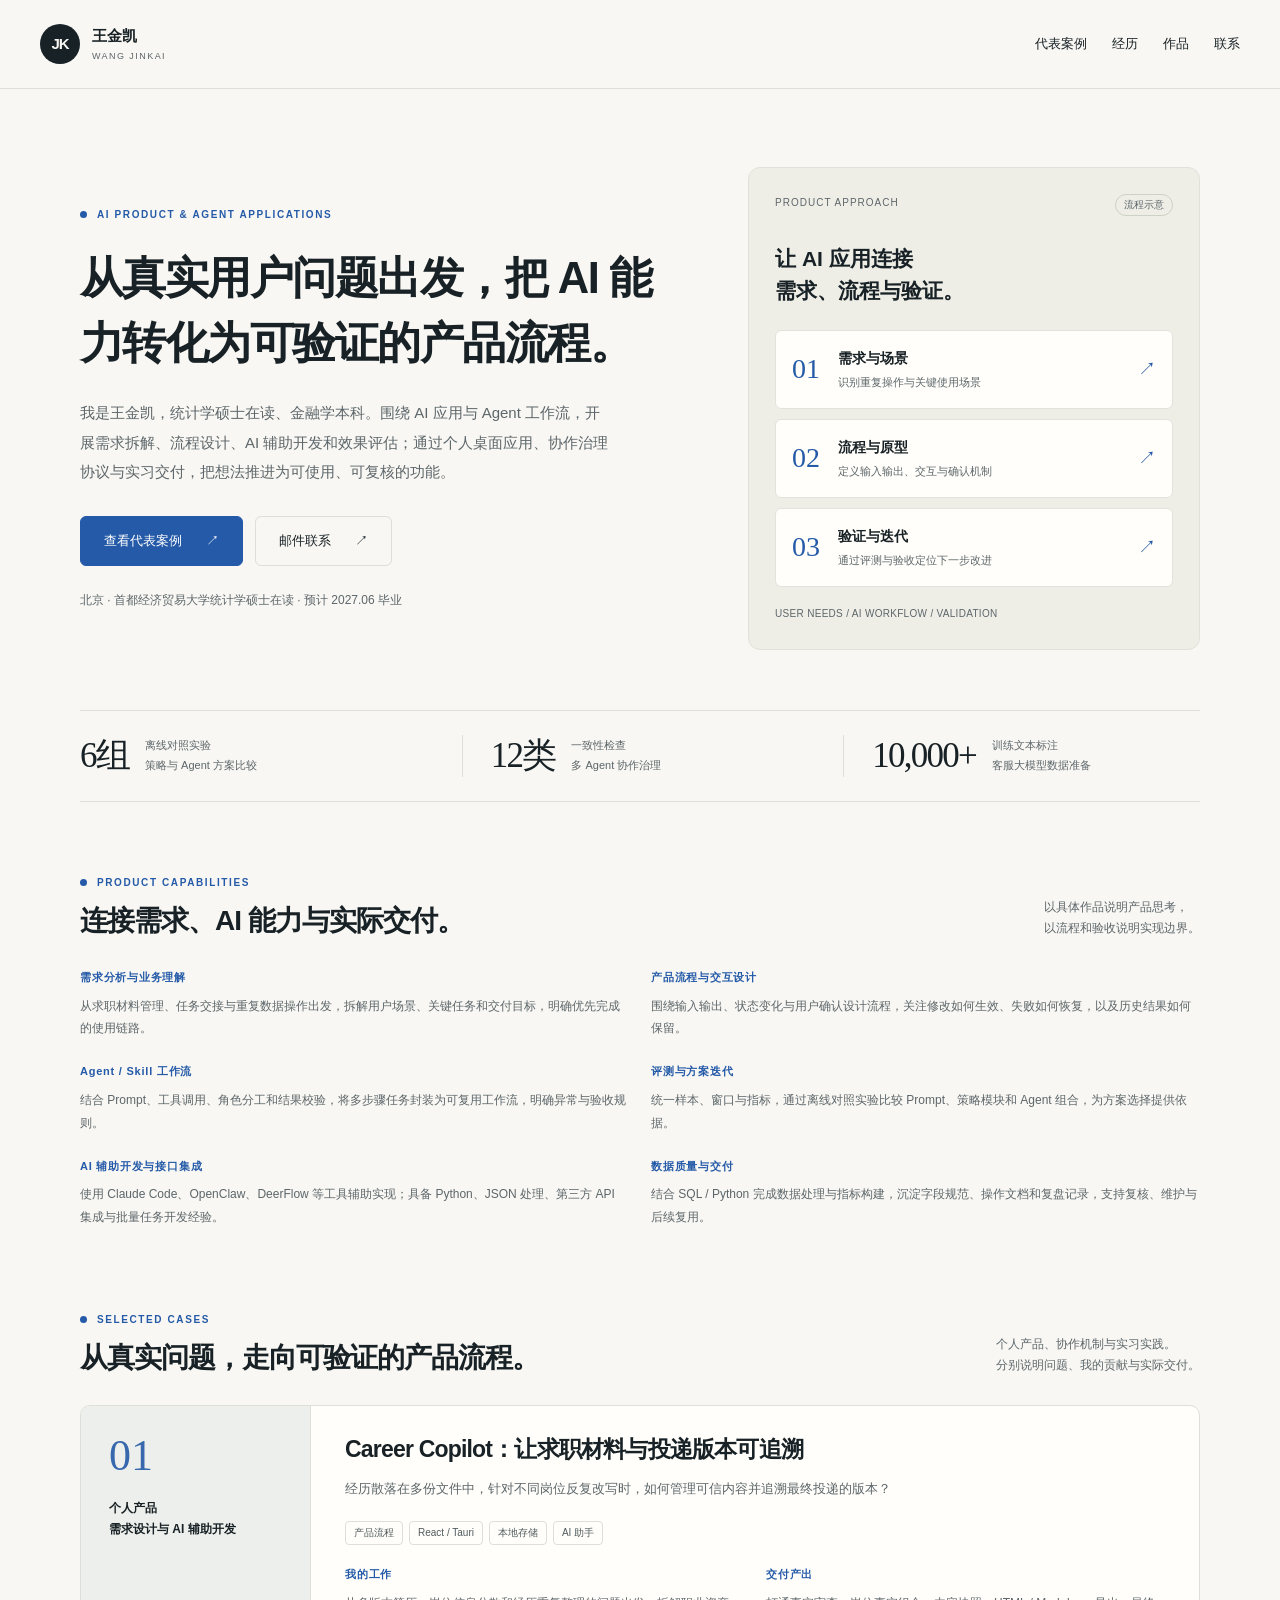
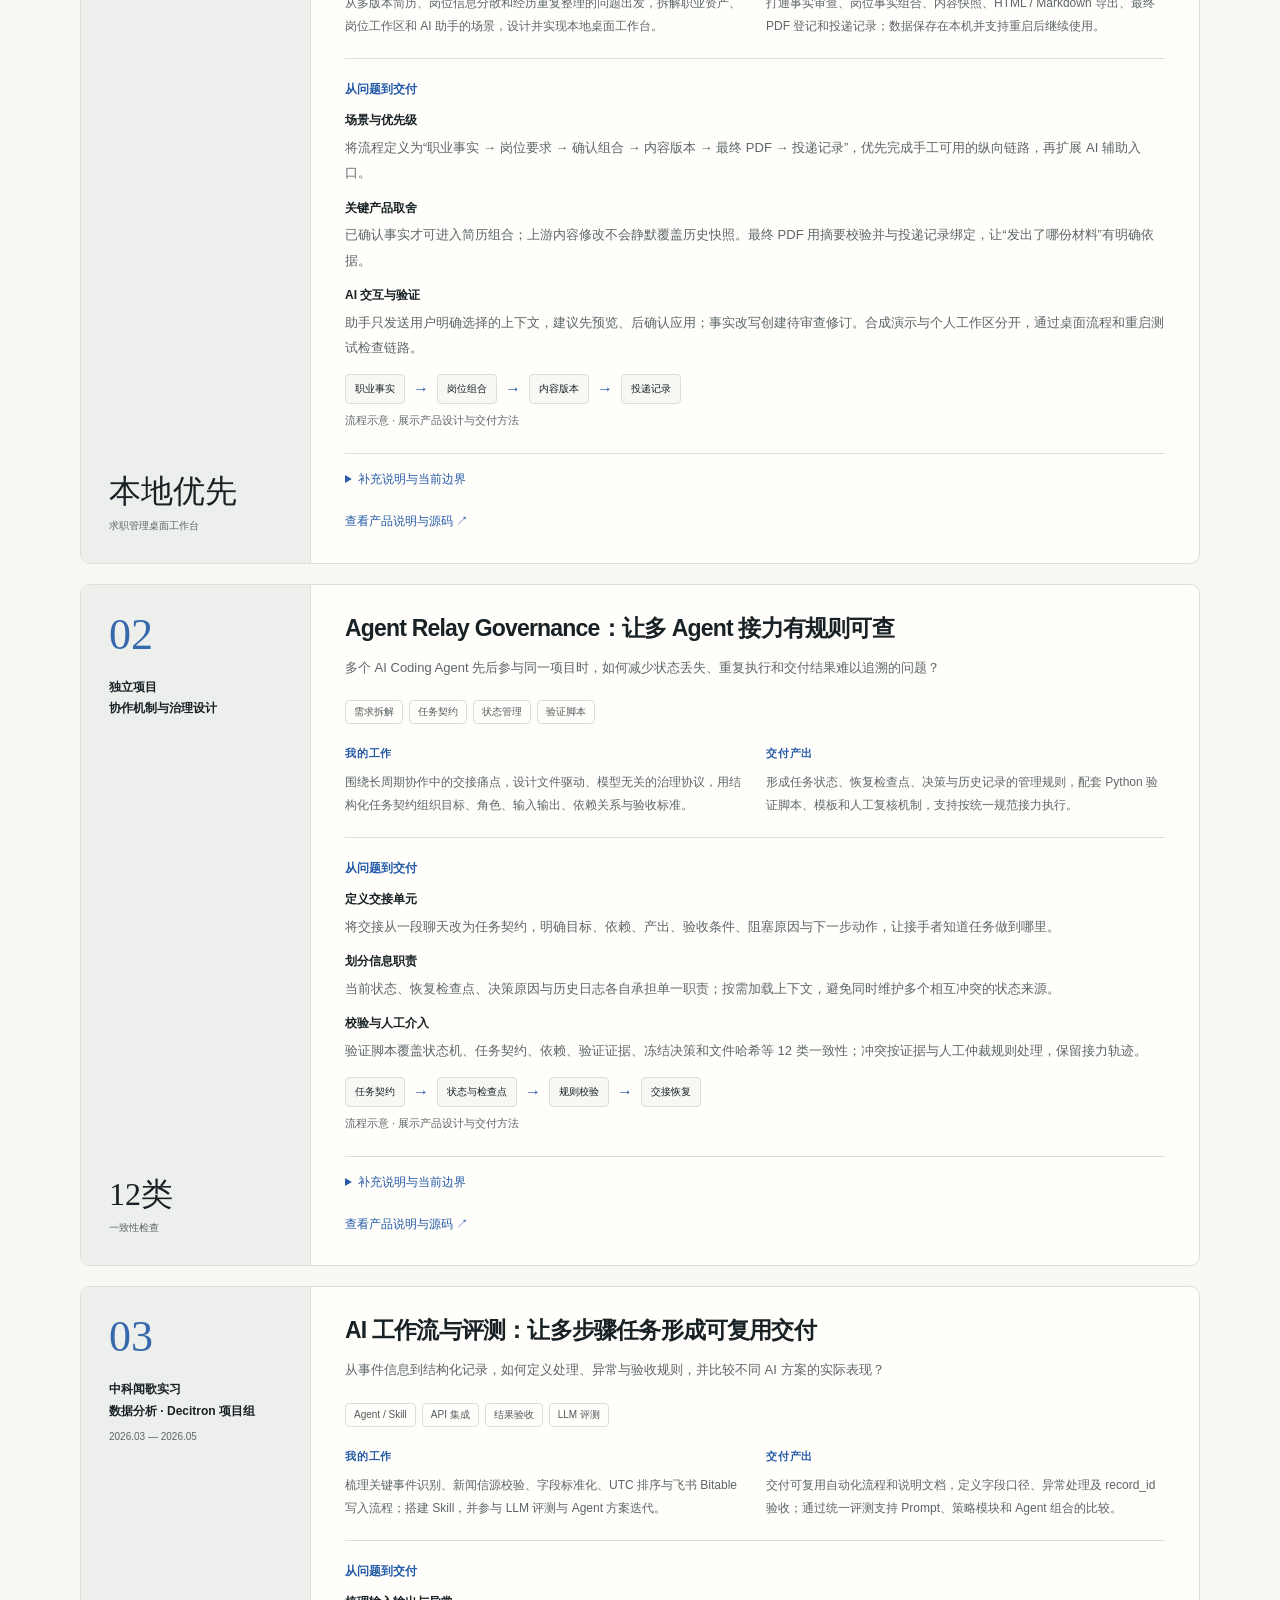
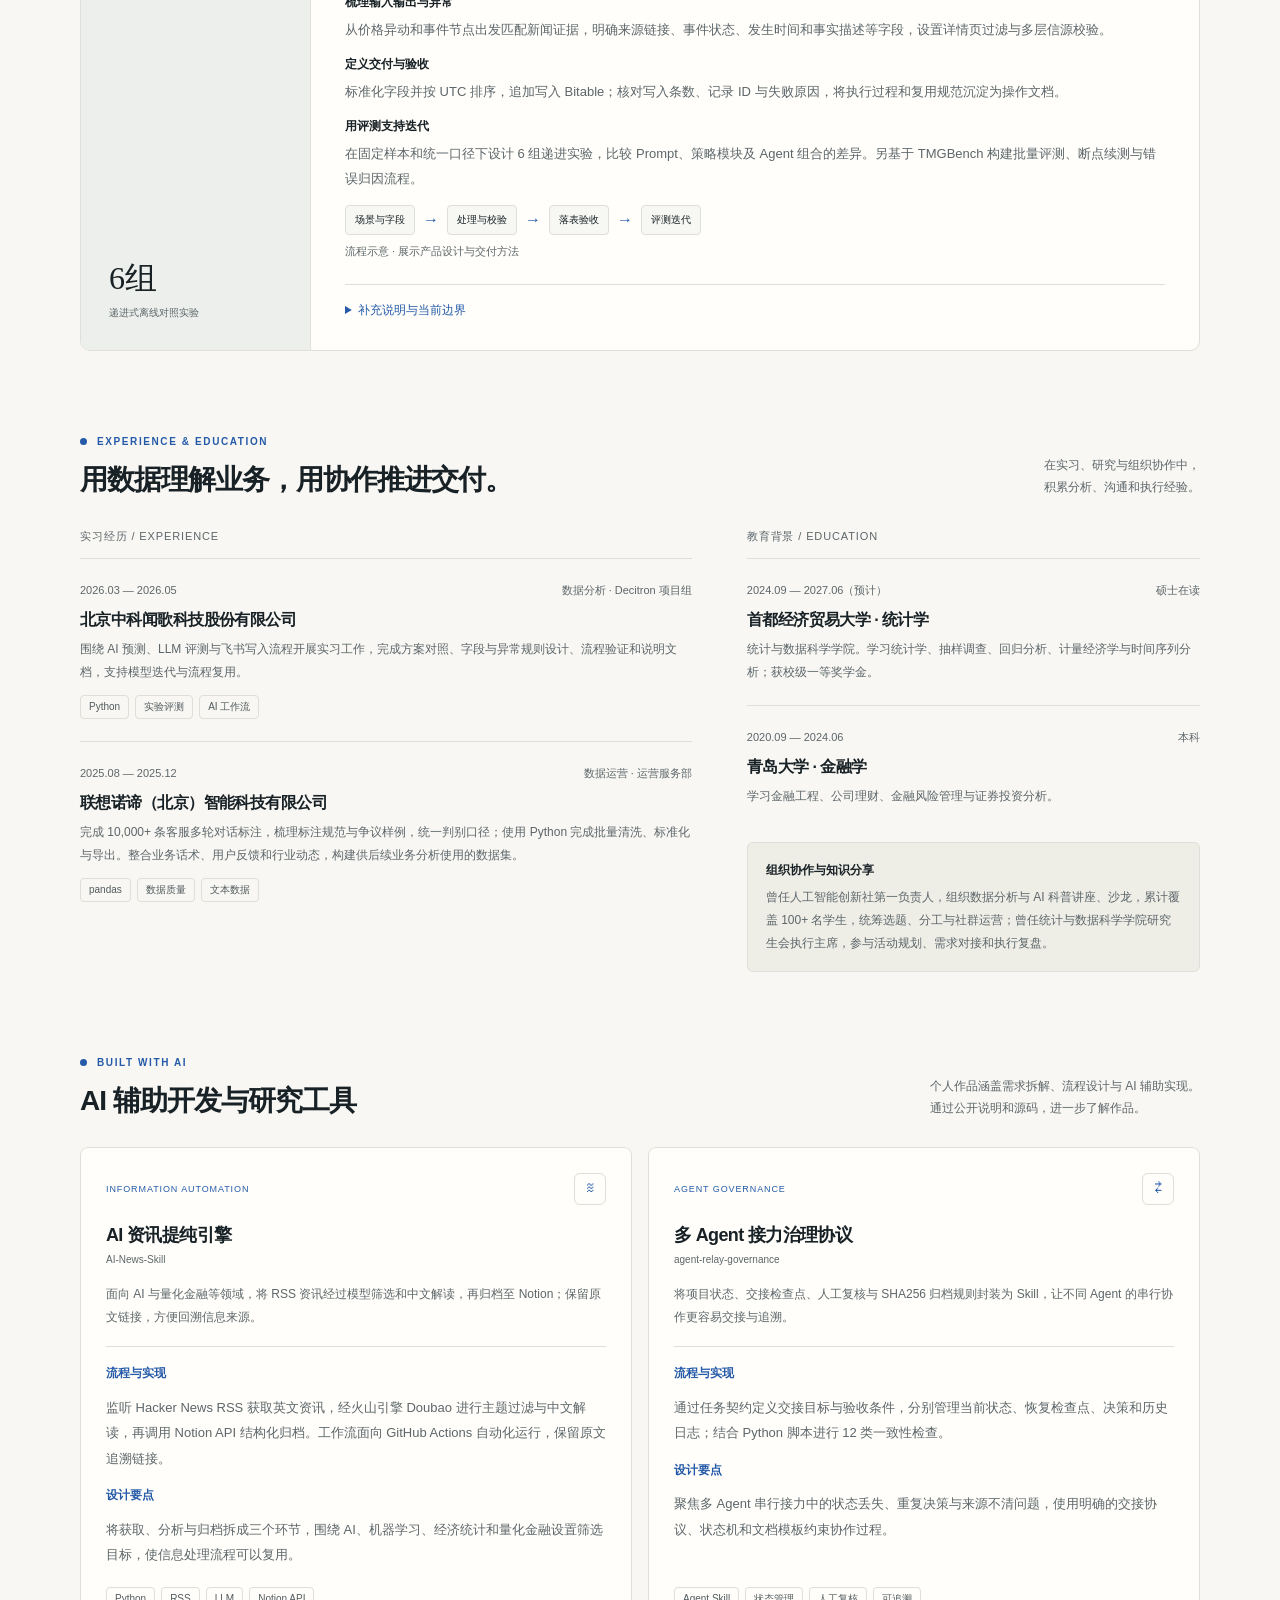
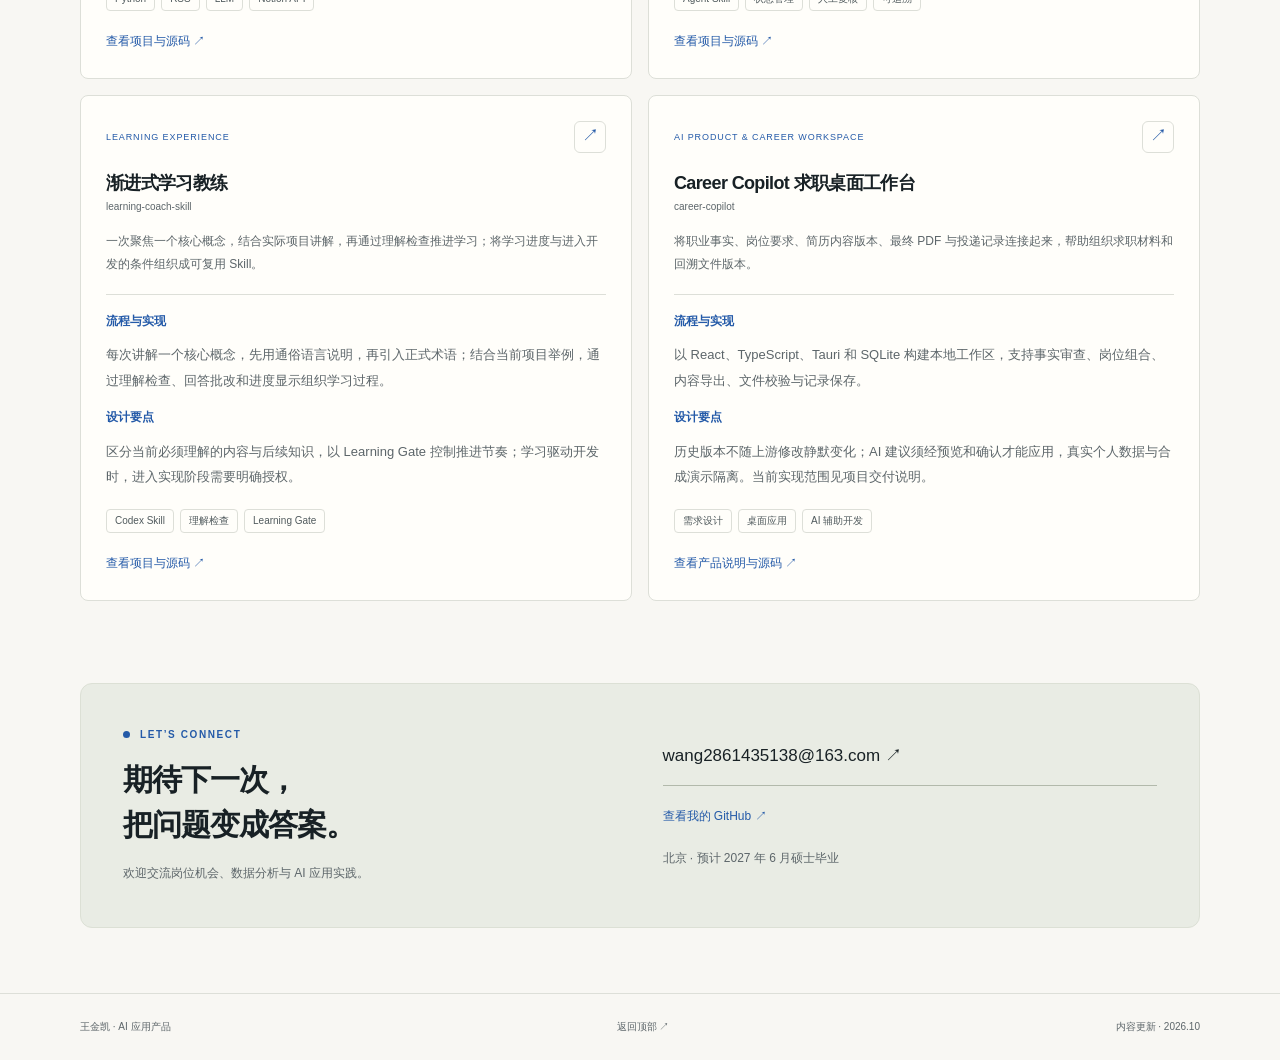
==== ai-product/index.html @ da435a56 "Add independent AI product portfolio" ====
<!doctype html>
<html lang="zh-CN">
<head>
<meta charset="utf-8">
<meta name="viewport" content="width=device-width, initial-scale=1">
<meta name="description" content="王金凯的 AI 应用产品主页：Career Copilot 求职桌面工作台、多 Agent 协作治理、LLM 评测与可复用 AI 工作流。">
<meta name="theme-color" content="#F8F7F3">
<title>王金凯 | AI 应用产品</title>
<link rel="stylesheet" href="../assets/css/styles.css">
</head>
<body class="analytics">
<a class="skip-link" href="#main">跳到正文</a>
<header class="site-header">
<div class="header-inner">
<a class="brand" href="#main" aria-label="王金凯，AI 应用产品主页">
<span class="brand-mark" aria-hidden="true">JK</span>
<span>王金凯<span class="brand-en">WANG JINKAI</span>
</span>
</a>
<nav class="section-nav" aria-label="页内导航">
<a href="#cases">代表案例</a>
<a href="#experience">经历</a>
<a href="#works">作品</a>
<a href="#contact">联系</a>
</nav>
</div>
</header>
<main class="page-shell" id="main">
<section class="hero" aria-labelledby="page-title">
<div>
<p class="eyebrow">AI PRODUCT & AGENT APPLICATIONS</p>
<h1 id="page-title">从真实<span class="phrase">用户问题</span>出发，把 AI 能力转化为可验证的<span class="phrase">产品流程</span>。</h1>
<p class="hero-intro">我是王金凯，统计学硕士在读、金融学本科。围绕 AI 应用与 Agent 工作流，开展需求拆解、流程设计、AI 辅助开发和效果评估；通过个人桌面应用、协作治理协议与实习交付，把想法推进为可使用、可复核的功能。</p>
<div class="hero-actions">
<a class="button primary" href="#cases">查看代表案例 <span aria-hidden="true">↗</span>
</a>
<a class="button" href="mailto:wang2861435138@163.com">邮件联系 <span aria-hidden="true">↗</span>
</a>
</div>
<p class="hero-meta">北京 · 首都经济贸易大学统计学硕士在读 · 预计 2027.06 毕业</p>
</div>
<aside class="hero-board" aria-label="分析方法流程示意">
<div class="board-top">
<span>PRODUCT APPROACH</span>
<span>流程示意</span>
</div>
<p class="board-title">让 AI 应用连接<br>需求、流程与验证。</p>
<div class="flow-row">
<span class="flow-number" aria-hidden="true">01</span>
<div>
<strong>需求与场景</strong>
<p>识别重复操作与关键使用场景</p>
</div>
<span class="flow-arrow" aria-hidden="true">↗</span>
</div>
<div class="flow-row">
<span class="flow-number" aria-hidden="true">02</span>
<div>
<strong>流程与原型</strong>
<p>定义输入输出、交互与确认机制</p>
</div>
<span class="flow-arrow" aria-hidden="true">↗</span>
</div>
<div class="flow-row">
<span class="flow-number" aria-hidden="true">03</span>
<div>
<strong>验证与迭代</strong>
<p>通过评测与验收定位下一步改进</p>
</div>
<span class="flow-arrow" aria-hidden="true">↗</span>
</div>
<p class="board-caption">USER NEEDS / AI WORKFLOW / VALIDATION</p>
</aside>
</section>
<div class="proof-strip" aria-label="代表实践概览">
<div class="proof-item"><b>6组</b><span>离线对照实验<br>策略与 Agent 方案比较</span></div>
<div class="proof-item"><b>12类</b><span>一致性检查<br>多 Agent 协作治理</span></div>
<div class="proof-item"><b>10,000+</b><span>训练文本标注<br>客服大模型数据准备</span></div>
</div>
<section class="experience-section" id="skills" aria-labelledby="skills-title"><div class="section-heading"><div><p class="eyebrow">PRODUCT CAPABILITIES</p><h2 id="skills-title">连接需求、AI 能力与实际交付。</h2></div><p>以具体作品说明产品思考，<br>以流程和验收说明实现边界。</p></div><div class="case-grid"><div><h4>需求分析与业务理解</h4><p>从求职材料管理、任务交接与重复数据操作出发，拆解用户场景、关键任务和交付目标，明确优先完成的使用链路。</p></div><div><h4>产品流程与交互设计</h4><p>围绕输入输出、状态变化与用户确认设计流程，关注修改如何生效、失败如何恢复，以及历史结果如何保留。</p></div><div><h4>Agent / Skill 工作流</h4><p>结合 Prompt、工具调用、角色分工和结果校验，将多步骤任务封装为可复用工作流，明确异常与验收规则。</p></div><div><h4>评测与方案迭代</h4><p>统一样本、窗口与指标，通过离线对照实验比较 Prompt、策略模块和 Agent 组合，为方案选择提供依据。</p></div><div><h4>AI 辅助开发与接口集成</h4><p>使用 Claude Code、OpenClaw、DeerFlow 等工具辅助实现；具备 Python、JSON 处理、第三方 API 集成与批量任务开发经验。</p></div><div><h4>数据质量与交付</h4><p>结合 SQL / Python 完成数据处理与指标构建，沉淀字段规范、操作文档和复盘记录，支持复核、维护与后续复用。</p></div></div></section>
<section class="cases" id="cases"><div class="section-heading"><div><p class="eyebrow">SELECTED CASES</p><h2>从真实问题，走向可验证的产品流程。</h2></div><p>个人产品、协作机制与实习实践。<br>分别说明问题、我的贡献与实际交付。</p></div><article class="case-card"><div class="case-side"><span class="case-index" aria-hidden="true">01</span><div><p class="case-type">个人产品<br>需求设计与 AI 辅助开发</p></div><p class="metric">本地优先</p><p class="metric-label">求职管理桌面工作台</p></div><div class="case-body"><h3>Career Copilot：让求职材料与投递版本可追溯</h3><p class="case-lead">经历散落在多份文件中，针对不同岗位反复改写时，如何管理可信内容并追溯最终投递的版本？</p><ul class="tag-list"><li>产品流程</li><li>React / Tauri</li><li>本地存储</li><li>AI 助手</li></ul><div class="case-grid"><div><h4>我的工作</h4><p>从多版本简历、岗位信息分散和经历重复整理的问题出发，拆解职业资产、岗位工作区和 AI 助手的场景，设计并实现本地桌面工作台。</p></div><div><h4>交付产出</h4><p>打通事实审查、岗位事实组合、内容快照、HTML / Markdown 导出、最终 PDF 登记和投递记录；数据保存在本机并支持重启后继续使用。</p></div></div><div class="case-analysis"><h4>从问题到交付</h4><ol><li><strong>场景与优先级</strong><p>将流程定义为“职业事实 → 岗位要求 → 确认组合 → 内容版本 → 最终 PDF → 投递记录”，优先完成手工可用的纵向链路，再扩展 AI 辅助入口。</p></li><li><strong>关键产品取舍</strong><p>已确认事实才可进入简历组合；上游内容修改不会静默覆盖历史快照。最终 PDF 用摘要校验并与投递记录绑定，让“发出了哪份材料”有明确依据。</p></li><li><strong>AI 交互与验证</strong><p>助手只发送用户明确选择的上下文，建议先预览、后确认应用；事实改写创建待审查修订。合成演示与个人工作区分开，通过桌面流程和重启测试检查链路。</p></li></ol></div><div class="pipeline" aria-label="产品流程示意"><span>职业事实</span><i aria-hidden="true">→</i><span>岗位组合</span><i aria-hidden="true">→</i><span>内容版本</span><i aria-hidden="true">→</i><span>投递记录</span></div><p class="small-note">流程示意 · 展示产品设计与交付方法</p><details><summary>补充说明与当前边界</summary><div class="detail-content"><p>基于 React、TypeScript、Tauri 与 SQLite 实现。模型连接通过本机兼容接口及 Windows 凭据机制测试，真实外部模型效果仍待配置后验证。批量解析、访谈补全与自动组合优化属于后续计划。</p></div></details><a class="text-link" href="https://github.com/JKW-NB/career-copilot" target="_blank" rel="noopener noreferrer">查看产品说明与源码 ↗<span class="sr-only">（新窗口打开）</span></a></div></article><article class="case-card"><div class="case-side"><span class="case-index" aria-hidden="true">02</span><div><p class="case-type">独立项目<br>协作机制与治理设计</p></div><p class="metric">12类</p><p class="metric-label">一致性检查</p></div><div class="case-body"><h3>Agent Relay Governance：让多 Agent 接力有规则可查</h3><p class="case-lead">多个 AI Coding Agent 先后参与同一项目时，如何减少状态丢失、重复执行和交付结果难以追溯的问题？</p><ul class="tag-list"><li>需求拆解</li><li>任务契约</li><li>状态管理</li><li>验证脚本</li></ul><div class="case-grid"><div><h4>我的工作</h4><p>围绕长周期协作中的交接痛点，设计文件驱动、模型无关的治理协议，用结构化任务契约组织目标、角色、输入输出、依赖关系与验收标准。</p></div><div><h4>交付产出</h4><p>形成任务状态、恢复检查点、决策与历史记录的管理规则，配套 Python 验证脚本、模板和人工复核机制，支持按统一规范接力执行。</p></div></div><div class="case-analysis"><h4>从问题到交付</h4><ol><li><strong>定义交接单元</strong><p>将交接从一段聊天改为任务契约，明确目标、依赖、产出、验收条件、阻塞原因与下一步动作，让接手者知道任务做到哪里。</p></li><li><strong>划分信息职责</strong><p>当前状态、恢复检查点、决策原因与历史日志各自承担单一职责；按需加载上下文，避免同时维护多个相互冲突的状态来源。</p></li><li><strong>校验与人工介入</strong><p>验证脚本覆盖状态机、任务契约、依赖、验证证据、冻结决策和文件哈希等 12 类一致性；冲突按证据与人工仲裁规则处理，保留接力轨迹。</p></li></ol></div><div class="pipeline" aria-label="产品流程示意"><span>任务契约</span><i aria-hidden="true">→</i><span>状态与检查点</span><i aria-hidden="true">→</i><span>规则校验</span><i aria-hidden="true">→</i><span>交接恢复</span></div><p class="small-note">流程示意 · 展示产品设计与交付方法</p><details><summary>补充说明与当前边界</summary><div class="detail-content"><p>当前公开仓库为 V2 协议，面向串行任务接力。它通过文档、模板和校验脚本约束协作过程；未将其描述为已部署的多 Agent 编排服务，也不使用未测量的效率提升数字。</p></div></details><a class="text-link" href="https://github.com/JKW-NB/agent-relay-governance" target="_blank" rel="noopener noreferrer">查看产品说明与源码 ↗<span class="sr-only">（新窗口打开）</span></a></div></article><article class="case-card"><div class="case-side"><span class="case-index" aria-hidden="true">03</span><div><p class="case-type">中科闻歌实习<br>数据分析 · Decitron 项目组</p><p class="case-date">2026.03 — 2026.05</p></div><p class="metric">6组</p><p class="metric-label">递进式离线对照实验</p></div><div class="case-body"><h3>AI 工作流与评测：让多步骤任务形成可复用交付</h3><p class="case-lead">从事件信息到结构化记录，如何定义处理、异常与验收规则，并比较不同 AI 方案的实际表现？</p><ul class="tag-list"><li>Agent / Skill</li><li>API 集成</li><li>结果验收</li><li>LLM 评测</li></ul><div class="case-grid"><div><h4>我的工作</h4><p>梳理关键事件识别、新闻信源校验、字段标准化、UTC 排序与飞书 Bitable 写入流程；搭建 Skill，并参与 LLM 评测与 Agent 方案迭代。</p></div><div><h4>交付产出</h4><p>交付可复用自动化流程和说明文档，定义字段口径、异常处理及 record_id 验收；通过统一评测支持 Prompt、策略模块和 Agent 组合的比较。</p></div></div><div class="case-analysis"><h4>从问题到交付</h4><ol><li><strong>梳理输入输出与异常</strong><p>从价格异动和事件节点出发匹配新闻证据，明确来源链接、事件状态、发生时间和事实描述等字段，设置详情页过滤与多层信源校验。</p></li><li><strong>定义交付与验收</strong><p>标准化字段并按 UTC 排序，追加写入 Bitable；核对写入条数、记录 ID 与失败原因，将执行过程和复用规范沉淀为操作文档。</p></li><li><strong>用评测支持迭代</strong><p>在固定样本和统一口径下设计 6 组递进实验，比较 Prompt、策略模块及 Agent 组合的差异。另基于 TMGBench 构建批量评测、断点续测与错误归因流程。</p></li></ol></div><div class="pipeline" aria-label="产品流程示意"><span>场景与字段</span><i aria-hidden="true">→</i><span>处理与校验</span><i aria-hidden="true">→</i><span>落表验收</span><i aria-hidden="true">→</i><span>评测迭代</span></div><p class="small-note">流程示意 · 展示产品设计与交付方法</p><details><summary>补充说明与当前边界</summary><div class="detail-content"><p>实习岗位为数据分析。预测市场实验与 TMGBench 博弈推理评测是不同实践，分别用于策略比较与求解器诊断；内部工作流仅展示方法和职责，不公开原始业务数据。</p></div></details></div></article></section>
<section class="experience-section" id="experience">
<div class="section-heading">
<div>
<p class="eyebrow">EXPERIENCE & EDUCATION</p>
<h2>用数据理解业务，用协作推进交付。</h2>
</div>
<p>在实习、研究与组织协作中，<br>积累分析、沟通和执行经验。</p>
</div>
<div class="experience-layout">
<div>
<p class="timeline-label">实习经历 / EXPERIENCE</p>
<article class="timeline-item">
<div class="item-meta">
<span>2026.03 — 2026.05</span>
<span>数据分析 · Decitron 项目组</span>
</div>
<h3>北京中科闻歌科技股份有限公司</h3>
<p>围绕 AI 预测、LLM 评测与飞书写入流程开展实习工作，完成方案对照、字段与异常规则设计、流程验证和说明文档，支持模型迭代与流程复用。</p>
<ul class="tag-list">
<li>Python</li>
<li>实验评测</li>
<li>AI 工作流</li>
</ul>
</article>
<article class="timeline-item">
<div class="item-meta">
<span>2025.08 — 2025.12</span>
<span>数据运营 · 运营服务部</span>
</div>
<h3>联想诺谛（北京）智能科技有限公司</h3>
<p>完成 10,000+ 条客服多轮对话标注，梳理标注规范与争议样例，统一判别口径；使用 Python 完成批量清洗、标准化与导出。整合业务话术、用户反馈和行业动态，构建供后续业务分析使用的数据集。</p>
<ul class="tag-list">
<li>pandas</li>
<li>数据质量</li>
<li>文本数据</li>
</ul>
</article>
</div>
<div>
<p class="timeline-label">教育背景 / EDUCATION</p>
<article class="timeline-item">
<div class="item-meta">
<span>2024.09 — 2027.06（预计）</span>
<span>硕士在读</span>
</div>
<h3>首都经济贸易大学 · 统计学</h3>
<p>统计与数据科学学院。学习统计学、抽样调查、回归分析、计量经济学与时间序列分析；获校级一等奖学金。</p>
</article>
<article class="timeline-item">
<div class="item-meta">
<span>2020.09 — 2024.06</span>
<span>本科</span>
</div>
<h3>青岛大学 · 金融学</h3>
<p>学习金融工程、公司理财、金融风险管理与证券投资分析。</p>
</article>
<div class="community-note">
<strong>组织协作与知识分享</strong>曾任人工智能创新社第一负责人，组织数据分析与 AI 科普讲座、沙龙，累计覆盖 100+ 名学生，统筹选题、分工与社群运营；曾任统计与数据科学学院研究生会执行主席，参与活动规划、需求对接和执行复盘。</div>
</div>
</div>
</section>
<section class="works-section" id="works">
<div class="section-heading">
<div>
<p class="eyebrow">BUILT WITH AI</p>
<h2>AI 辅助开发与研究工具</h2>
</div>
<p>个人作品涵盖需求拆解、流程设计与 AI 辅助实现。<br>通过公开说明和源码，进一步了解作品。</p>
</div>
<div class="works-grid">
<article class="work-card">
<div class="work-top">
<span class="work-category">INFORMATION AUTOMATION</span>
<span class="work-symbol" aria-hidden="true">≋</span>
</div>
<h3>AI 资讯提纯引擎</h3>
<p class="repo-name">AI-News-Skill</p>
<p class="work-description">面向 AI 与量化金融等领域，将 RSS 资讯经过模型筛选和中文解读，再归档至 Notion；保留原文链接，方便回溯信息来源。</p>
<div class="work-detail">
<h4>流程与实现</h4><p>监听 Hacker News RSS 获取英文资讯，经火山引擎 Doubao 进行主题过滤与中文解读，再调用 Notion API 结构化归档。工作流面向 GitHub Actions 自动化运行，保留原文追溯链接。</p>
<h4>设计要点</h4><p>将获取、分析与归档拆成三个环节，围绕 AI、机器学习、经济统计和量化金融设置筛选目标，使信息处理流程可以复用。</p>
</div>
<ul class="tag-list">
<li>Python</li>
<li>RSS</li>
<li>LLM</li>
<li>Notion API</li>
</ul>
<a class="text-link" href="https://github.com/JKW-NB/AI-News-Skill" target="_blank" rel="noopener noreferrer">查看项目与源码<span aria-hidden="true"> ↗</span>
<span class="sr-only">（新窗口打开）</span>
</a>
</article>
<article class="work-card">
<div class="work-top">
<span class="work-category">AGENT GOVERNANCE</span>
<span class="work-symbol" aria-hidden="true">⇄</span>
</div>
<h3>多 Agent 接力治理协议</h3>
<p class="repo-name">agent-relay-governance</p>
<p class="work-description">将项目状态、交接检查点、人工复核与 SHA256 归档规则封装为 Skill，让不同 Agent 的串行协作更容易交接与追溯。</p>
<div class="work-detail">
<h4>流程与实现</h4><p>通过任务契约定义交接目标与验收条件，分别管理当前状态、恢复检查点、决策和历史日志；结合 Python 脚本进行 12 类一致性检查。</p>
<h4>设计要点</h4><p>聚焦多 Agent 串行接力中的状态丢失、重复决策与来源不清问题，使用明确的交接协议、状态机和文档模板约束协作过程。</p>
</div>
<ul class="tag-list">
<li>Agent Skill</li>
<li>状态管理</li>
<li>人工复核</li>
<li>可追溯</li>
</ul>
<a class="text-link" href="https://github.com/JKW-NB/agent-relay-governance" target="_blank" rel="noopener noreferrer">查看项目与源码<span aria-hidden="true"> ↗</span>
<span class="sr-only">（新窗口打开）</span>
</a>
</article>
<article class="work-card">
<div class="work-top">
<span class="work-category">LEARNING EXPERIENCE</span>
<span class="work-symbol" aria-hidden="true">↗</span>
</div>
<h3>渐进式学习教练</h3>
<p class="repo-name">learning-coach-skill</p>
<p class="work-description">一次聚焦一个核心概念，结合实际项目讲解，再通过理解检查推进学习；将学习进度与进入开发的条件组织成可复用 Skill。</p>
<div class="work-detail">
<h4>流程与实现</h4><p>每次讲解一个核心概念，先用通俗语言说明，再引入正式术语；结合当前项目举例，通过理解检查、回答批改和进度显示组织学习过程。</p>
<h4>设计要点</h4><p>区分当前必须理解的内容与后续知识，以 Learning Gate 控制推进节奏；学习驱动开发时，进入实现阶段需要明确授权。</p>
</div>
<ul class="tag-list">
<li>Codex Skill</li>
<li>理解检查</li>
<li>Learning Gate</li>
</ul>
<a class="text-link" href="https://github.com/JKW-NB/learning-coach-skill" target="_blank" rel="noopener noreferrer">查看项目与源码<span aria-hidden="true"> ↗</span>
<span class="sr-only">（新窗口打开）</span>
</a>
</article>
<article class="work-card"><div class="work-top"><span class="work-category">AI PRODUCT & CAREER WORKSPACE</span><span class="work-symbol" aria-hidden="true">↗</span></div><h3>Career Copilot 求职桌面工作台</h3><p class="repo-name">career-copilot</p><p class="work-description">将职业事实、岗位要求、简历内容版本、最终 PDF 与投递记录连接起来，帮助组织求职材料和回溯文件版本。</p><div class="work-detail"><h4>流程与实现</h4><p>以 React、TypeScript、Tauri 和 SQLite 构建本地工作区，支持事实审查、岗位组合、内容导出、文件校验与记录保存。</p><h4>设计要点</h4><p>历史版本不随上游修改静默变化；AI 建议须经预览和确认才能应用，真实个人数据与合成演示隔离。当前实现范围见项目交付说明。</p></div><ul class="tag-list"><li>需求设计</li><li>桌面应用</li><li>AI 辅助开发</li></ul><a class="text-link" href="https://github.com/JKW-NB/career-copilot" target="_blank" rel="noopener noreferrer">查看产品说明与源码 ↗<span class="sr-only">（新窗口打开）</span></a></article>
</div>
</section>
<section class="contact-card" id="contact" aria-labelledby="contact-title">
<div>
<p class="eyebrow">LET’S CONNECT</p>
<h2 id="contact-title">期待下一次，<br>把问题变成答案。</h2>
<p>欢迎交流岗位机会、数据分析与 AI 应用实践。</p>
</div>
<div class="contact-actions">
<a class="email-link" href="mailto:wang2861435138@163.com">wang2861435138@163.com<span aria-hidden="true"> ↗</span>
</a>
<a class="text-link" href="https://github.com/JKW-NB" target="_blank" rel="noopener noreferrer">查看我的 GitHub<span aria-hidden="true"> ↗</span>
<span class="sr-only">（新窗口打开）</span>
</a>
<p class="small-note">北京 · 预计 2027 年 6 月硕士毕业</p>
</div>
</section>
</main>
<footer class="site-footer">
<div class="page-shell footer-inner">
<span>王金凯 · AI 应用产品</span>
<a href="#main">返回顶部 <span aria-hidden="true">↗</span>
</a>
<span>内容更新 · 2026.10</span>
</div>
</footer>
</body>
</html>
---- assets/css/styles.css ----
*{
  box-sizing:border-box}
html{
  scroll-behavior:smooth;
  scroll-padding-top:110px}
body{
  --background:#F8F7F3;
  --surface:#fffefa;
  --text:#182125;
  --muted:#5d666a;
  --accent:#245AA8;
  --border:#dddfd8;
  margin:0;
  background:var(--background);
  color:var(--text);
  font-family:Inter,"Segoe UI","PingFang SC","Microsoft YaHei",sans-serif;
  font-size:16px;
  line-height:1.8;
  -webkit-font-smoothing:antialiased}
body.fintech{
  --accent:#087F72}
body.home{
  --accent:#245AA8}
a{
  color:inherit;
  text-decoration:none}
button,a,summary{
  -webkit-tap-highlight-color:transparent}
a:focus-visible,summary:focus-visible{
  outline:3px solid var(--accent);
  outline-offset:5px;
  border-radius:4px}
a:hover{
  color:var(--accent)}
h1,h2,h3,h4,p{
  margin:0}
h1,h2,h3{
  line-height:1.35;
  font-weight:650;
  letter-spacing:-.035em}
ul{
  padding:0;
  margin:0;
  list-style:none}
.page-shell{
  max-width:1120px;
  width:calc(100% - 80px);
  margin:auto}
.site-header{
  background:rgba(248,247,243,.97);
  border-bottom:1px solid var(--border);
  position:sticky;
  top:0;
  z-index:10}
.header-inner{
  max-width:1280px;
  margin:auto;
  min-height:88px;
  padding:16px 40px;
  display:flex;
  align-items:center;
  gap:32px;
  justify-content:space-between}
.brand{
  display:flex;
  gap:12px;
  align-items:center;
  flex-shrink:0;
  font-size:15px;
  font-weight:650;
  line-height:1.5}
.brand-mark{
  background:var(--text);
  color:var(--background);
  width:40px;
  height:40px;
  display:grid;
  place-items:center;
  font-size:15px;
  letter-spacing:-1px;
  border-radius:50%}
.brand-en{
  display:block;
  font-size:9px;
  letter-spacing:.16em;
  color:var(--muted);
  font-weight:500;
  margin-top:3px}
.section-nav,.track-nav{
  display:flex;
  align-items:center;
  gap:25px;
  font-size:13px}
.track-nav{
  gap:3px;
  border:1px solid var(--border);
  padding:4px;
  border-radius:24px}
.track-nav a{
  padding:6px 13px;
  border-radius:20px;
  white-space:nowrap}
.track-nav a[aria-current]{
  background:var(--text);
  color:white}
.skip-link{
  position:fixed;
  left:20px;
  top:-120px;
  background:white;
  padding:12px 18px;
  z-index:100}
.skip-link:focus{
  top:10px}
.eyebrow{
  font-size:10px;
  font-weight:600;
  letter-spacing:.16em;
  text-transform:uppercase;
  color:var(--accent);
  display:flex;
  gap:10px;
  align-items:center}
.eyebrow::before{
  content:"";
  width:7px;
  height:7px;
  background:var(--accent);
  border-radius:50%;
  flex-shrink:0}
.hero{
  padding:78px 0 60px;
  display:grid;
  grid-template-columns:1.35fr 1fr;
  align-items:center;
  gap:58px}
.hero h1{
  font-size:clamp(32px,3.4vw,48px);
  margin:22px 0;
  line-height:1.5}
.hero-intro{
  color:var(--muted);
  max-width:530px;
  font-size:15px;
  line-height:1.95}
.hero-meta{
  font-size:12px;
  color:var(--muted);
  padding-top:24px}
.hero-actions{
  display:flex;
  flex-wrap:wrap;
  gap:12px;
  margin-top:30px}
.button{
  display:inline-flex;
  align-items:center;
  justify-content:space-between;
  gap:24px;
  padding:12px 23px;
  border:1px solid var(--border);
  font-size:13px;
  min-height:48px;
  border-radius:6px}
.button.primary{
  background:var(--accent);
  border-color:var(--accent);
  color:white}
.button:hover{
  transform:translateY(-2px);
  transition:transform .15s}
.hero-board{
  background:#eeeee7;
  border:1px solid #e0e2d9;
  border-radius:12px;
  padding:26px;
  position:relative;
  min-width:0}
.board-top{
  display:flex;
  justify-content:space-between;
  gap:10px;
  font-size:10px;
  letter-spacing:.1em;
  color:var(--muted);
  margin-bottom:27px}
.board-top span:last-child{
  border:1px solid #ced1c7;
  border-radius:12px;
  padding:1px 8px;
  letter-spacing:0}
.board-title{
  font-size:21px;
  font-weight:600;
  line-height:1.5;
  margin-bottom:24px}
.flow-row{
  background:var(--surface);
  border:1px solid #e1e3dc;
  display:flex;
  gap:16px;
  padding:15px 16px;
  border-radius:6px;
  align-items:center}
.flow-row+.flow-row{
  margin-top:10px}
.flow-number{
  font-family:Georgia,serif;
  font-size:28px;
  line-height:1;
  color:var(--accent);
  min-width:30px}
.flow-row strong{
  font-size:14px;
  display:block;
  font-weight:600}
.flow-row p{
  font-size:11px;
  color:var(--muted);
  margin-top:2px}
.flow-arrow{
  margin-left:auto;
  font-size:18px;
  color:var(--accent)}
.board-caption{
  font-size:10px;
  color:var(--muted);
  margin-top:18px;
  letter-spacing:.03em}
.fintech .hero-board{
  background:#163630;
  color:#eff5f1;
  border-color:#163630}
.fintech .board-top,.fintech .board-caption{
  color:#b8cdc5}
.fintech .board-top span:last-child{
  border-color:#789a8d}
.fintech .flow-row{
  background:#22463c;
  border-color:#426459}
.fintech .flow-number,.fintech .flow-arrow{
  color:#b4d8a3}
.fintech .flow-row p{
  color:#c2d6cb}
.proof-strip{
  display:grid;
  grid-template-columns:repeat(3,1fr);
  border-top:1px solid var(--border);
  border-bottom:1px solid var(--border);
  padding:24px 0;
  gap:25px;
  margin-bottom:72px}
.proof-item{
  display:flex;
  gap:16px;
  align-items:center;
  min-width:0}
.proof-item+.proof-item{
  border-left:1px solid var(--border);
  padding-left:28px}
.proof-item b{
  font-family:Georgia,serif;
  font-size:35px;
  line-height:1.2;
  white-space:nowrap;
  font-weight:400;
  letter-spacing:-.05em}
.proof-item span{
  font-size:11px;
  line-height:1.8;
  color:var(--muted)}
.section-heading{
  display:flex;
  align-items:end;
  justify-content:space-between;
  gap:25px;
  margin-bottom:28px}
.section-heading h2{
  font-size:28px;
  margin-top:10px}
.section-heading>p{
  color:var(--muted);
  font-size:12px;
  max-width:300px}
.cases{
  margin-bottom:82px}
.case-card{
  border:1px solid var(--border);
  border-radius:10px;
  background:var(--surface);
  overflow:hidden;
  margin-bottom:20px;
  display:grid;
  grid-template-columns:230px minmax(0,1fr)}
.case-side{
  padding:28px;
  background:#ecefeb;
  display:flex;
  flex-direction:column;
  gap:20px;
  border-right:1px solid var(--border)}
.fintech .case-side{
  background:#e7efea}
.case-index{
  font-family:Georgia,serif;
  font-size:44px;
  line-height:1;
  color:var(--accent);
  opacity:.9}
.case-side .case-type{
  font-size:12px;
  font-weight:600;
  line-height:1.8}
.case-side .case-date{
  font-size:10px;
  color:var(--muted);
  margin-top:5px}
.case-side .metric{
  font-family:Georgia,serif;
  font-size:32px;
  color:var(--text);
  line-height:1.3;
  margin-top:auto}
.case-side .metric-label{
  font-size:10px;
  color:var(--muted);
  margin-top:-16px}
.case-body{
  padding:28px 34px;
  min-width:0}
.case-body h3{
  font-size:23px;
  margin-bottom:12px}
.case-lead{
  font-size:13px;
  color:var(--muted);
  line-height:1.9;
  margin-bottom:20px}
.case-grid{
  display:grid;
  grid-template-columns:1fr 1fr;
  gap:22px;
  margin:20px 0}
.case-grid h4{
  font-size:11px;
  color:var(--accent);
  font-weight:600;
  letter-spacing:.07em;
  margin-bottom:7px}
.case-grid p{
  font-size:12px;
  color:var(--muted);
  line-height:1.9}
.tag-list{
  display:flex;
  gap:6px;
  flex-wrap:wrap}
.tag-list li{
  font-size:10px;
  padding:3px 8px;
  border:1px solid var(--border);
  border-radius:4px;
  color:#515b5e;
  line-height:1.6}
.case-body details{
  border-top:1px solid var(--border);
  margin-top:22px;
  padding-top:15px;
  font-size:12px}
.case-body summary{
  cursor:pointer;
  color:var(--accent);
  width:fit-content}
.detail-content{
  color:var(--muted);
  padding:14px 0 0;
  line-height:1.95}
.pipeline{
  display:flex;
  align-items:center;
  gap:8px;
  flex-wrap:wrap;
  margin:14px 0 6px}
.pipeline span{
  padding:5px 9px;
  border:1px solid var(--border);
  border-radius:4px;
  background:#f7f8f4;
  font-size:10px}
.pipeline i{
  font-style:normal;
  color:var(--accent)}
.small-note{
  font-size:11px;
  line-height:1.9;
  color:var(--muted)}
.text-link{
  font-size:12px;
  color:var(--accent);
  font-weight:500;
  display:inline-block}
.case-body>.text-link{
  margin-top:20px}
.experience-section{
  margin-bottom:82px}
.experience-layout{
  display:grid;
  grid-template-columns:1.35fr 1fr;
  gap:55px}
.timeline-label{
  font-size:11px;
  color:var(--muted);
  letter-spacing:.08em;
  margin-bottom:12px}
.timeline-item{
  border-top:1px solid var(--border);
  padding:22px 0}
.timeline-item .item-meta{
  display:flex;
  justify-content:space-between;
  gap:12px;
  color:var(--muted);
  font-size:11px;
  margin-bottom:8px}
.timeline-item h3{
  font-size:16px;
  margin-bottom:7px}
.timeline-item p{
  font-size:12px;
  color:var(--muted);
  line-height:1.9}
.timeline-item .tag-list{
  margin-top:12px}
.community-note{
  border:1px solid var(--border);
  border-radius:6px;
  background:#eeeee7;
  padding:16px 18px;
  margin-top:12px;
  font-size:12px;
  color:var(--muted);
  line-height:1.9}
.community-note strong{
  display:block;
  color:var(--text);
  font-weight:600;
  margin-bottom:5px}
.works-section{
  margin-bottom:82px}
.works-grid{
  display:grid;
  grid-template-columns:repeat(2,minmax(0,1fr));
  gap:16px}
.work-card{
  background:var(--surface);
  border:1px solid var(--border);
  border-radius:8px;
  padding:25px;
  display:flex;
  flex-direction:column;
  min-width:0}
.work-top{
  display:flex;
  justify-content:space-between;
  align-items:center;
  gap:12px;
  margin-bottom:18px}
.work-category{
  font-size:9px;
  letter-spacing:.1em;
  color:var(--accent)}
.work-symbol{
  height:32px;
  width:32px;
  display:grid;
  place-items:center;
  border:1px solid var(--border);
  border-radius:6px;
  color:var(--accent);
  font-family:monospace;
  font-size:17px}
.work-card h3{
  font-size:18px;
  margin-bottom:3px}
.repo-name{
  font-size:10px;
  color:var(--muted);
  overflow-wrap:anywhere}
.work-description{
  font-size:12px;
  color:var(--muted);
  line-height:1.9;
  margin:14px 0 18px}
.work-card .tag-list{
  margin-top:auto}
.work-card .text-link{
  margin-top:20px}
.contact-card{
  background:#e9ece4;
  border:1px solid #dce0d5;
  border-radius:12px;
  padding:42px;
  display:grid;
  grid-template-columns:1fr 1fr;
  gap:45px;
  align-items:center;
  margin-bottom:65px}
.contact-card h2{
  font-size:30px;
  margin:13px 0 16px;
  line-height:1.5}
.contact-card p:not(.eyebrow){
  font-size:12px;
  color:var(--muted)}
.contact-actions{
  min-width:0}
.email-link{
  font-size:17px;
  border-bottom:1px solid #b2b9ab;
  padding-bottom:14px;
  margin-bottom:15px;
  display:block;
  overflow-wrap:anywhere;
  line-height:1.8}
.contact-actions .small-note{
  margin-top:17px}
.site-footer{
  border-top:1px solid var(--border);
  padding:24px 0}
.footer-inner{
  display:flex;
  justify-content:space-between;
  gap:18px;
  flex-wrap:wrap;
  font-size:10px;
  color:var(--muted)}
.sr-only{
  position:absolute;
  width:1px;
  height:1px;
  padding:0;
  margin:-1px;
  overflow:hidden;
  clip:rect(0,0,0,0);
  white-space:nowrap;
  border:0}
.home-hero{
  padding:95px 0 65px;
  display:grid;
  grid-template-columns:1.6fr 1fr;
  gap:70px;
  align-items:center}
.home-hero h1{
  font-size:clamp(44px,5.8vw,78px);
  line-height:1.25;
  margin:26px 0}
.home-hero h1 span{
  display:block;
  font-size:.58em;
  margin-top:15px;
  font-weight:500;
  letter-spacing:-.04em}
.home-intro{
  color:var(--muted);
  font-size:15px;
  line-height:1.95;
  max-width:550px}
.identity-card{
  border:1px solid var(--border);
  border-radius:12px;
  padding:28px;
  background:#eeeee7}
.identity-symbol{
  font-family:Georgia,serif;
  font-size:100px;
  line-height:1.1;
  letter-spacing:-.1em;
  color:#2f493c;
  padding:5px 0 26px}
.identity-card .identity-row{
  border-top:1px solid #d3d8cd;
  padding:16px 0 0;
  margin-top:16px}
.identity-row b{
  font-size:13px;
  display:block}
.identity-row span{
  font-size:11px;
  color:var(--muted)}
.directions-section{
  padding-bottom:75px}
.direction-cards{
  display:grid;
  grid-template-columns:1fr 1fr;
  gap:20px}
.direction-card{
  padding:32px;
  border-radius:10px;
  border:1px solid var(--border);
  background:var(--surface);
  display:block;
  transition:transform .15s;
  min-width:0}
.direction-card:hover{
  transform:translateY(-3px)}
.direction-card.fintech-card{
  background:#163630;
  color:#eff5f1;
  border-color:#163630}
.direction-card .direction-number{
  font-family:Georgia,serif;
  font-size:36px;
  color:#245AA8}
.fintech-card .direction-number{
  color:#b4d8a3}
.direction-card h3{
  font-size:27px;
  margin:18px 0 10px}
.direction-card p{
  font-size:13px;
  color:var(--muted);
  line-height:1.9;
  margin-bottom:25px}
.fintech-card p{
  color:#c2d6cb}
.direction-card .direction-entry{
  font-size:12px;
  color:#245AA8;
  display:flex;
  justify-content:space-between;
  align-items:center}
.fintech-card .direction-entry{
  color:#c8e2b9}
.direction-card .tag-list{
  margin-bottom:25px}
.fintech-card .tag-list li{
  border-color:#648377;
  color:#d2e0d9}
@media(min-width:1600px){
  .hero h1{
  font-size:48px}
}
@media(max-width:1000px){
  .header-inner{
  gap:20px;
  padding:15px 24px}
.section-nav{
  gap:15px}
.page-shell{
  width:calc(100% - 48px)}
.hero{
  gap:32px;
  grid-template-columns:1.25fr 1fr}
.hero h1{
  font-size:34px}
.hero-board{
  padding:22px}
.case-card{
  grid-template-columns:190px minmax(0,1fr)}
.case-body{
  padding:25px}
.experience-layout{
  gap:32px}
.home-hero{
  gap:40px}
}
@media(max-width:760px){
  html{
  scroll-padding-top:130px}
.header-inner{
  flex-wrap:wrap;
  gap:14px;
  padding:14px 20px}
.brand{
  font-size:13px}
.brand-mark{
  height:34px;
  width:34px}
.track-nav{
  font-size:11px}
.track-nav a{
  padding:5px 9px}
.section-nav{
  order:3;
  flex-basis:100%;
  justify-content:space-between;
  border-top:1px solid var(--border);
  padding-top:10px;
  font-size:11px}
.page-shell{
  width:calc(100% - 40px)}
.hero{
  padding:42px 0 34px;
  grid-template-columns:1fr;
  gap:30px}
.hero h1{
  font-size:34px;
  margin:18px 0;
  line-height:1.5}
.hero-intro{
  font-size:13px}
.hero-meta{
  font-size:11px}
.hero-actions{
  margin-top:23px}
.hero-board{
  padding:23px}
.proof-strip{
  gap:13px;
  padding:20px 0;
  margin-bottom:48px}
.proof-item{
  flex-direction:column;
  gap:5px;
  align-items:flex-start}
.proof-item+.proof-item{
  padding-left:14px}
.proof-item b{
  font-size:29px}
.proof-item span{
  font-size:10px}
.section-heading{
  align-items:flex-start;
  flex-direction:column;
  gap:12px;
  margin-bottom:24px}
.section-heading h2{
  font-size:25px}
.section-heading>p{
  max-width:100%}
.cases,.experience-section,.works-section{
  margin-bottom:52px}
.case-card{
  grid-template-columns:1fr}
.case-side{
  border-right:0;
  border-bottom:1px solid var(--border);
  display:grid;
  grid-template-columns:auto 1fr auto;
  align-items:center;
  gap:14px;
  padding:20px}
.case-index{
  font-size:33px}
.case-side .case-type{
  font-size:11px}
.case-side .metric{
  font-size:26px;
  margin-top:0}
.case-side .metric-label{
  grid-column:3;
  margin-top:-12px;
  font-size:9px;
  text-align:right}
.case-body{
  padding:23px 20px}
.case-body h3{
  font-size:21px}
.case-grid{
  gap:18px;
  grid-template-columns:1fr}
.experience-layout{
  grid-template-columns:1fr;
  gap:30px}
.works-grid{
  grid-template-columns:1fr}
.work-card{
  padding:23px}
.contact-card{
  grid-template-columns:1fr;
  padding:27px 23px;
  gap:25px;
  margin-bottom:42px}
.contact-card h2{
  font-size:27px}
.email-link{
  font-size:15px}
.home-hero{
  padding:52px 0 38px;
  grid-template-columns:1fr;
  gap:30px}
.home-hero h1{
  font-size:52px}
.home-hero h1 span{
  font-size:30px}
.home-intro{
  font-size:13px}
.identity-card{
  padding:24px;
  display:grid;
  grid-template-columns:85px 1fr;
  column-gap:23px}
.identity-symbol{
  font-size:75px;
  grid-row:span 2;
  align-self:center;
  padding:0}
.identity-card .identity-row{
  margin-top:0;
  padding:12px 0}
.direction-cards{
  grid-template-columns:1fr}
.direction-card{
  padding:26px}
.direction-card h3{
  font-size:25px}
.directions-section{
  padding-bottom:50px}
.footer-inner{
  font-size:9px}
.eyebrow{
  font-size:9px}
}
@media(prefers-reduced-motion:reduce){
  html{
  scroll-behavior:auto}
*,*::before,*::after{
  transition:none!important;
  animation:none!important}
.button:hover,.direction-card:hover{
  transform:none}
}


.phrase { white-space: nowrap; }

/* Expanded project descriptions, independent portfolio pages. */
.case-analysis { border-top: 1px solid var(--border); padding-top: 20px; margin-top: 20px; }
.case-analysis h4, .work-detail h4 { font-size: 12px; color: var(--accent); font-weight: 600; margin-bottom: 10px; }
.case-analysis ol { padding: 0; margin: 0; list-style: none; display: grid; gap: 12px; }
.case-analysis li strong { display: block; font-size: 12px; font-weight: 600; margin-bottom: 3px; }
.case-analysis li p, .work-detail p { font-size: 13px; color: var(--muted); line-height: 1.95; }
.work-detail { border-top: 1px solid var(--border); padding-top: 16px; margin-bottom: 20px; }
.work-detail h4:not(:first-child) { margin-top: 14px; }
@media (max-width: 760px) { .header-inner .section-nav { padding-top: 10px; } }

.case-extension { margin-top: 20px; padding: 18px 20px; background: var(--background); border-left: 2px solid var(--accent); }
.case-extension h4 { color: var(--accent); font-size: 12px; margin-bottom: 8px; }
.case-extension p { color: var(--muted); font-size: 13px; line-height: 1.95; }
.case-extension p + p { margin-top: 8px; }
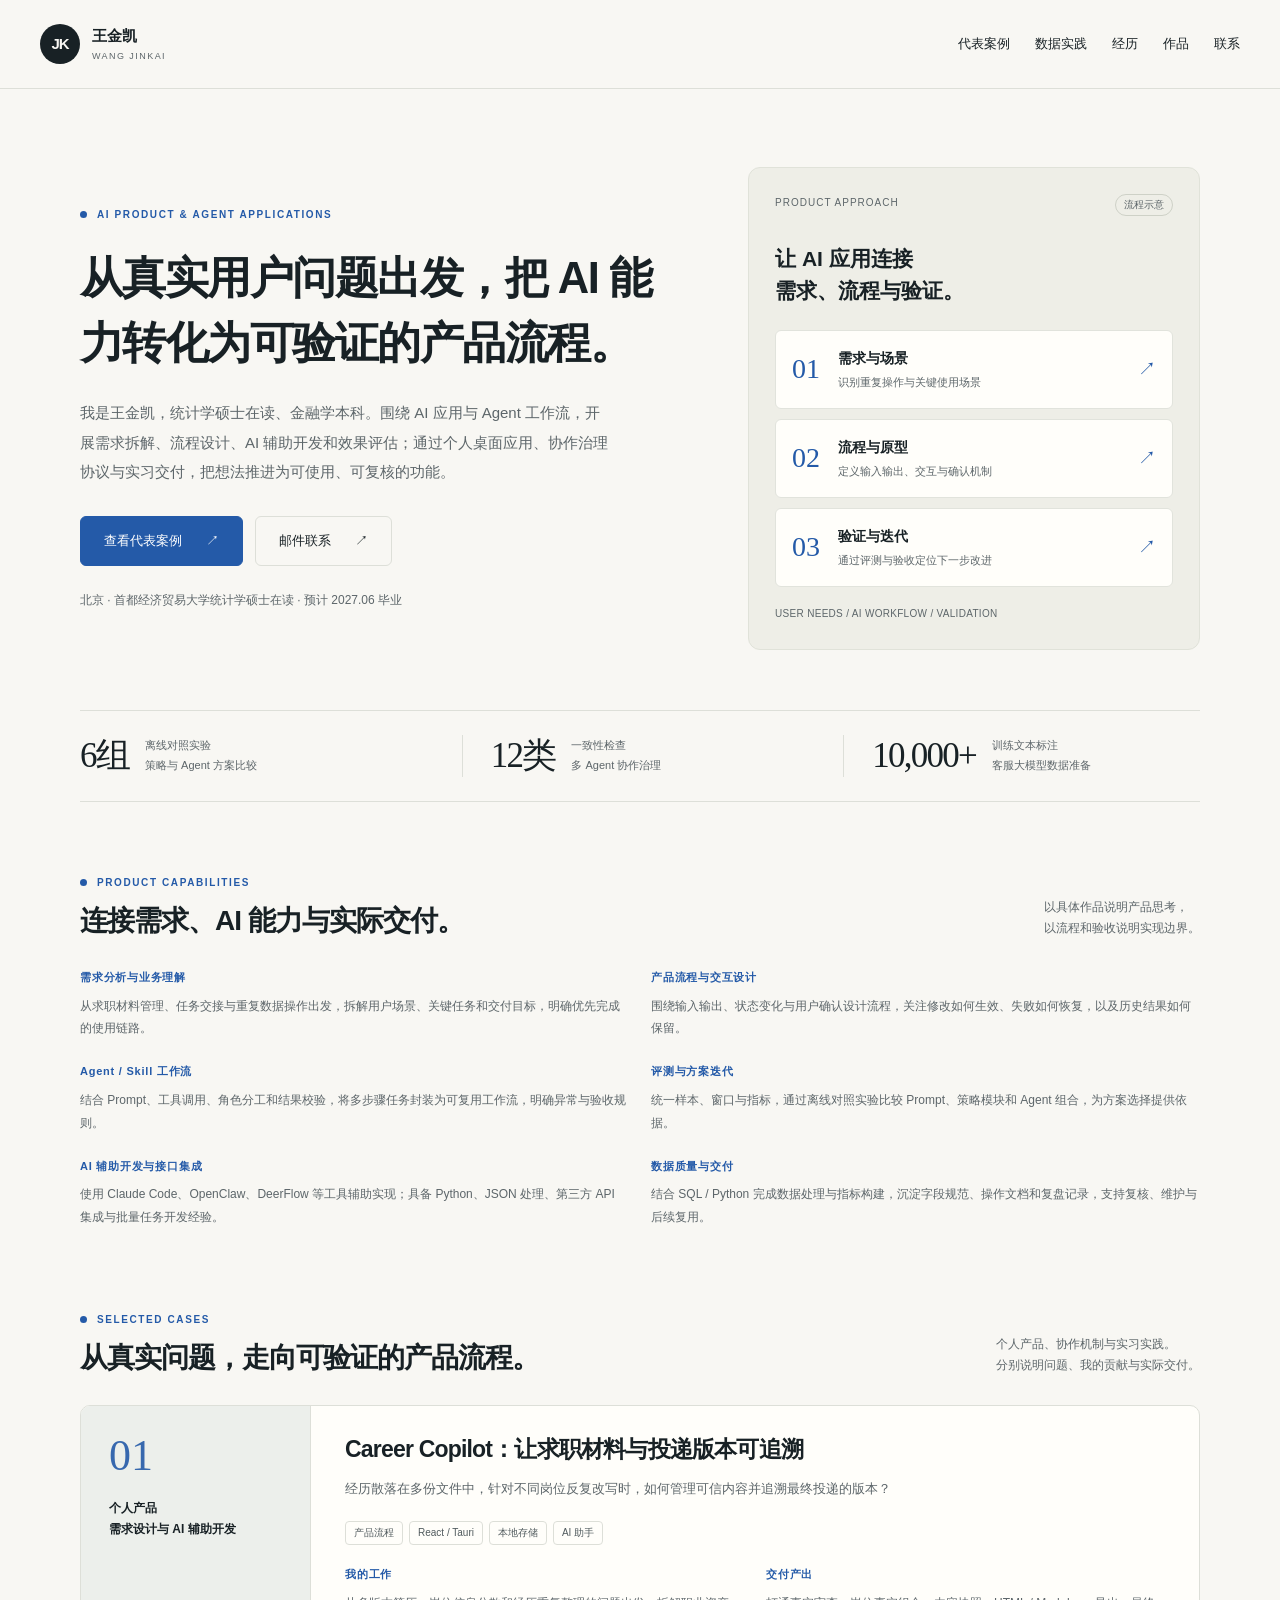
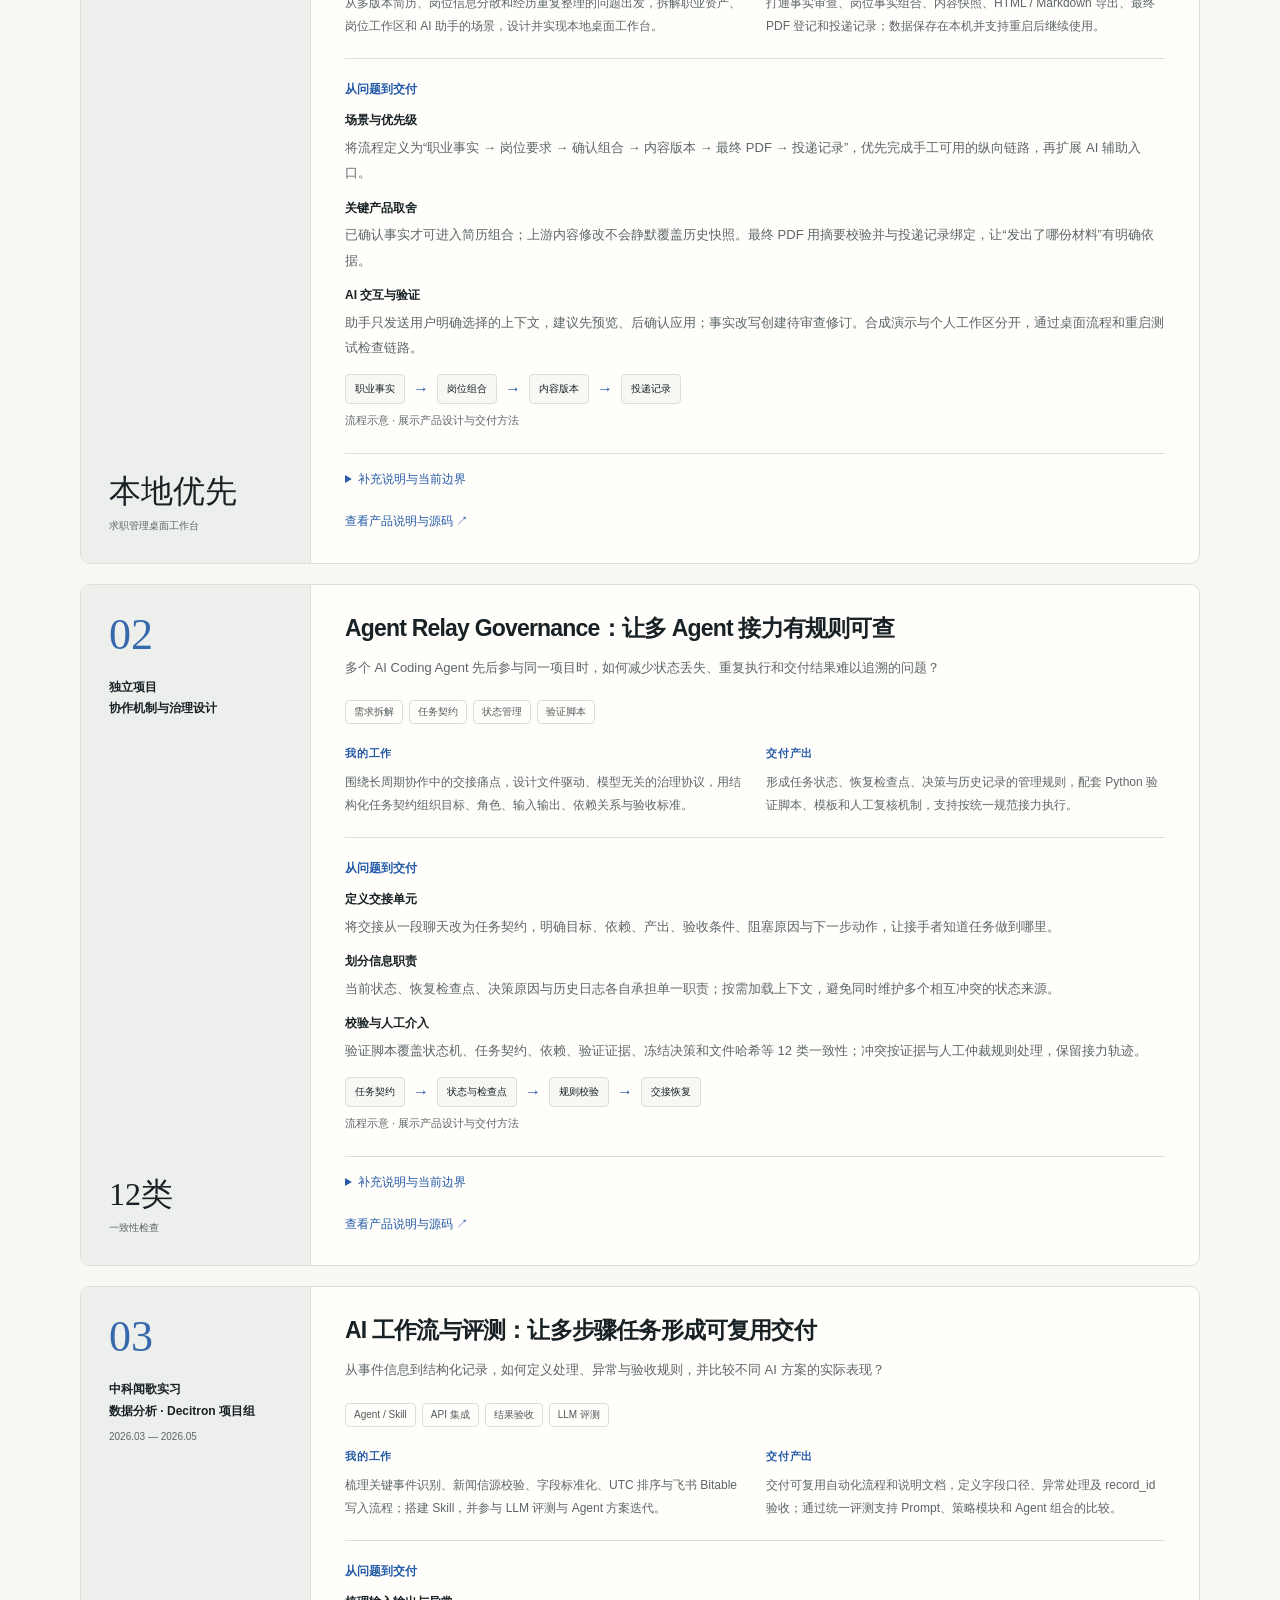
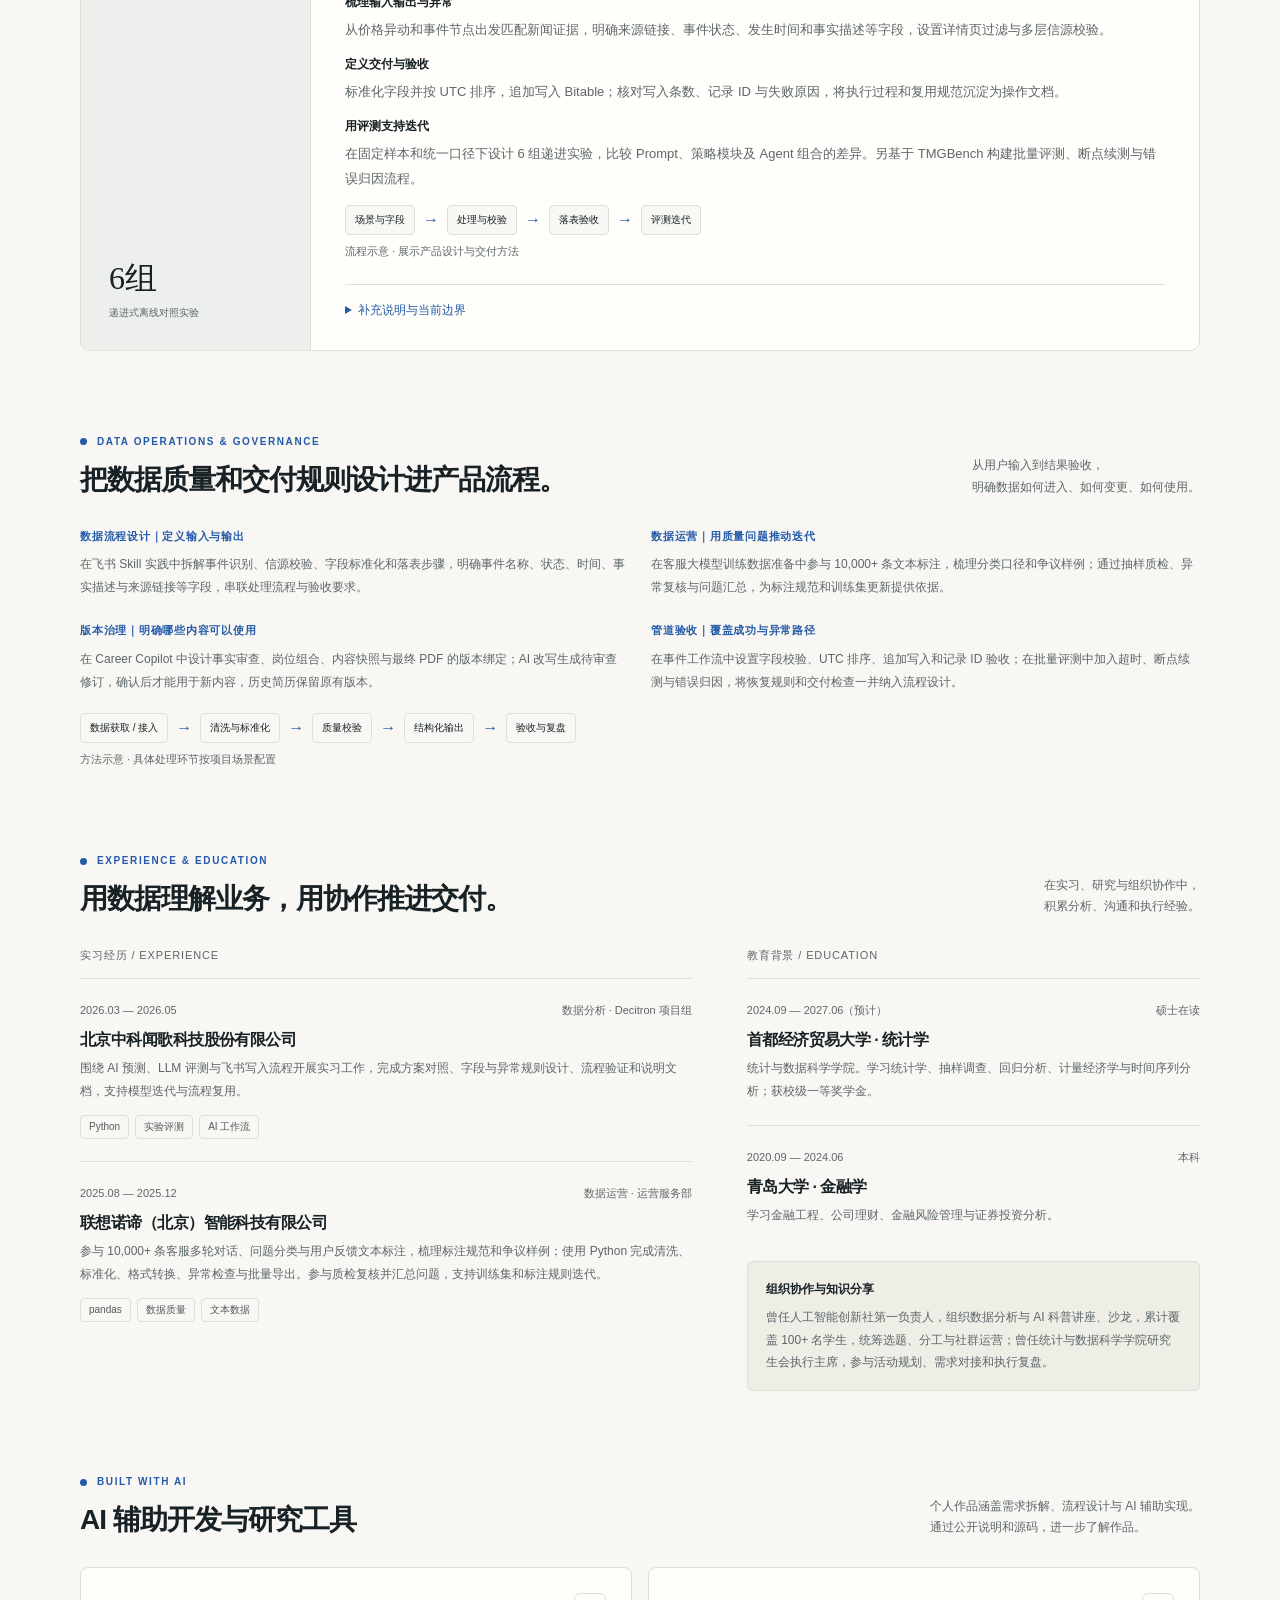
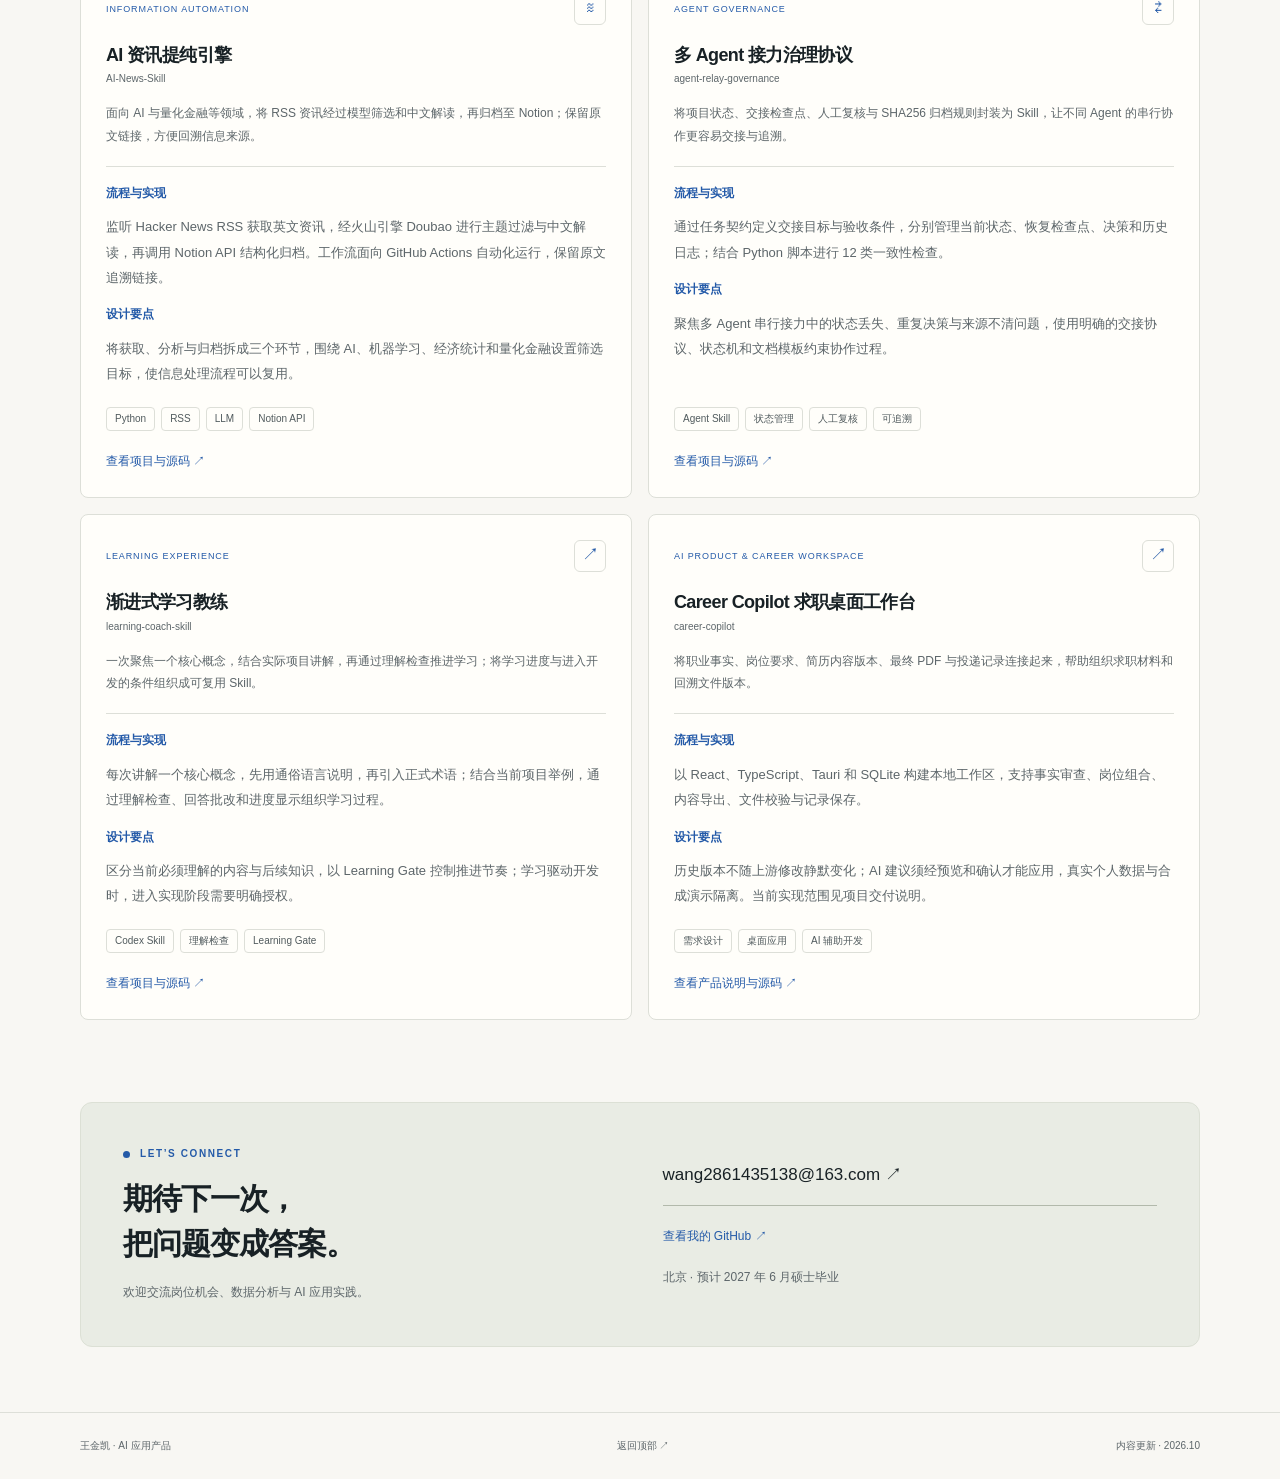
==== commit c5d124c4: "Highlight data operations governance and pipeline delivery across portfolios" ====
--- a/ai-product/index.html
+++ b/ai-product/index.html
@@ -19,6 +19,7 @@
 </a>
 <nav class="section-nav" aria-label="页内导航">
 <a href="#cases">代表案例</a>
+<a href="#data-practice">数据实践</a>
 <a href="#experience">经历</a>
 <a href="#works">作品</a>
 <a href="#contact">联系</a>
@@ -79,6 +80,7 @@
 </div>
 <section class="experience-section" id="skills" aria-labelledby="skills-title"><div class="section-heading"><div><p class="eyebrow">PRODUCT CAPABILITIES</p><h2 id="skills-title">连接需求、AI 能力与实际交付。</h2></div><p>以具体作品说明产品思考，<br>以流程和验收说明实现边界。</p></div><div class="case-grid"><div><h4>需求分析与业务理解</h4><p>从求职材料管理、任务交接与重复数据操作出发，拆解用户场景、关键任务和交付目标，明确优先完成的使用链路。</p></div><div><h4>产品流程与交互设计</h4><p>围绕输入输出、状态变化与用户确认设计流程，关注修改如何生效、失败如何恢复，以及历史结果如何保留。</p></div><div><h4>Agent / Skill 工作流</h4><p>结合 Prompt、工具调用、角色分工和结果校验，将多步骤任务封装为可复用工作流，明确异常与验收规则。</p></div><div><h4>评测与方案迭代</h4><p>统一样本、窗口与指标，通过离线对照实验比较 Prompt、策略模块和 Agent 组合，为方案选择提供依据。</p></div><div><h4>AI 辅助开发与接口集成</h4><p>使用 Claude Code、OpenClaw、DeerFlow 等工具辅助实现；具备 Python、JSON 处理、第三方 API 集成与批量任务开发经验。</p></div><div><h4>数据质量与交付</h4><p>结合 SQL / Python 完成数据处理与指标构建，沉淀字段规范、操作文档和复盘记录，支持复核、维护与后续复用。</p></div></div></section>
 <section class="cases" id="cases"><div class="section-heading"><div><p class="eyebrow">SELECTED CASES</p><h2>从真实问题，走向可验证的产品流程。</h2></div><p>个人产品、协作机制与实习实践。<br>分别说明问题、我的贡献与实际交付。</p></div><article class="case-card"><div class="case-side"><span class="case-index" aria-hidden="true">01</span><div><p class="case-type">个人产品<br>需求设计与 AI 辅助开发</p></div><p class="metric">本地优先</p><p class="metric-label">求职管理桌面工作台</p></div><div class="case-body"><h3>Career Copilot：让求职材料与投递版本可追溯</h3><p class="case-lead">经历散落在多份文件中，针对不同岗位反复改写时，如何管理可信内容并追溯最终投递的版本？</p><ul class="tag-list"><li>产品流程</li><li>React / Tauri</li><li>本地存储</li><li>AI 助手</li></ul><div class="case-grid"><div><h4>我的工作</h4><p>从多版本简历、岗位信息分散和经历重复整理的问题出发，拆解职业资产、岗位工作区和 AI 助手的场景，设计并实现本地桌面工作台。</p></div><div><h4>交付产出</h4><p>打通事实审查、岗位事实组合、内容快照、HTML / Markdown 导出、最终 PDF 登记和投递记录；数据保存在本机并支持重启后继续使用。</p></div></div><div class="case-analysis"><h4>从问题到交付</h4><ol><li><strong>场景与优先级</strong><p>将流程定义为“职业事实 → 岗位要求 → 确认组合 → 内容版本 → 最终 PDF → 投递记录”，优先完成手工可用的纵向链路，再扩展 AI 辅助入口。</p></li><li><strong>关键产品取舍</strong><p>已确认事实才可进入简历组合；上游内容修改不会静默覆盖历史快照。最终 PDF 用摘要校验并与投递记录绑定，让“发出了哪份材料”有明确依据。</p></li><li><strong>AI 交互与验证</strong><p>助手只发送用户明确选择的上下文，建议先预览、后确认应用；事实改写创建待审查修订。合成演示与个人工作区分开，通过桌面流程和重启测试检查链路。</p></li></ol></div><div class="pipeline" aria-label="产品流程示意"><span>职业事实</span><i aria-hidden="true">→</i><span>岗位组合</span><i aria-hidden="true">→</i><span>内容版本</span><i aria-hidden="true">→</i><span>投递记录</span></div><p class="small-note">流程示意 · 展示产品设计与交付方法</p><details><summary>补充说明与当前边界</summary><div class="detail-content"><p>基于 React、TypeScript、Tauri 与 SQLite 实现。模型连接通过本机兼容接口及 Windows 凭据机制测试，真实外部模型效果仍待配置后验证。批量解析、访谈补全与自动组合优化属于后续计划。</p></div></details><a class="text-link" href="https://github.com/JKW-NB/career-copilot" target="_blank" rel="noopener noreferrer">查看产品说明与源码 ↗<span class="sr-only">（新窗口打开）</span></a></div></article><article class="case-card"><div class="case-side"><span class="case-index" aria-hidden="true">02</span><div><p class="case-type">独立项目<br>协作机制与治理设计</p></div><p class="metric">12类</p><p class="metric-label">一致性检查</p></div><div class="case-body"><h3>Agent Relay Governance：让多 Agent 接力有规则可查</h3><p class="case-lead">多个 AI Coding Agent 先后参与同一项目时，如何减少状态丢失、重复执行和交付结果难以追溯的问题？</p><ul class="tag-list"><li>需求拆解</li><li>任务契约</li><li>状态管理</li><li>验证脚本</li></ul><div class="case-grid"><div><h4>我的工作</h4><p>围绕长周期协作中的交接痛点，设计文件驱动、模型无关的治理协议，用结构化任务契约组织目标、角色、输入输出、依赖关系与验收标准。</p></div><div><h4>交付产出</h4><p>形成任务状态、恢复检查点、决策与历史记录的管理规则，配套 Python 验证脚本、模板和人工复核机制，支持按统一规范接力执行。</p></div></div><div class="case-analysis"><h4>从问题到交付</h4><ol><li><strong>定义交接单元</strong><p>将交接从一段聊天改为任务契约，明确目标、依赖、产出、验收条件、阻塞原因与下一步动作，让接手者知道任务做到哪里。</p></li><li><strong>划分信息职责</strong><p>当前状态、恢复检查点、决策原因与历史日志各自承担单一职责；按需加载上下文，避免同时维护多个相互冲突的状态来源。</p></li><li><strong>校验与人工介入</strong><p>验证脚本覆盖状态机、任务契约、依赖、验证证据、冻结决策和文件哈希等 12 类一致性；冲突按证据与人工仲裁规则处理，保留接力轨迹。</p></li></ol></div><div class="pipeline" aria-label="产品流程示意"><span>任务契约</span><i aria-hidden="true">→</i><span>状态与检查点</span><i aria-hidden="true">→</i><span>规则校验</span><i aria-hidden="true">→</i><span>交接恢复</span></div><p class="small-note">流程示意 · 展示产品设计与交付方法</p><details><summary>补充说明与当前边界</summary><div class="detail-content"><p>当前公开仓库为 V2 协议，面向串行任务接力。它通过文档、模板和校验脚本约束协作过程；未将其描述为已部署的多 Agent 编排服务，也不使用未测量的效率提升数字。</p></div></details><a class="text-link" href="https://github.com/JKW-NB/agent-relay-governance" target="_blank" rel="noopener noreferrer">查看产品说明与源码 ↗<span class="sr-only">（新窗口打开）</span></a></div></article><article class="case-card"><div class="case-side"><span class="case-index" aria-hidden="true">03</span><div><p class="case-type">中科闻歌实习<br>数据分析 · Decitron 项目组</p><p class="case-date">2026.03 — 2026.05</p></div><p class="metric">6组</p><p class="metric-label">递进式离线对照实验</p></div><div class="case-body"><h3>AI 工作流与评测：让多步骤任务形成可复用交付</h3><p class="case-lead">从事件信息到结构化记录，如何定义处理、异常与验收规则，并比较不同 AI 方案的实际表现？</p><ul class="tag-list"><li>Agent / Skill</li><li>API 集成</li><li>结果验收</li><li>LLM 评测</li></ul><div class="case-grid"><div><h4>我的工作</h4><p>梳理关键事件识别、新闻信源校验、字段标准化、UTC 排序与飞书 Bitable 写入流程；搭建 Skill，并参与 LLM 评测与 Agent 方案迭代。</p></div><div><h4>交付产出</h4><p>交付可复用自动化流程和说明文档，定义字段口径、异常处理及 record_id 验收；通过统一评测支持 Prompt、策略模块和 Agent 组合的比较。</p></div></div><div class="case-analysis"><h4>从问题到交付</h4><ol><li><strong>梳理输入输出与异常</strong><p>从价格异动和事件节点出发匹配新闻证据，明确来源链接、事件状态、发生时间和事实描述等字段，设置详情页过滤与多层信源校验。</p></li><li><strong>定义交付与验收</strong><p>标准化字段并按 UTC 排序，追加写入 Bitable；核对写入条数、记录 ID 与失败原因，将执行过程和复用规范沉淀为操作文档。</p></li><li><strong>用评测支持迭代</strong><p>在固定样本和统一口径下设计 6 组递进实验，比较 Prompt、策略模块及 Agent 组合的差异。另基于 TMGBench 构建批量评测、断点续测与错误归因流程。</p></li></ol></div><div class="pipeline" aria-label="产品流程示意"><span>场景与字段</span><i aria-hidden="true">→</i><span>处理与校验</span><i aria-hidden="true">→</i><span>落表验收</span><i aria-hidden="true">→</i><span>评测迭代</span></div><p class="small-note">流程示意 · 展示产品设计与交付方法</p><details><summary>补充说明与当前边界</summary><div class="detail-content"><p>实习岗位为数据分析。预测市场实验与 TMGBench 博弈推理评测是不同实践，分别用于策略比较与求解器诊断；内部工作流仅展示方法和职责，不公开原始业务数据。</p></div></details></div></article></section>
+<section class="experience-section" id="data-practice" aria-labelledby="data-title"><div class="section-heading"><div><p class="eyebrow">DATA OPERATIONS & GOVERNANCE</p><h2 id="data-title">把数据质量和交付规则设计进产品流程。</h2></div><p>从用户输入到结果验收，<br>明确数据如何进入、如何变更、如何使用。</p></div><div class="case-grid"><div><h4>数据流程设计｜定义输入与输出</h4><p>在飞书 Skill 实践中拆解事件识别、信源校验、字段标准化和落表步骤，明确事件名称、状态、时间、事实描述与来源链接等字段，串联处理流程与验收要求。</p></div><div><h4>数据运营｜用质量问题推动迭代</h4><p>在客服大模型训练数据准备中参与 10,000+ 条文本标注，梳理分类口径和争议样例；通过抽样质检、异常复核与问题汇总，为标注规范和训练集更新提供依据。</p></div><div><h4>版本治理｜明确哪些内容可以使用</h4><p>在 Career Copilot 中设计事实审查、岗位组合、内容快照与最终 PDF 的版本绑定；AI 改写生成待审查修订，确认后才能用于新内容，历史简历保留原有版本。</p></div><div><h4>管道验收｜覆盖成功与异常路径</h4><p>在事件工作流中设置字段校验、UTC 排序、追加写入和记录 ID 验收；在批量评测中加入超时、断点续测与错误归因，将恢复规则和交付检查一并纳入流程设计。</p></div></div><div class="pipeline" aria-label="数据处理方法示意"><span>数据获取 / 接入</span><i aria-hidden="true">→</i><span>清洗与标准化</span><i aria-hidden="true">→</i><span>质量校验</span><i aria-hidden="true">→</i><span>结构化输出</span><i aria-hidden="true">→</i><span>验收与复盘</span></div><p class="small-note">方法示意 · 具体处理环节按项目场景配置</p></section>
 <section class="experience-section" id="experience">
 <div class="section-heading">
 <div>
@@ -109,7 +111,7 @@
 <span>数据运营 · 运营服务部</span>
 </div>
 <h3>联想诺谛（北京）智能科技有限公司</h3>
-<p>完成 10,000+ 条客服多轮对话标注，梳理标注规范与争议样例，统一判别口径；使用 Python 完成批量清洗、标准化与导出。整合业务话术、用户反馈和行业动态，构建供后续业务分析使用的数据集。</p>
+<p>参与 10,000+ 条客服多轮对话、问题分类与用户反馈文本标注，梳理标注规范和争议样例；使用 Python 完成清洗、标准化、格式转换、异常检查与批量导出。参与质检复核并汇总问题，支持训练集和标注规则迭代。</p>
 <ul class="tag-list">
 <li>pandas</li>
 <li>数据质量</li>
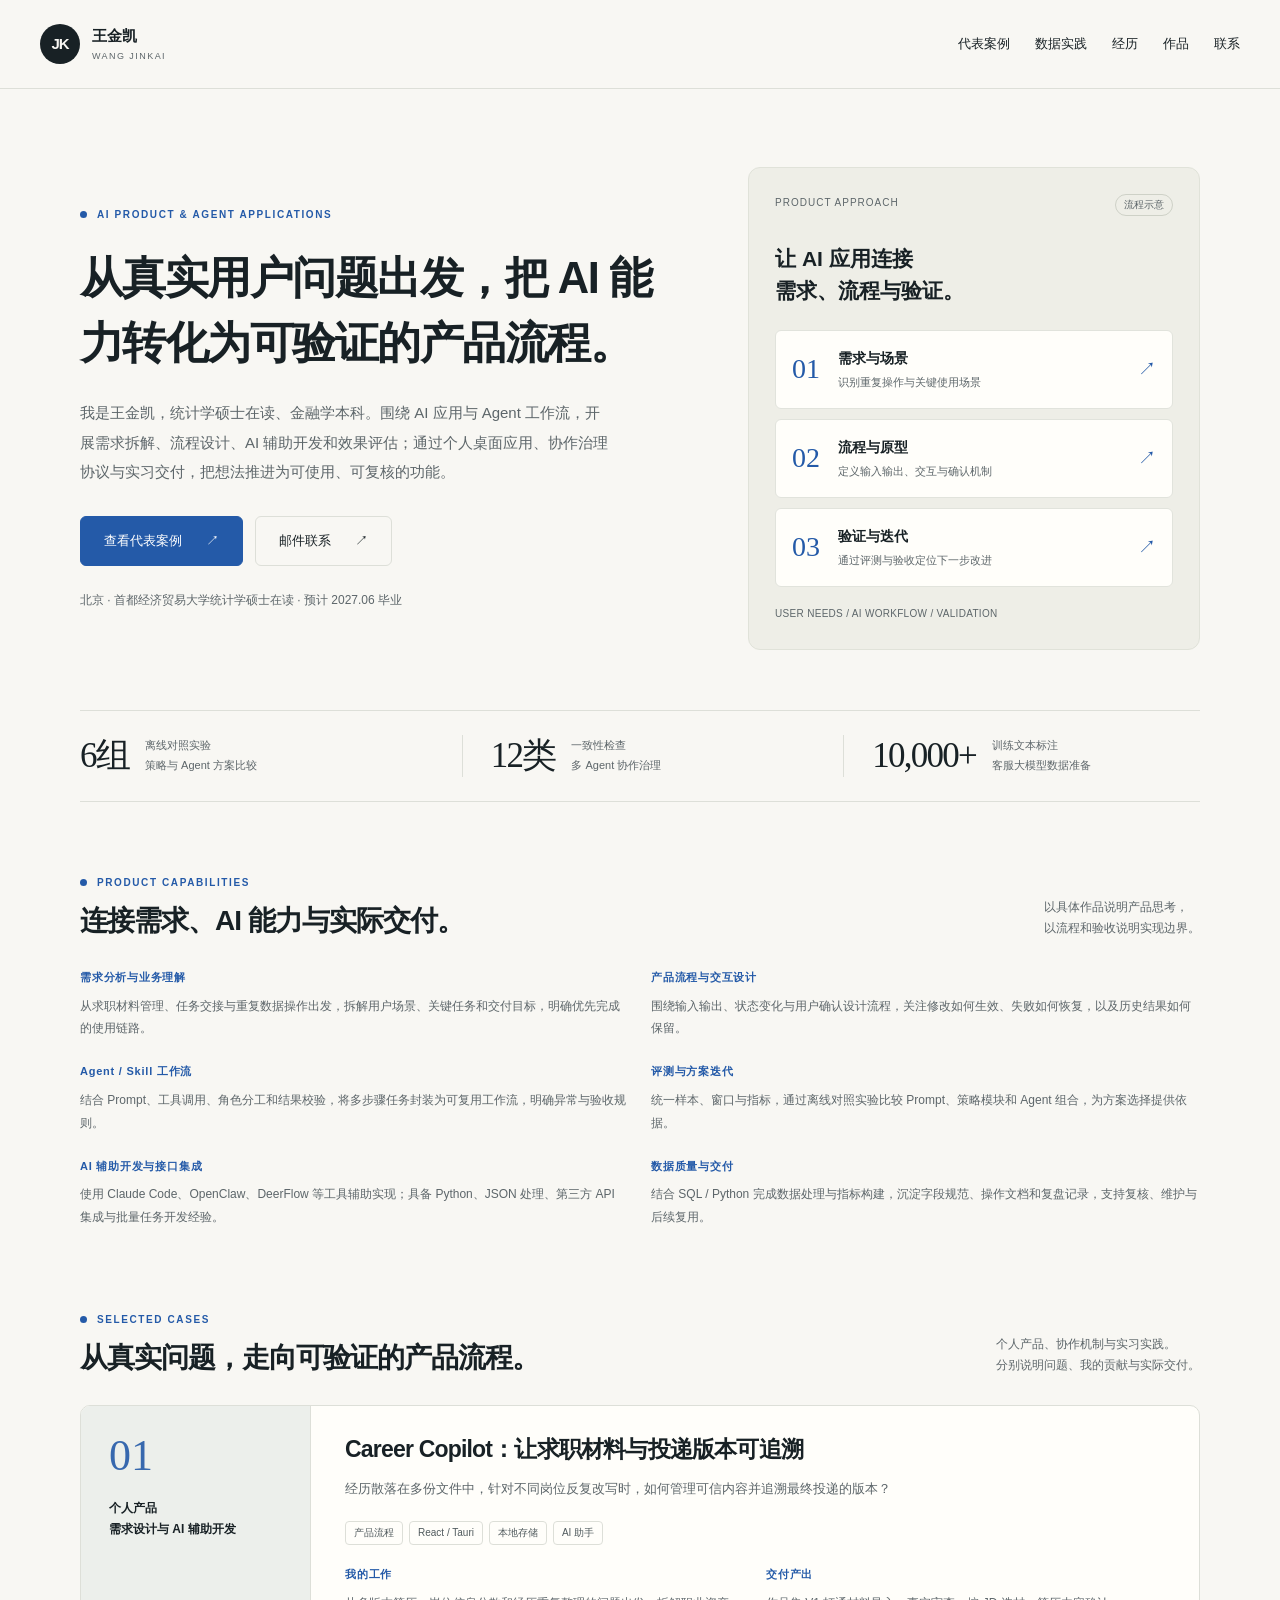
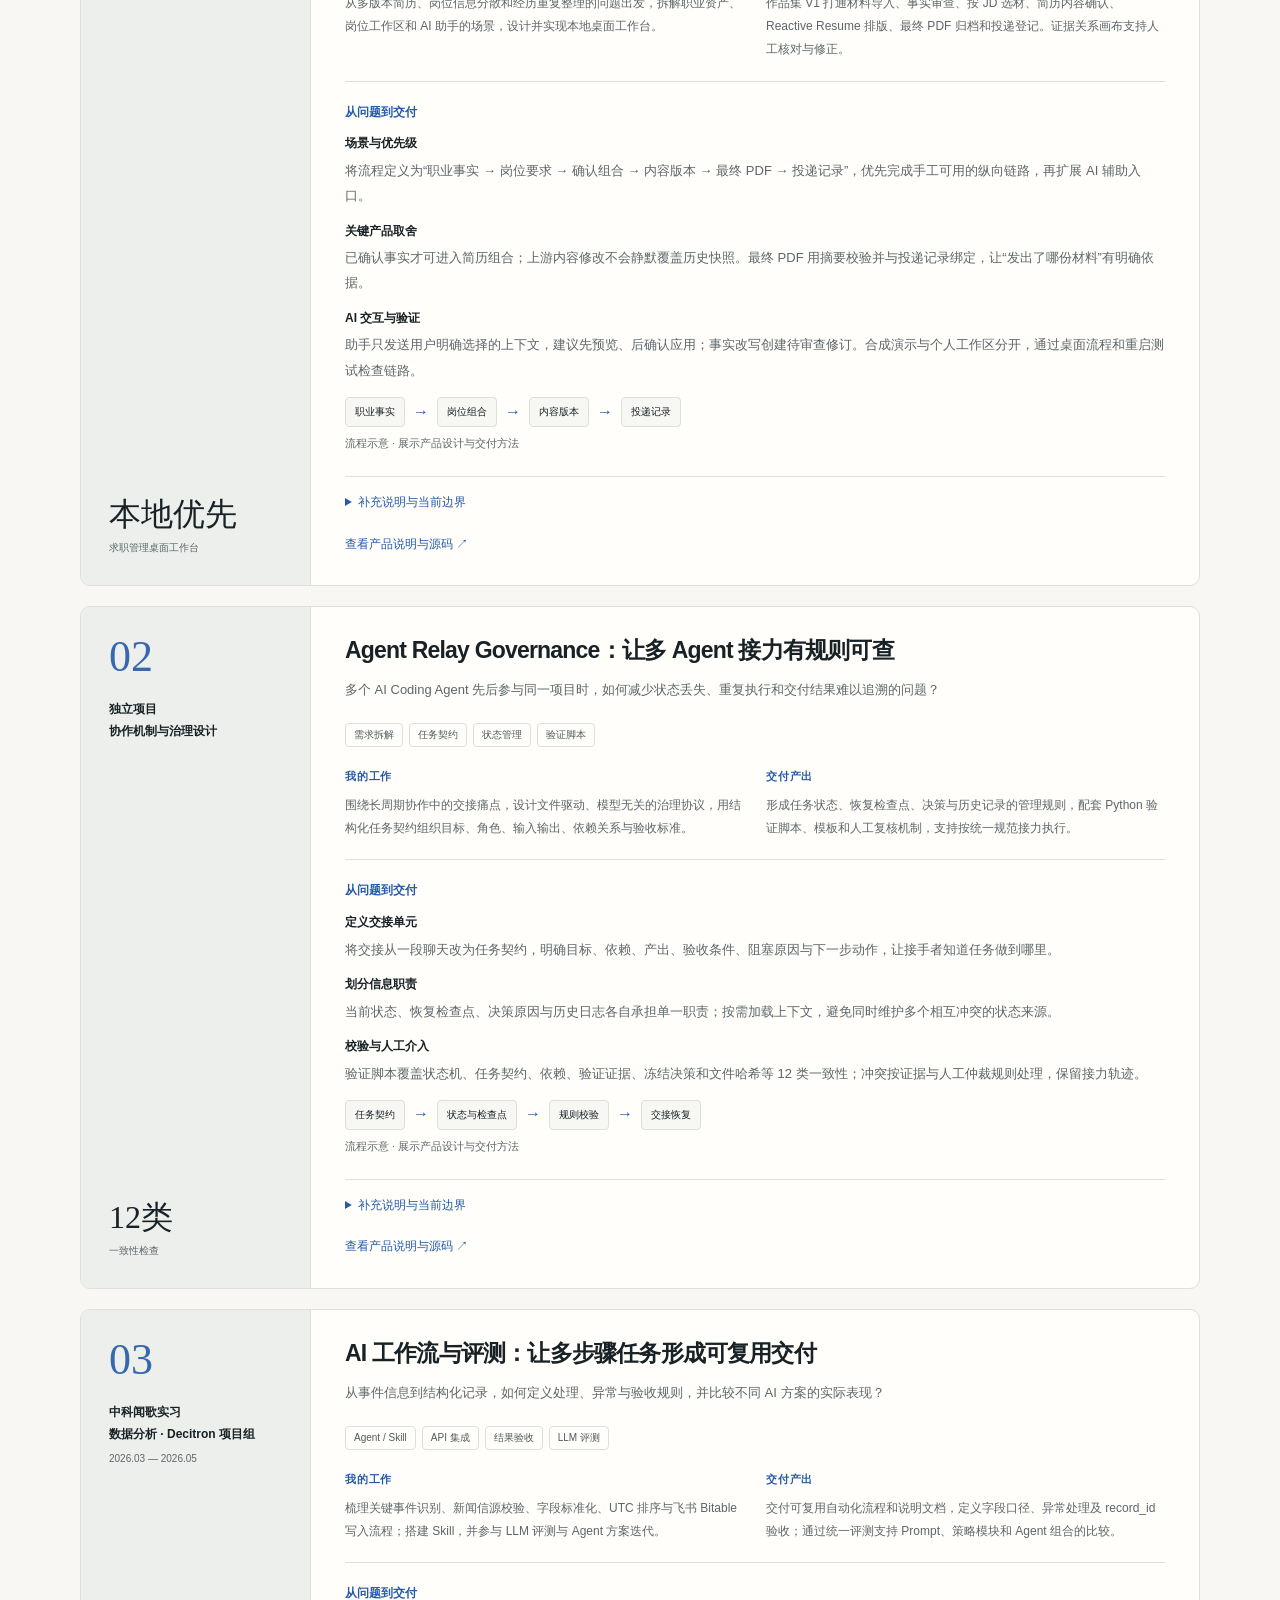
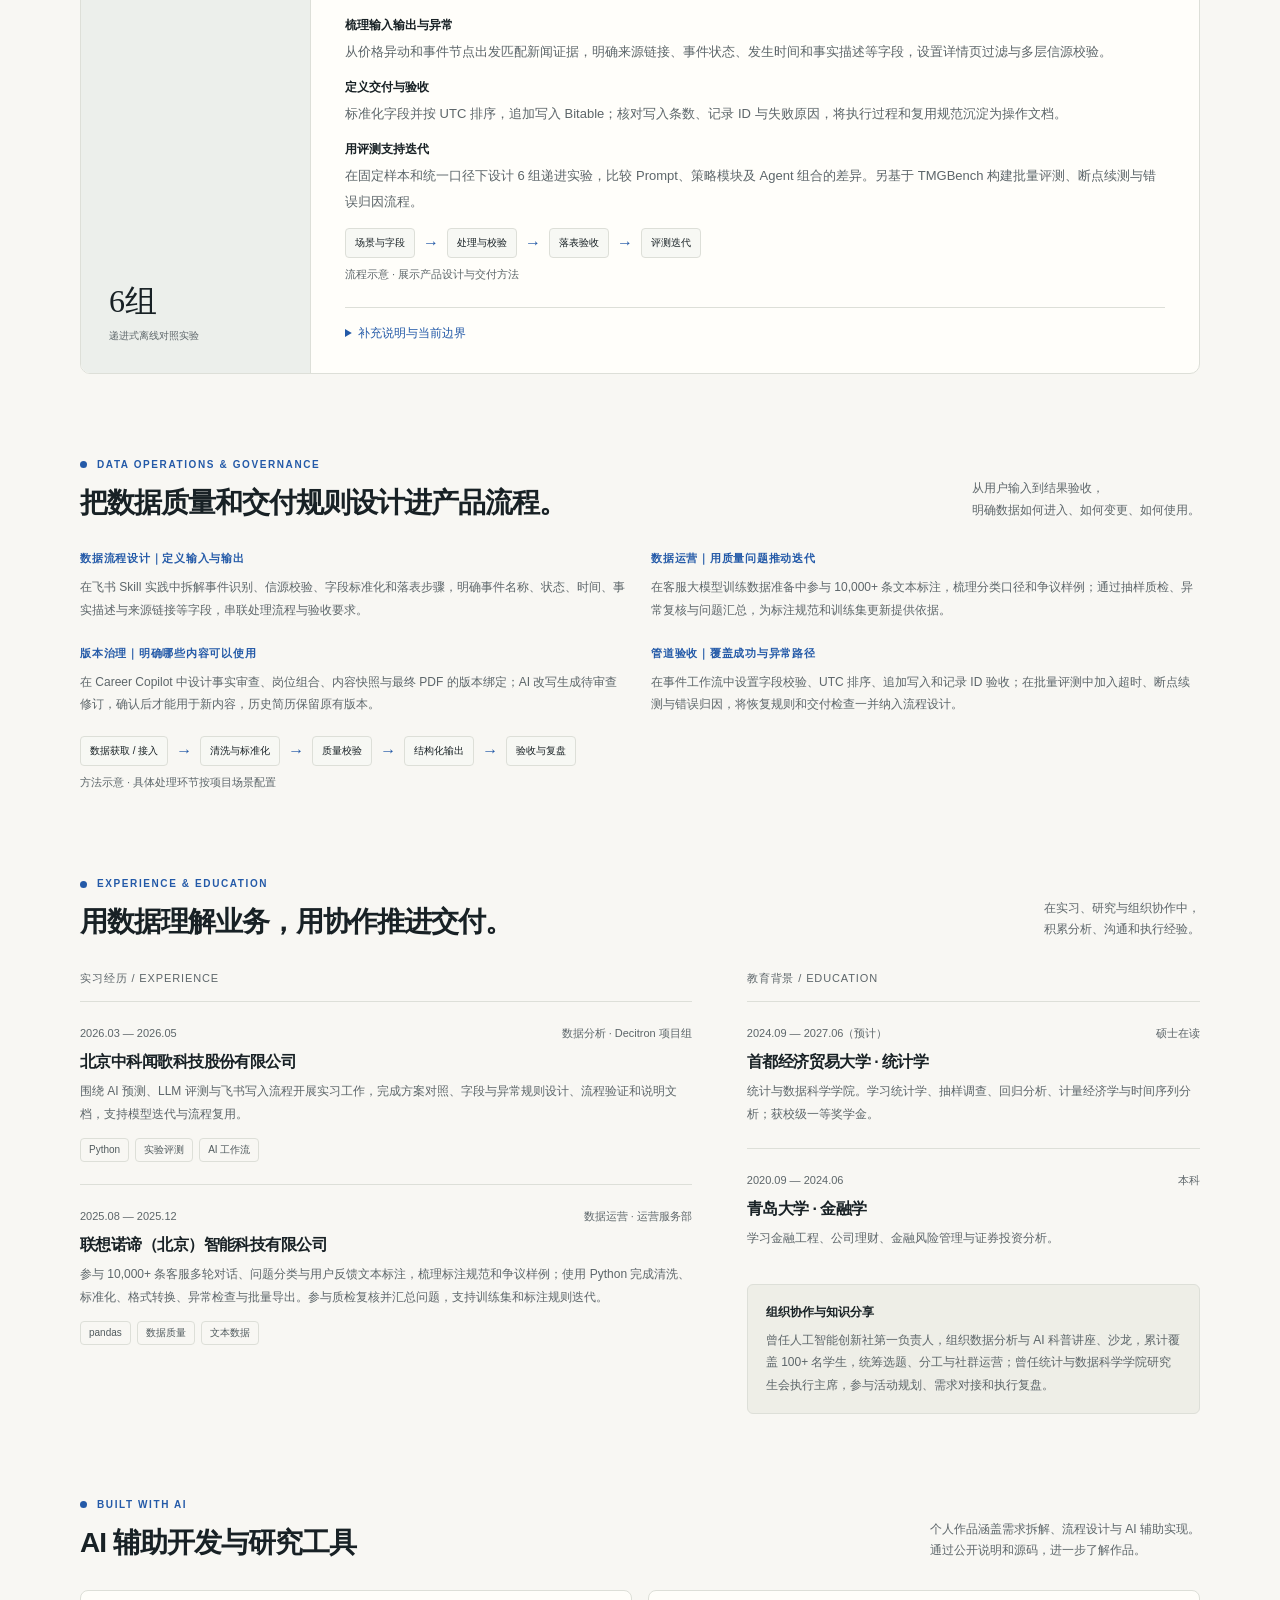
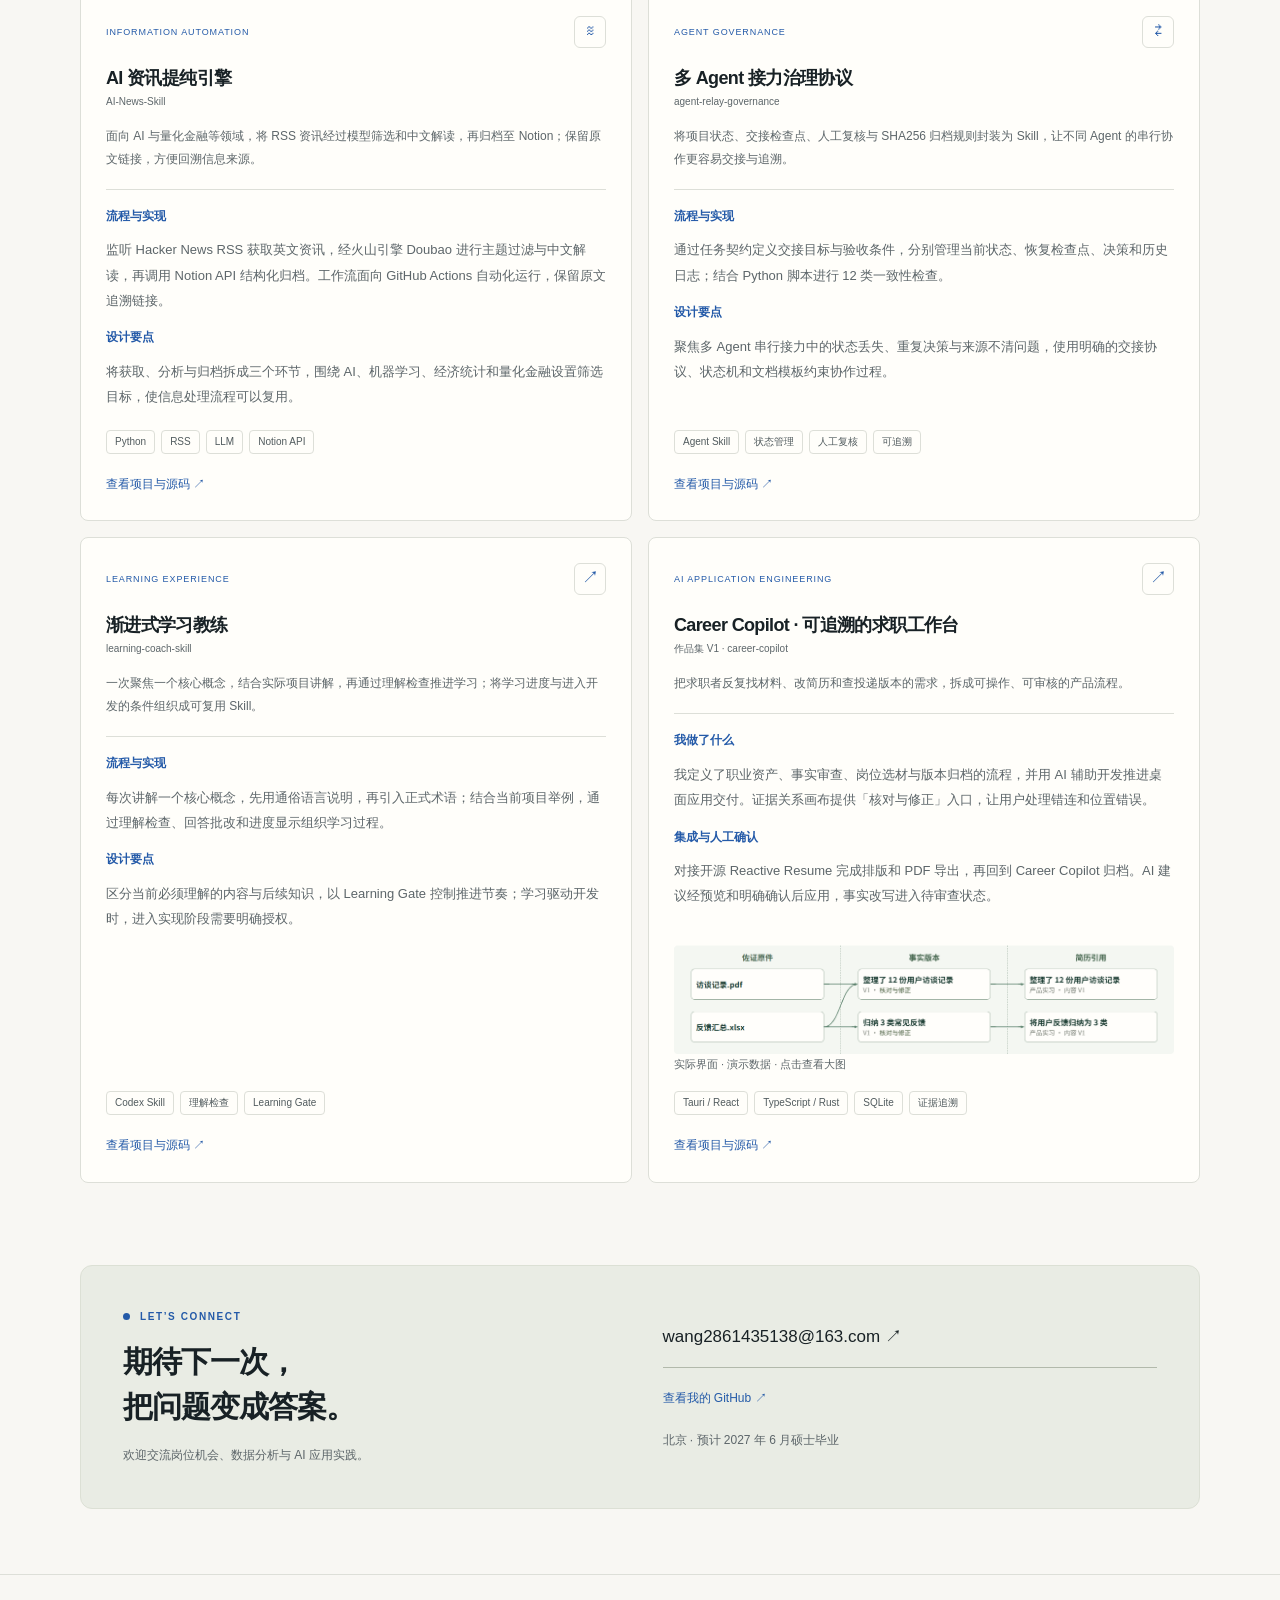
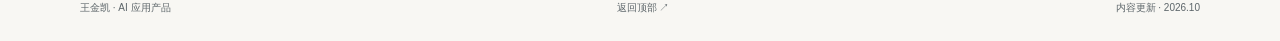
==== commit d88a2b8a: "feat: present Career Copilot V1 across three portfolios" ====
--- a/ai-product/index.html
+++ b/ai-product/index.html
@@ -79,7 +79,7 @@
 <div class="proof-item"><b>10,000+</b><span>训练文本标注<br>客服大模型数据准备</span></div>
 </div>
 <section class="experience-section" id="skills" aria-labelledby="skills-title"><div class="section-heading"><div><p class="eyebrow">PRODUCT CAPABILITIES</p><h2 id="skills-title">连接需求、AI 能力与实际交付。</h2></div><p>以具体作品说明产品思考，<br>以流程和验收说明实现边界。</p></div><div class="case-grid"><div><h4>需求分析与业务理解</h4><p>从求职材料管理、任务交接与重复数据操作出发，拆解用户场景、关键任务和交付目标，明确优先完成的使用链路。</p></div><div><h4>产品流程与交互设计</h4><p>围绕输入输出、状态变化与用户确认设计流程，关注修改如何生效、失败如何恢复，以及历史结果如何保留。</p></div><div><h4>Agent / Skill 工作流</h4><p>结合 Prompt、工具调用、角色分工和结果校验，将多步骤任务封装为可复用工作流，明确异常与验收规则。</p></div><div><h4>评测与方案迭代</h4><p>统一样本、窗口与指标，通过离线对照实验比较 Prompt、策略模块和 Agent 组合，为方案选择提供依据。</p></div><div><h4>AI 辅助开发与接口集成</h4><p>使用 Claude Code、OpenClaw、DeerFlow 等工具辅助实现；具备 Python、JSON 处理、第三方 API 集成与批量任务开发经验。</p></div><div><h4>数据质量与交付</h4><p>结合 SQL / Python 完成数据处理与指标构建，沉淀字段规范、操作文档和复盘记录，支持复核、维护与后续复用。</p></div></div></section>
-<section class="cases" id="cases"><div class="section-heading"><div><p class="eyebrow">SELECTED CASES</p><h2>从真实问题，走向可验证的产品流程。</h2></div><p>个人产品、协作机制与实习实践。<br>分别说明问题、我的贡献与实际交付。</p></div><article class="case-card"><div class="case-side"><span class="case-index" aria-hidden="true">01</span><div><p class="case-type">个人产品<br>需求设计与 AI 辅助开发</p></div><p class="metric">本地优先</p><p class="metric-label">求职管理桌面工作台</p></div><div class="case-body"><h3>Career Copilot：让求职材料与投递版本可追溯</h3><p class="case-lead">经历散落在多份文件中，针对不同岗位反复改写时，如何管理可信内容并追溯最终投递的版本？</p><ul class="tag-list"><li>产品流程</li><li>React / Tauri</li><li>本地存储</li><li>AI 助手</li></ul><div class="case-grid"><div><h4>我的工作</h4><p>从多版本简历、岗位信息分散和经历重复整理的问题出发，拆解职业资产、岗位工作区和 AI 助手的场景，设计并实现本地桌面工作台。</p></div><div><h4>交付产出</h4><p>打通事实审查、岗位事实组合、内容快照、HTML / Markdown 导出、最终 PDF 登记和投递记录；数据保存在本机并支持重启后继续使用。</p></div></div><div class="case-analysis"><h4>从问题到交付</h4><ol><li><strong>场景与优先级</strong><p>将流程定义为“职业事实 → 岗位要求 → 确认组合 → 内容版本 → 最终 PDF → 投递记录”，优先完成手工可用的纵向链路，再扩展 AI 辅助入口。</p></li><li><strong>关键产品取舍</strong><p>已确认事实才可进入简历组合；上游内容修改不会静默覆盖历史快照。最终 PDF 用摘要校验并与投递记录绑定，让“发出了哪份材料”有明确依据。</p></li><li><strong>AI 交互与验证</strong><p>助手只发送用户明确选择的上下文，建议先预览、后确认应用；事实改写创建待审查修订。合成演示与个人工作区分开，通过桌面流程和重启测试检查链路。</p></li></ol></div><div class="pipeline" aria-label="产品流程示意"><span>职业事实</span><i aria-hidden="true">→</i><span>岗位组合</span><i aria-hidden="true">→</i><span>内容版本</span><i aria-hidden="true">→</i><span>投递记录</span></div><p class="small-note">流程示意 · 展示产品设计与交付方法</p><details><summary>补充说明与当前边界</summary><div class="detail-content"><p>基于 React、TypeScript、Tauri 与 SQLite 实现。模型连接通过本机兼容接口及 Windows 凭据机制测试，真实外部模型效果仍待配置后验证。批量解析、访谈补全与自动组合优化属于后续计划。</p></div></details><a class="text-link" href="https://github.com/JKW-NB/career-copilot" target="_blank" rel="noopener noreferrer">查看产品说明与源码 ↗<span class="sr-only">（新窗口打开）</span></a></div></article><article class="case-card"><div class="case-side"><span class="case-index" aria-hidden="true">02</span><div><p class="case-type">独立项目<br>协作机制与治理设计</p></div><p class="metric">12类</p><p class="metric-label">一致性检查</p></div><div class="case-body"><h3>Agent Relay Governance：让多 Agent 接力有规则可查</h3><p class="case-lead">多个 AI Coding Agent 先后参与同一项目时，如何减少状态丢失、重复执行和交付结果难以追溯的问题？</p><ul class="tag-list"><li>需求拆解</li><li>任务契约</li><li>状态管理</li><li>验证脚本</li></ul><div class="case-grid"><div><h4>我的工作</h4><p>围绕长周期协作中的交接痛点，设计文件驱动、模型无关的治理协议，用结构化任务契约组织目标、角色、输入输出、依赖关系与验收标准。</p></div><div><h4>交付产出</h4><p>形成任务状态、恢复检查点、决策与历史记录的管理规则，配套 Python 验证脚本、模板和人工复核机制，支持按统一规范接力执行。</p></div></div><div class="case-analysis"><h4>从问题到交付</h4><ol><li><strong>定义交接单元</strong><p>将交接从一段聊天改为任务契约，明确目标、依赖、产出、验收条件、阻塞原因与下一步动作，让接手者知道任务做到哪里。</p></li><li><strong>划分信息职责</strong><p>当前状态、恢复检查点、决策原因与历史日志各自承担单一职责；按需加载上下文，避免同时维护多个相互冲突的状态来源。</p></li><li><strong>校验与人工介入</strong><p>验证脚本覆盖状态机、任务契约、依赖、验证证据、冻结决策和文件哈希等 12 类一致性；冲突按证据与人工仲裁规则处理，保留接力轨迹。</p></li></ol></div><div class="pipeline" aria-label="产品流程示意"><span>任务契约</span><i aria-hidden="true">→</i><span>状态与检查点</span><i aria-hidden="true">→</i><span>规则校验</span><i aria-hidden="true">→</i><span>交接恢复</span></div><p class="small-note">流程示意 · 展示产品设计与交付方法</p><details><summary>补充说明与当前边界</summary><div class="detail-content"><p>当前公开仓库为 V2 协议，面向串行任务接力。它通过文档、模板和校验脚本约束协作过程；未将其描述为已部署的多 Agent 编排服务，也不使用未测量的效率提升数字。</p></div></details><a class="text-link" href="https://github.com/JKW-NB/agent-relay-governance" target="_blank" rel="noopener noreferrer">查看产品说明与源码 ↗<span class="sr-only">（新窗口打开）</span></a></div></article><article class="case-card"><div class="case-side"><span class="case-index" aria-hidden="true">03</span><div><p class="case-type">中科闻歌实习<br>数据分析 · Decitron 项目组</p><p class="case-date">2026.03 — 2026.05</p></div><p class="metric">6组</p><p class="metric-label">递进式离线对照实验</p></div><div class="case-body"><h3>AI 工作流与评测：让多步骤任务形成可复用交付</h3><p class="case-lead">从事件信息到结构化记录，如何定义处理、异常与验收规则，并比较不同 AI 方案的实际表现？</p><ul class="tag-list"><li>Agent / Skill</li><li>API 集成</li><li>结果验收</li><li>LLM 评测</li></ul><div class="case-grid"><div><h4>我的工作</h4><p>梳理关键事件识别、新闻信源校验、字段标准化、UTC 排序与飞书 Bitable 写入流程；搭建 Skill，并参与 LLM 评测与 Agent 方案迭代。</p></div><div><h4>交付产出</h4><p>交付可复用自动化流程和说明文档，定义字段口径、异常处理及 record_id 验收；通过统一评测支持 Prompt、策略模块和 Agent 组合的比较。</p></div></div><div class="case-analysis"><h4>从问题到交付</h4><ol><li><strong>梳理输入输出与异常</strong><p>从价格异动和事件节点出发匹配新闻证据，明确来源链接、事件状态、发生时间和事实描述等字段，设置详情页过滤与多层信源校验。</p></li><li><strong>定义交付与验收</strong><p>标准化字段并按 UTC 排序，追加写入 Bitable；核对写入条数、记录 ID 与失败原因，将执行过程和复用规范沉淀为操作文档。</p></li><li><strong>用评测支持迭代</strong><p>在固定样本和统一口径下设计 6 组递进实验，比较 Prompt、策略模块及 Agent 组合的差异。另基于 TMGBench 构建批量评测、断点续测与错误归因流程。</p></li></ol></div><div class="pipeline" aria-label="产品流程示意"><span>场景与字段</span><i aria-hidden="true">→</i><span>处理与校验</span><i aria-hidden="true">→</i><span>落表验收</span><i aria-hidden="true">→</i><span>评测迭代</span></div><p class="small-note">流程示意 · 展示产品设计与交付方法</p><details><summary>补充说明与当前边界</summary><div class="detail-content"><p>实习岗位为数据分析。预测市场实验与 TMGBench 博弈推理评测是不同实践，分别用于策略比较与求解器诊断；内部工作流仅展示方法和职责，不公开原始业务数据。</p></div></details></div></article></section>
+<section class="cases" id="cases"><div class="section-heading"><div><p class="eyebrow">SELECTED CASES</p><h2>从真实问题，走向可验证的产品流程。</h2></div><p>个人产品、协作机制与实习实践。<br>分别说明问题、我的贡献与实际交付。</p></div><article class="case-card"><div class="case-side"><span class="case-index" aria-hidden="true">01</span><div><p class="case-type">个人产品<br>需求设计与 AI 辅助开发</p></div><p class="metric">本地优先</p><p class="metric-label">求职管理桌面工作台</p></div><div class="case-body"><h3>Career Copilot：让求职材料与投递版本可追溯</h3><p class="case-lead">经历散落在多份文件中，针对不同岗位反复改写时，如何管理可信内容并追溯最终投递的版本？</p><ul class="tag-list"><li>产品流程</li><li>React / Tauri</li><li>本地存储</li><li>AI 助手</li></ul><div class="case-grid"><div><h4>我的工作</h4><p>从多版本简历、岗位信息分散和经历重复整理的问题出发，拆解职业资产、岗位工作区和 AI 助手的场景，设计并实现本地桌面工作台。</p></div><div><h4>交付产出</h4><p>作品集 V1 打通材料导入、事实审查、按 JD 选材、简历内容确认、Reactive Resume 排版、最终 PDF 归档和投递登记。证据关系画布支持人工核对与修正。</p></div></div><div class="case-analysis"><h4>从问题到交付</h4><ol><li><strong>场景与优先级</strong><p>将流程定义为“职业事实 → 岗位要求 → 确认组合 → 内容版本 → 最终 PDF → 投递记录”，优先完成手工可用的纵向链路，再扩展 AI 辅助入口。</p></li><li><strong>关键产品取舍</strong><p>已确认事实才可进入简历组合；上游内容修改不会静默覆盖历史快照。最终 PDF 用摘要校验并与投递记录绑定，让“发出了哪份材料”有明确依据。</p></li><li><strong>AI 交互与验证</strong><p>助手只发送用户明确选择的上下文，建议先预览、后确认应用；事实改写创建待审查修订。合成演示与个人工作区分开，通过桌面流程和重启测试检查链路。</p></li></ol></div><div class="pipeline" aria-label="产品流程示意"><span>职业事实</span><i aria-hidden="true">→</i><span>岗位组合</span><i aria-hidden="true">→</i><span>内容版本</span><i aria-hidden="true">→</i><span>投递记录</span></div><p class="small-note">流程示意 · 展示产品设计与交付方法</p><details><summary>补充说明与当前边界</summary><div class="detail-content"><p>基于 React、TypeScript、Tauri 与 SQLite 实现。模型连接通过本机兼容接口及 Windows 凭据机制测试，真实外部模型效果仍待配置后验证。批量解析、访谈补全与自动组合优化属于后续计划。</p></div></details><a class="text-link" href="https://github.com/JKW-NB/career-copilot" target="_blank" rel="noopener noreferrer">查看产品说明与源码 ↗<span class="sr-only">（新窗口打开）</span></a></div></article><article class="case-card"><div class="case-side"><span class="case-index" aria-hidden="true">02</span><div><p class="case-type">独立项目<br>协作机制与治理设计</p></div><p class="metric">12类</p><p class="metric-label">一致性检查</p></div><div class="case-body"><h3>Agent Relay Governance：让多 Agent 接力有规则可查</h3><p class="case-lead">多个 AI Coding Agent 先后参与同一项目时，如何减少状态丢失、重复执行和交付结果难以追溯的问题？</p><ul class="tag-list"><li>需求拆解</li><li>任务契约</li><li>状态管理</li><li>验证脚本</li></ul><div class="case-grid"><div><h4>我的工作</h4><p>围绕长周期协作中的交接痛点，设计文件驱动、模型无关的治理协议，用结构化任务契约组织目标、角色、输入输出、依赖关系与验收标准。</p></div><div><h4>交付产出</h4><p>形成任务状态、恢复检查点、决策与历史记录的管理规则，配套 Python 验证脚本、模板和人工复核机制，支持按统一规范接力执行。</p></div></div><div class="case-analysis"><h4>从问题到交付</h4><ol><li><strong>定义交接单元</strong><p>将交接从一段聊天改为任务契约，明确目标、依赖、产出、验收条件、阻塞原因与下一步动作，让接手者知道任务做到哪里。</p></li><li><strong>划分信息职责</strong><p>当前状态、恢复检查点、决策原因与历史日志各自承担单一职责；按需加载上下文，避免同时维护多个相互冲突的状态来源。</p></li><li><strong>校验与人工介入</strong><p>验证脚本覆盖状态机、任务契约、依赖、验证证据、冻结决策和文件哈希等 12 类一致性；冲突按证据与人工仲裁规则处理，保留接力轨迹。</p></li></ol></div><div class="pipeline" aria-label="产品流程示意"><span>任务契约</span><i aria-hidden="true">→</i><span>状态与检查点</span><i aria-hidden="true">→</i><span>规则校验</span><i aria-hidden="true">→</i><span>交接恢复</span></div><p class="small-note">流程示意 · 展示产品设计与交付方法</p><details><summary>补充说明与当前边界</summary><div class="detail-content"><p>当前公开仓库为 V2 协议，面向串行任务接力。它通过文档、模板和校验脚本约束协作过程；未将其描述为已部署的多 Agent 编排服务，也不使用未测量的效率提升数字。</p></div></details><a class="text-link" href="https://github.com/JKW-NB/agent-relay-governance" target="_blank" rel="noopener noreferrer">查看产品说明与源码 ↗<span class="sr-only">（新窗口打开）</span></a></div></article><article class="case-card"><div class="case-side"><span class="case-index" aria-hidden="true">03</span><div><p class="case-type">中科闻歌实习<br>数据分析 · Decitron 项目组</p><p class="case-date">2026.03 — 2026.05</p></div><p class="metric">6组</p><p class="metric-label">递进式离线对照实验</p></div><div class="case-body"><h3>AI 工作流与评测：让多步骤任务形成可复用交付</h3><p class="case-lead">从事件信息到结构化记录，如何定义处理、异常与验收规则，并比较不同 AI 方案的实际表现？</p><ul class="tag-list"><li>Agent / Skill</li><li>API 集成</li><li>结果验收</li><li>LLM 评测</li></ul><div class="case-grid"><div><h4>我的工作</h4><p>梳理关键事件识别、新闻信源校验、字段标准化、UTC 排序与飞书 Bitable 写入流程；搭建 Skill，并参与 LLM 评测与 Agent 方案迭代。</p></div><div><h4>交付产出</h4><p>交付可复用自动化流程和说明文档，定义字段口径、异常处理及 record_id 验收；通过统一评测支持 Prompt、策略模块和 Agent 组合的比较。</p></div></div><div class="case-analysis"><h4>从问题到交付</h4><ol><li><strong>梳理输入输出与异常</strong><p>从价格异动和事件节点出发匹配新闻证据，明确来源链接、事件状态、发生时间和事实描述等字段，设置详情页过滤与多层信源校验。</p></li><li><strong>定义交付与验收</strong><p>标准化字段并按 UTC 排序，追加写入 Bitable；核对写入条数、记录 ID 与失败原因，将执行过程和复用规范沉淀为操作文档。</p></li><li><strong>用评测支持迭代</strong><p>在固定样本和统一口径下设计 6 组递进实验，比较 Prompt、策略模块及 Agent 组合的差异。另基于 TMGBench 构建批量评测、断点续测与错误归因流程。</p></li></ol></div><div class="pipeline" aria-label="产品流程示意"><span>场景与字段</span><i aria-hidden="true">→</i><span>处理与校验</span><i aria-hidden="true">→</i><span>落表验收</span><i aria-hidden="true">→</i><span>评测迭代</span></div><p class="small-note">流程示意 · 展示产品设计与交付方法</p><details><summary>补充说明与当前边界</summary><div class="detail-content"><p>实习岗位为数据分析。预测市场实验与 TMGBench 博弈推理评测是不同实践，分别用于策略比较与求解器诊断；内部工作流仅展示方法和职责，不公开原始业务数据。</p></div></details></div></article></section>
 <section class="experience-section" id="data-practice" aria-labelledby="data-title"><div class="section-heading"><div><p class="eyebrow">DATA OPERATIONS & GOVERNANCE</p><h2 id="data-title">把数据质量和交付规则设计进产品流程。</h2></div><p>从用户输入到结果验收，<br>明确数据如何进入、如何变更、如何使用。</p></div><div class="case-grid"><div><h4>数据流程设计｜定义输入与输出</h4><p>在飞书 Skill 实践中拆解事件识别、信源校验、字段标准化和落表步骤，明确事件名称、状态、时间、事实描述与来源链接等字段，串联处理流程与验收要求。</p></div><div><h4>数据运营｜用质量问题推动迭代</h4><p>在客服大模型训练数据准备中参与 10,000+ 条文本标注，梳理分类口径和争议样例；通过抽样质检、异常复核与问题汇总，为标注规范和训练集更新提供依据。</p></div><div><h4>版本治理｜明确哪些内容可以使用</h4><p>在 Career Copilot 中设计事实审查、岗位组合、内容快照与最终 PDF 的版本绑定；AI 改写生成待审查修订，确认后才能用于新内容，历史简历保留原有版本。</p></div><div><h4>管道验收｜覆盖成功与异常路径</h4><p>在事件工作流中设置字段校验、UTC 排序、追加写入和记录 ID 验收；在批量评测中加入超时、断点续测与错误归因，将恢复规则和交付检查一并纳入流程设计。</p></div></div><div class="pipeline" aria-label="数据处理方法示意"><span>数据获取 / 接入</span><i aria-hidden="true">→</i><span>清洗与标准化</span><i aria-hidden="true">→</i><span>质量校验</span><i aria-hidden="true">→</i><span>结构化输出</span><i aria-hidden="true">→</i><span>验收与复盘</span></div><p class="small-note">方法示意 · 具体处理环节按项目场景配置</p></section>
 <section class="experience-section" id="experience">
 <div class="section-heading">
@@ -216,7 +216,22 @@
 <span class="sr-only">（新窗口打开）</span>
 </a>
 </article>
-<article class="work-card"><div class="work-top"><span class="work-category">AI PRODUCT & CAREER WORKSPACE</span><span class="work-symbol" aria-hidden="true">↗</span></div><h3>Career Copilot 求职桌面工作台</h3><p class="repo-name">career-copilot</p><p class="work-description">将职业事实、岗位要求、简历内容版本、最终 PDF 与投递记录连接起来，帮助组织求职材料和回溯文件版本。</p><div class="work-detail"><h4>流程与实现</h4><p>以 React、TypeScript、Tauri 和 SQLite 构建本地工作区，支持事实审查、岗位组合、内容导出、文件校验与记录保存。</p><h4>设计要点</h4><p>历史版本不随上游修改静默变化；AI 建议须经预览和确认才能应用，真实个人数据与合成演示隔离。当前实现范围见项目交付说明。</p></div><ul class="tag-list"><li>需求设计</li><li>桌面应用</li><li>AI 辅助开发</li></ul><a class="text-link" href="https://github.com/JKW-NB/career-copilot" target="_blank" rel="noopener noreferrer">查看产品说明与源码 ↗<span class="sr-only">（新窗口打开）</span></a></article>
+<article class="work-card" data-project="career-copilot">
+<div class="work-top"><span class="work-category">AI APPLICATION ENGINEERING</span><span class="work-symbol" aria-hidden="true">↗</span></div>
+<h3>Career Copilot · 可追溯的求职工作台</h3>
+<p class="repo-name">作品集 V1 · career-copilot</p>
+<p class="work-description">把求职者反复找材料、改简历和查投递版本的需求，拆成可操作、可审核的产品流程。</p>
+<div class="work-detail">
+<h4>我做了什么</h4><p>我定义了职业资产、事实审查、岗位选材与版本归档的流程，并用 AI 辅助开发推进桌面应用交付。证据关系画布提供「核对与修正」入口，让用户处理错连和位置错误。</p>
+<h4>集成与人工确认</h4><p>对接开源 <a href="https://github.com/reactive-resume/reactive-resume">Reactive Resume</a> 完成排版和 PDF 导出，再回到 Career Copilot 归档。AI 建议经预览和明确确认后应用，事实改写进入待审查状态。</p>
+</div>
+<figure class="work-preview">
+<a href="../assets/career-copilot-evidence.png"><img src="../assets/career-copilot-evidence.png" alt="证据关系画布：佐证文件连接事实版本，再连接引用它的简历条目" width="1030" height="225" loading="lazy"></a>
+<figcaption class="small-note">实际界面 · 演示数据 · 点击查看大图</figcaption>
+</figure>
+<ul class="tag-list"><li>Tauri / React</li><li>TypeScript / Rust</li><li>SQLite</li><li>证据追溯</li></ul>
+<a class="text-link" href="https://github.com/JKW-NB/career-copilot" target="_blank" rel="noopener noreferrer">查看项目与源码<span aria-hidden="true"> ↗</span><span class="sr-only">（新窗口打开）</span></a>
+</article>
 </div>
 </section>
 <section class="contact-card" id="contact" aria-labelledby="contact-title">
--- a/assets/css/styles.css
+++ b/assets/css/styles.css
@@ -838,3 +838,6 @@
 .case-extension h4 { color: var(--accent); font-size: 12px; margin-bottom: 8px; }
 .case-extension p { color: var(--muted); font-size: 13px; line-height: 1.95; }
 .case-extension p + p { margin-top: 8px; }
+
+.work-preview{margin:1rem 0}
+.work-preview img{display:block;max-width:100%;height:auto}
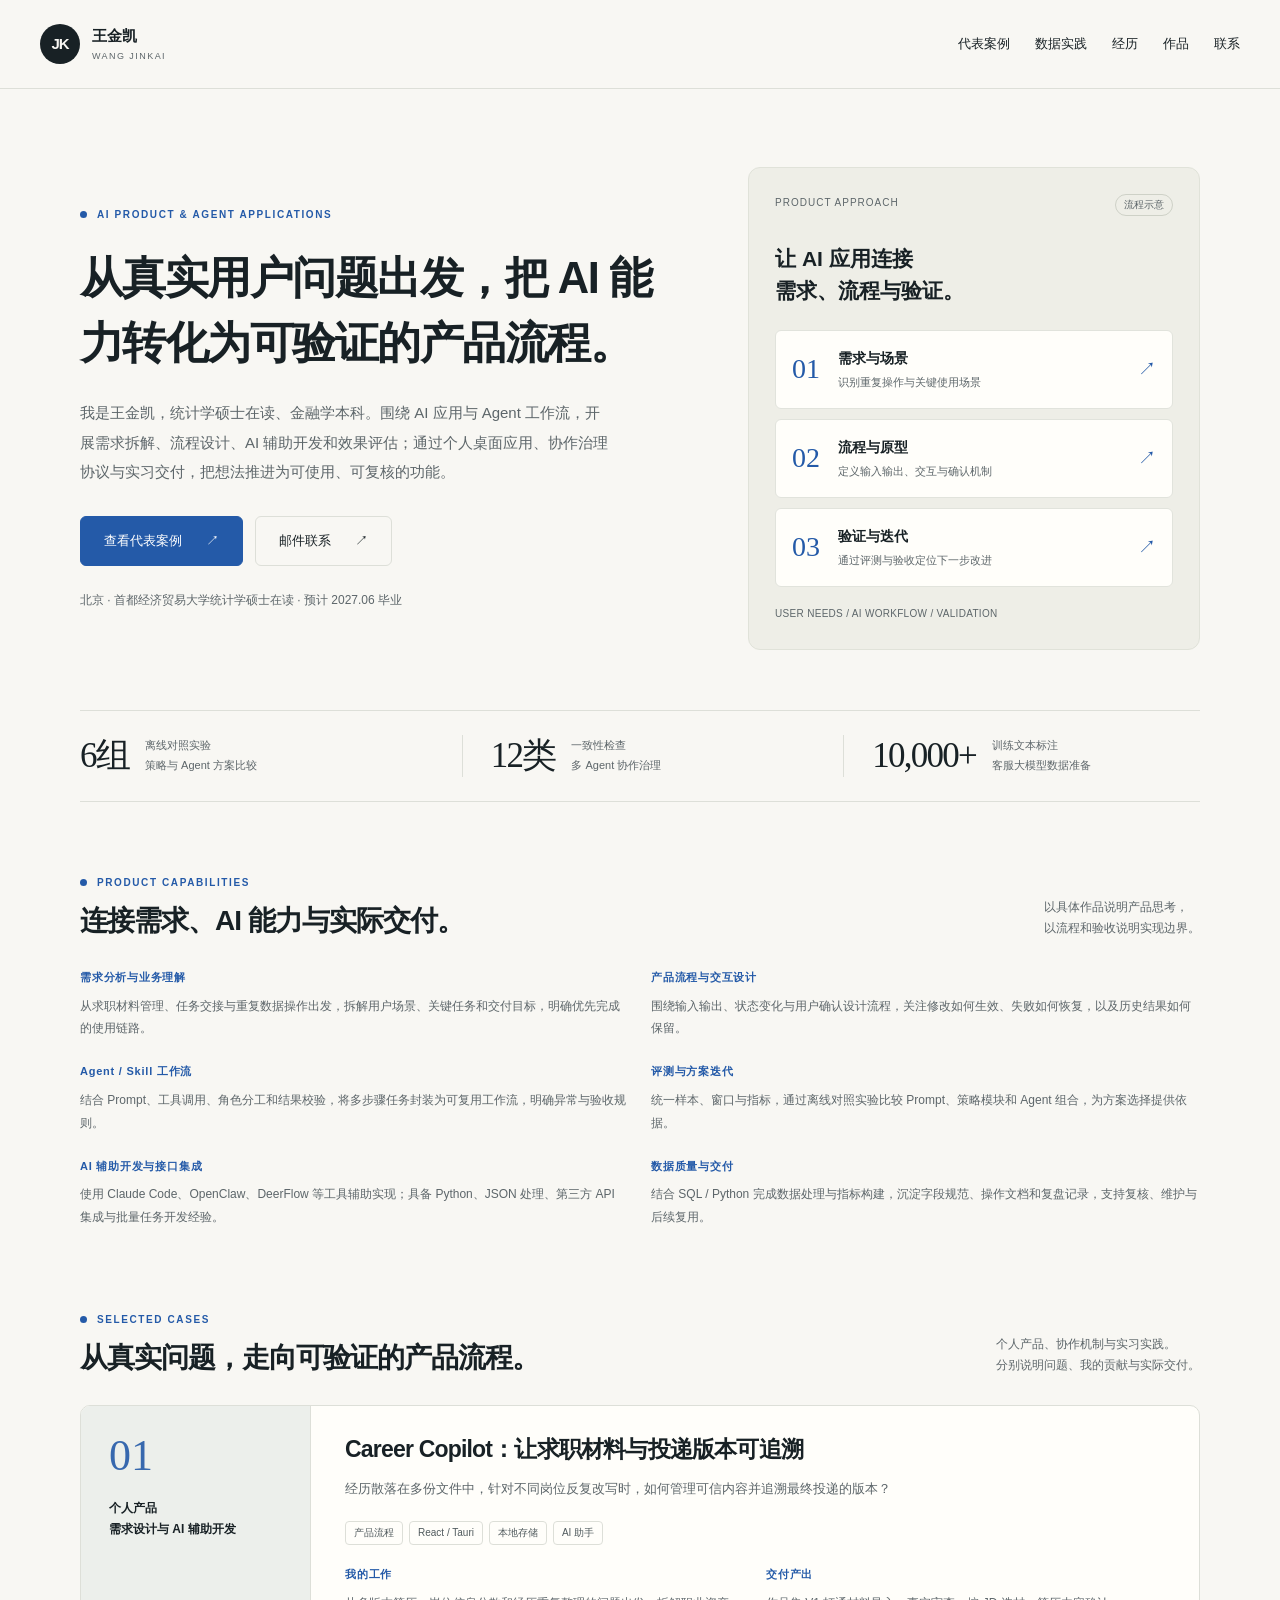
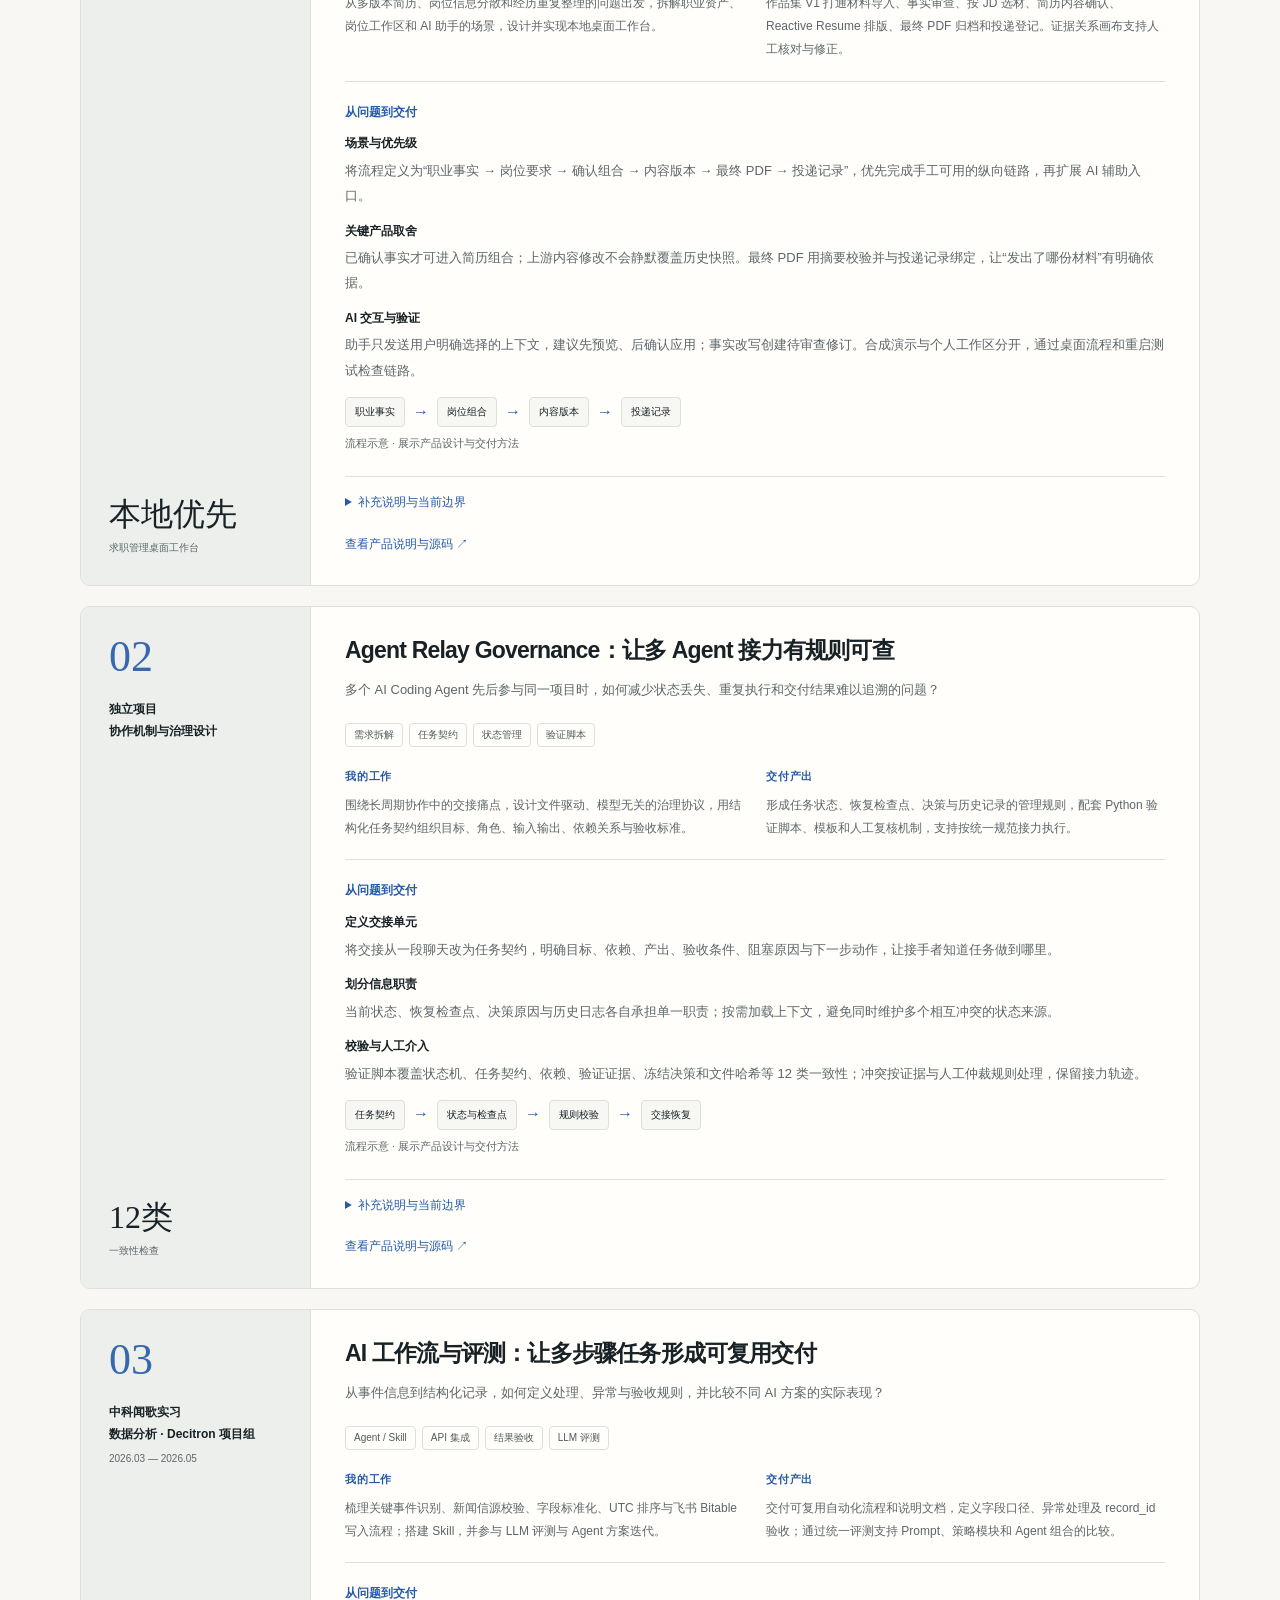
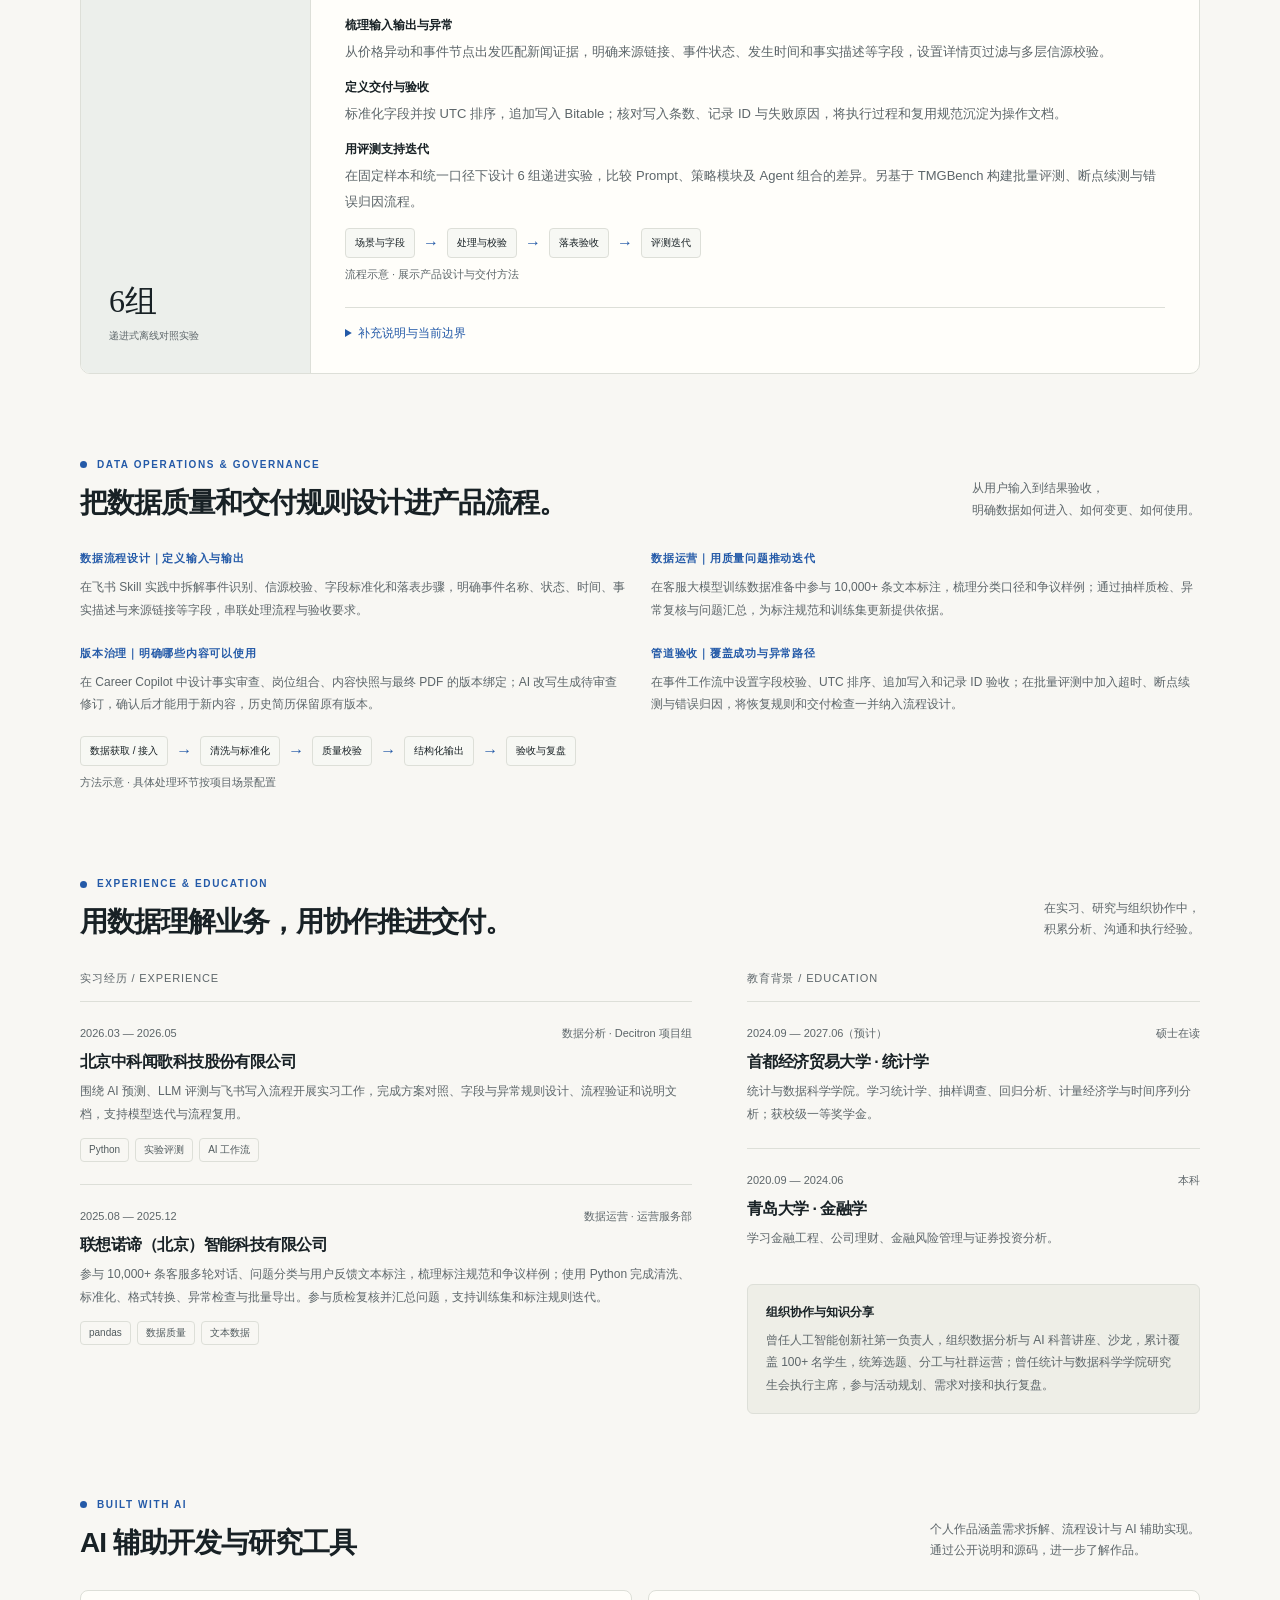
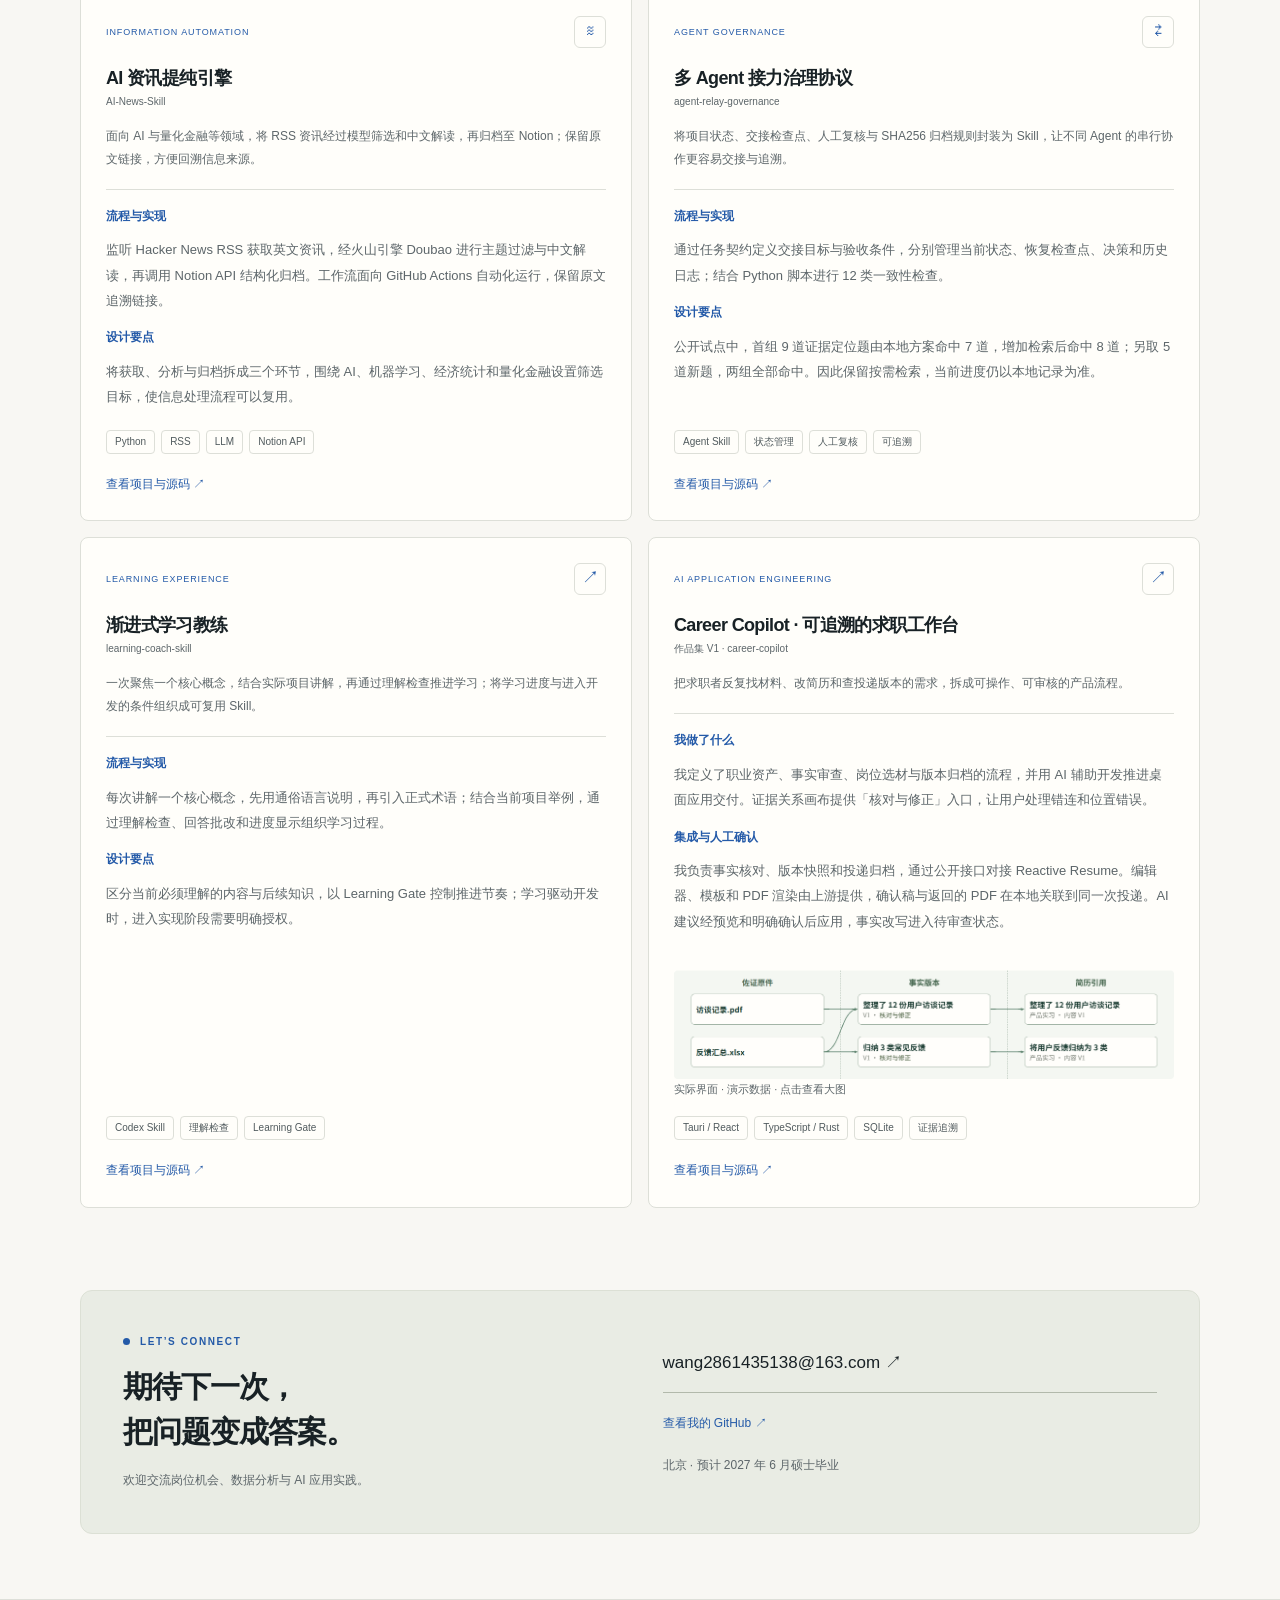
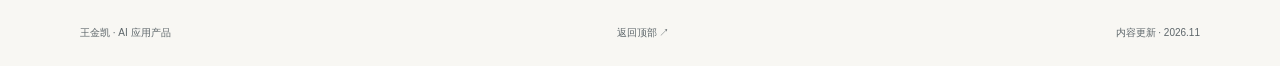
==== commit 17fc42ec: "Refresh project evidence and frame analytics work around business decisions" ====
--- a/ai-product/index.html
+++ b/ai-product/index.html
@@ -79,7 +79,7 @@
 <div class="proof-item"><b>10,000+</b><span>训练文本标注<br>客服大模型数据准备</span></div>
 </div>
 <section class="experience-section" id="skills" aria-labelledby="skills-title"><div class="section-heading"><div><p class="eyebrow">PRODUCT CAPABILITIES</p><h2 id="skills-title">连接需求、AI 能力与实际交付。</h2></div><p>以具体作品说明产品思考，<br>以流程和验收说明实现边界。</p></div><div class="case-grid"><div><h4>需求分析与业务理解</h4><p>从求职材料管理、任务交接与重复数据操作出发，拆解用户场景、关键任务和交付目标，明确优先完成的使用链路。</p></div><div><h4>产品流程与交互设计</h4><p>围绕输入输出、状态变化与用户确认设计流程，关注修改如何生效、失败如何恢复，以及历史结果如何保留。</p></div><div><h4>Agent / Skill 工作流</h4><p>结合 Prompt、工具调用、角色分工和结果校验，将多步骤任务封装为可复用工作流，明确异常与验收规则。</p></div><div><h4>评测与方案迭代</h4><p>统一样本、窗口与指标，通过离线对照实验比较 Prompt、策略模块和 Agent 组合，为方案选择提供依据。</p></div><div><h4>AI 辅助开发与接口集成</h4><p>使用 Claude Code、OpenClaw、DeerFlow 等工具辅助实现；具备 Python、JSON 处理、第三方 API 集成与批量任务开发经验。</p></div><div><h4>数据质量与交付</h4><p>结合 SQL / Python 完成数据处理与指标构建，沉淀字段规范、操作文档和复盘记录，支持复核、维护与后续复用。</p></div></div></section>
-<section class="cases" id="cases"><div class="section-heading"><div><p class="eyebrow">SELECTED CASES</p><h2>从真实问题，走向可验证的产品流程。</h2></div><p>个人产品、协作机制与实习实践。<br>分别说明问题、我的贡献与实际交付。</p></div><article class="case-card"><div class="case-side"><span class="case-index" aria-hidden="true">01</span><div><p class="case-type">个人产品<br>需求设计与 AI 辅助开发</p></div><p class="metric">本地优先</p><p class="metric-label">求职管理桌面工作台</p></div><div class="case-body"><h3>Career Copilot：让求职材料与投递版本可追溯</h3><p class="case-lead">经历散落在多份文件中，针对不同岗位反复改写时，如何管理可信内容并追溯最终投递的版本？</p><ul class="tag-list"><li>产品流程</li><li>React / Tauri</li><li>本地存储</li><li>AI 助手</li></ul><div class="case-grid"><div><h4>我的工作</h4><p>从多版本简历、岗位信息分散和经历重复整理的问题出发，拆解职业资产、岗位工作区和 AI 助手的场景，设计并实现本地桌面工作台。</p></div><div><h4>交付产出</h4><p>作品集 V1 打通材料导入、事实审查、按 JD 选材、简历内容确认、Reactive Resume 排版、最终 PDF 归档和投递登记。证据关系画布支持人工核对与修正。</p></div></div><div class="case-analysis"><h4>从问题到交付</h4><ol><li><strong>场景与优先级</strong><p>将流程定义为“职业事实 → 岗位要求 → 确认组合 → 内容版本 → 最终 PDF → 投递记录”，优先完成手工可用的纵向链路，再扩展 AI 辅助入口。</p></li><li><strong>关键产品取舍</strong><p>已确认事实才可进入简历组合；上游内容修改不会静默覆盖历史快照。最终 PDF 用摘要校验并与投递记录绑定，让“发出了哪份材料”有明确依据。</p></li><li><strong>AI 交互与验证</strong><p>助手只发送用户明确选择的上下文，建议先预览、后确认应用；事实改写创建待审查修订。合成演示与个人工作区分开，通过桌面流程和重启测试检查链路。</p></li></ol></div><div class="pipeline" aria-label="产品流程示意"><span>职业事实</span><i aria-hidden="true">→</i><span>岗位组合</span><i aria-hidden="true">→</i><span>内容版本</span><i aria-hidden="true">→</i><span>投递记录</span></div><p class="small-note">流程示意 · 展示产品设计与交付方法</p><details><summary>补充说明与当前边界</summary><div class="detail-content"><p>基于 React、TypeScript、Tauri 与 SQLite 实现。模型连接通过本机兼容接口及 Windows 凭据机制测试，真实外部模型效果仍待配置后验证。批量解析、访谈补全与自动组合优化属于后续计划。</p></div></details><a class="text-link" href="https://github.com/JKW-NB/career-copilot" target="_blank" rel="noopener noreferrer">查看产品说明与源码 ↗<span class="sr-only">（新窗口打开）</span></a></div></article><article class="case-card"><div class="case-side"><span class="case-index" aria-hidden="true">02</span><div><p class="case-type">独立项目<br>协作机制与治理设计</p></div><p class="metric">12类</p><p class="metric-label">一致性检查</p></div><div class="case-body"><h3>Agent Relay Governance：让多 Agent 接力有规则可查</h3><p class="case-lead">多个 AI Coding Agent 先后参与同一项目时，如何减少状态丢失、重复执行和交付结果难以追溯的问题？</p><ul class="tag-list"><li>需求拆解</li><li>任务契约</li><li>状态管理</li><li>验证脚本</li></ul><div class="case-grid"><div><h4>我的工作</h4><p>围绕长周期协作中的交接痛点，设计文件驱动、模型无关的治理协议，用结构化任务契约组织目标、角色、输入输出、依赖关系与验收标准。</p></div><div><h4>交付产出</h4><p>形成任务状态、恢复检查点、决策与历史记录的管理规则，配套 Python 验证脚本、模板和人工复核机制，支持按统一规范接力执行。</p></div></div><div class="case-analysis"><h4>从问题到交付</h4><ol><li><strong>定义交接单元</strong><p>将交接从一段聊天改为任务契约，明确目标、依赖、产出、验收条件、阻塞原因与下一步动作，让接手者知道任务做到哪里。</p></li><li><strong>划分信息职责</strong><p>当前状态、恢复检查点、决策原因与历史日志各自承担单一职责；按需加载上下文，避免同时维护多个相互冲突的状态来源。</p></li><li><strong>校验与人工介入</strong><p>验证脚本覆盖状态机、任务契约、依赖、验证证据、冻结决策和文件哈希等 12 类一致性；冲突按证据与人工仲裁规则处理，保留接力轨迹。</p></li></ol></div><div class="pipeline" aria-label="产品流程示意"><span>任务契约</span><i aria-hidden="true">→</i><span>状态与检查点</span><i aria-hidden="true">→</i><span>规则校验</span><i aria-hidden="true">→</i><span>交接恢复</span></div><p class="small-note">流程示意 · 展示产品设计与交付方法</p><details><summary>补充说明与当前边界</summary><div class="detail-content"><p>当前公开仓库为 V2 协议，面向串行任务接力。它通过文档、模板和校验脚本约束协作过程；未将其描述为已部署的多 Agent 编排服务，也不使用未测量的效率提升数字。</p></div></details><a class="text-link" href="https://github.com/JKW-NB/agent-relay-governance" target="_blank" rel="noopener noreferrer">查看产品说明与源码 ↗<span class="sr-only">（新窗口打开）</span></a></div></article><article class="case-card"><div class="case-side"><span class="case-index" aria-hidden="true">03</span><div><p class="case-type">中科闻歌实习<br>数据分析 · Decitron 项目组</p><p class="case-date">2026.03 — 2026.05</p></div><p class="metric">6组</p><p class="metric-label">递进式离线对照实验</p></div><div class="case-body"><h3>AI 工作流与评测：让多步骤任务形成可复用交付</h3><p class="case-lead">从事件信息到结构化记录，如何定义处理、异常与验收规则，并比较不同 AI 方案的实际表现？</p><ul class="tag-list"><li>Agent / Skill</li><li>API 集成</li><li>结果验收</li><li>LLM 评测</li></ul><div class="case-grid"><div><h4>我的工作</h4><p>梳理关键事件识别、新闻信源校验、字段标准化、UTC 排序与飞书 Bitable 写入流程；搭建 Skill，并参与 LLM 评测与 Agent 方案迭代。</p></div><div><h4>交付产出</h4><p>交付可复用自动化流程和说明文档，定义字段口径、异常处理及 record_id 验收；通过统一评测支持 Prompt、策略模块和 Agent 组合的比较。</p></div></div><div class="case-analysis"><h4>从问题到交付</h4><ol><li><strong>梳理输入输出与异常</strong><p>从价格异动和事件节点出发匹配新闻证据，明确来源链接、事件状态、发生时间和事实描述等字段，设置详情页过滤与多层信源校验。</p></li><li><strong>定义交付与验收</strong><p>标准化字段并按 UTC 排序，追加写入 Bitable；核对写入条数、记录 ID 与失败原因，将执行过程和复用规范沉淀为操作文档。</p></li><li><strong>用评测支持迭代</strong><p>在固定样本和统一口径下设计 6 组递进实验，比较 Prompt、策略模块及 Agent 组合的差异。另基于 TMGBench 构建批量评测、断点续测与错误归因流程。</p></li></ol></div><div class="pipeline" aria-label="产品流程示意"><span>场景与字段</span><i aria-hidden="true">→</i><span>处理与校验</span><i aria-hidden="true">→</i><span>落表验收</span><i aria-hidden="true">→</i><span>评测迭代</span></div><p class="small-note">流程示意 · 展示产品设计与交付方法</p><details><summary>补充说明与当前边界</summary><div class="detail-content"><p>实习岗位为数据分析。预测市场实验与 TMGBench 博弈推理评测是不同实践，分别用于策略比较与求解器诊断；内部工作流仅展示方法和职责，不公开原始业务数据。</p></div></details></div></article></section>
+<section class="cases" id="cases"><div class="section-heading"><div><p class="eyebrow">SELECTED CASES</p><h2>从真实问题，走向可验证的产品流程。</h2></div><p>个人产品、协作机制与实习实践。<br>分别说明问题、我的贡献与实际交付。</p></div><article class="case-card"><div class="case-side"><span class="case-index" aria-hidden="true">01</span><div><p class="case-type">个人产品<br>需求设计与 AI 辅助开发</p></div><p class="metric">本地优先</p><p class="metric-label">求职管理桌面工作台</p></div><div class="case-body"><h3>Career Copilot：让求职材料与投递版本可追溯</h3><p class="case-lead">经历散落在多份文件中，针对不同岗位反复改写时，如何管理可信内容并追溯最终投递的版本？</p><ul class="tag-list"><li>产品流程</li><li>React / Tauri</li><li>本地存储</li><li>AI 助手</li></ul><div class="case-grid"><div><h4>我的工作</h4><p>从多版本简历、岗位信息分散和经历重复整理的问题出发，拆解职业资产、岗位工作区和 AI 助手的场景，设计并实现本地桌面工作台。</p></div><div><h4>交付产出</h4><p>作品集 V1 打通材料导入、事实审查、按 JD 选材、简历内容确认、Reactive Resume 排版、最终 PDF 归档和投递登记。证据关系画布支持人工核对与修正。</p></div></div><div class="case-analysis"><h4>从问题到交付</h4><ol><li><strong>场景与优先级</strong><p>将流程定义为“职业事实 → 岗位要求 → 确认组合 → 内容版本 → 最终 PDF → 投递记录”，优先完成手工可用的纵向链路，再扩展 AI 辅助入口。</p></li><li><strong>关键产品取舍</strong><p>已确认事实才可进入简历组合；上游内容修改不会静默覆盖历史快照。最终 PDF 用摘要校验并与投递记录绑定，让“发出了哪份材料”有明确依据。</p></li><li><strong>AI 交互与验证</strong><p>助手只发送用户明确选择的上下文，建议先预览、后确认应用；事实改写创建待审查修订。合成演示与个人工作区分开，通过桌面流程和重启测试检查链路。</p></li></ol></div><div class="pipeline" aria-label="产品流程示意"><span>职业事实</span><i aria-hidden="true">→</i><span>岗位组合</span><i aria-hidden="true">→</i><span>内容版本</span><i aria-hidden="true">→</i><span>投递记录</span></div><p class="small-note">流程示意 · 展示产品设计与交付方法</p><details><summary>补充说明与当前边界</summary><div class="detail-content"><p>基于 React、TypeScript、Tauri 与 SQLite 实现。模型连接通过本机兼容接口及 Windows 凭据机制测试，真实外部模型效果仍待配置后验证。批量解析、访谈补全与自动组合优化属于后续计划。</p></div></details><a class="text-link" href="https://github.com/JKW-NB/career-copilot" target="_blank" rel="noopener noreferrer">查看产品说明与源码 ↗<span class="sr-only">（新窗口打开）</span></a></div></article><article class="case-card"><div class="case-side"><span class="case-index" aria-hidden="true">02</span><div><p class="case-type">独立项目<br>协作机制与治理设计</p></div><p class="metric">12类</p><p class="metric-label">一致性检查</p></div><div class="case-body"><h3>Agent Relay Governance：让多 Agent 接力有规则可查</h3><p class="case-lead">多个 AI Coding Agent 先后参与同一项目时，如何减少状态丢失、重复执行和交付结果难以追溯的问题？</p><ul class="tag-list"><li>需求拆解</li><li>任务契约</li><li>状态管理</li><li>验证脚本</li></ul><div class="case-grid"><div><h4>我的工作</h4><p>围绕长周期协作中的交接痛点，设计文件驱动、模型无关的治理协议，用结构化任务契约组织目标、角色、输入输出、依赖关系与验收标准。</p></div><div><h4>交付产出</h4><p>形成任务状态、恢复检查点、决策与历史记录的管理规则，配套 Python 验证脚本、模板和人工复核机制，支持按统一规范接力执行。</p></div></div><div class="case-analysis"><h4>从问题到交付</h4><ol><li><strong>定义交接单元</strong><p>将交接从一段聊天改为任务契约，明确目标、依赖、产出、验收条件、阻塞原因与下一步动作，让接手者知道任务做到哪里。</p></li><li><strong>划分信息职责</strong><p>当前状态、恢复检查点、决策原因与历史日志各自承担单一职责；按需加载上下文，避免同时维护多个相互冲突的状态来源。</p></li><li><strong>校验与人工介入</strong><p>验证脚本覆盖状态机、任务契约、依赖、验证证据、冻结决策和文件哈希等 12 类一致性；冲突按证据与人工仲裁规则处理，保留接力轨迹。</p></li></ol></div><div class="pipeline" aria-label="产品流程示意"><span>任务契约</span><i aria-hidden="true">→</i><span>状态与检查点</span><i aria-hidden="true">→</i><span>规则校验</span><i aria-hidden="true">→</i><span>交接恢复</span></div><p class="small-note">流程示意 · 展示产品设计与交付方法</p><details><summary>补充说明与当前边界</summary><div class="detail-content"><p>V2 将恢复进度与寻找历史证据分开。先读本地状态，需要查证时才启用 OpenViking，返回的片段须在已登记的本地原文中定位。</p></div></details><a class="text-link" href="https://github.com/JKW-NB/agent-relay-governance" target="_blank" rel="noopener noreferrer">查看产品说明与源码 ↗<span class="sr-only">（新窗口打开）</span></a></div></article><article class="case-card"><div class="case-side"><span class="case-index" aria-hidden="true">03</span><div><p class="case-type">中科闻歌实习<br>数据分析 · Decitron 项目组</p><p class="case-date">2026.03 — 2026.05</p></div><p class="metric">6组</p><p class="metric-label">递进式离线对照实验</p></div><div class="case-body"><h3>AI 工作流与评测：让多步骤任务形成可复用交付</h3><p class="case-lead">从事件信息到结构化记录，如何定义处理、异常与验收规则，并比较不同 AI 方案的实际表现？</p><ul class="tag-list"><li>Agent / Skill</li><li>API 集成</li><li>结果验收</li><li>LLM 评测</li></ul><div class="case-grid"><div><h4>我的工作</h4><p>梳理关键事件识别、新闻信源校验、字段标准化、UTC 排序与飞书 Bitable 写入流程；搭建 Skill，并参与 LLM 评测与 Agent 方案迭代。</p></div><div><h4>交付产出</h4><p>交付可复用自动化流程和说明文档，定义字段口径、异常处理及 record_id 验收；通过统一评测支持 Prompt、策略模块和 Agent 组合的比较。</p></div></div><div class="case-analysis"><h4>从问题到交付</h4><ol><li><strong>梳理输入输出与异常</strong><p>从价格异动和事件节点出发匹配新闻证据，明确来源链接、事件状态、发生时间和事实描述等字段，设置详情页过滤与多层信源校验。</p></li><li><strong>定义交付与验收</strong><p>标准化字段并按 UTC 排序，追加写入 Bitable；核对写入条数、记录 ID 与失败原因，将执行过程和复用规范沉淀为操作文档。</p></li><li><strong>用评测支持迭代</strong><p>在固定样本和统一口径下设计 6 组递进实验，比较 Prompt、策略模块及 Agent 组合的差异。另基于 TMGBench 构建批量评测、断点续测与错误归因流程。</p></li></ol></div><div class="pipeline" aria-label="产品流程示意"><span>场景与字段</span><i aria-hidden="true">→</i><span>处理与校验</span><i aria-hidden="true">→</i><span>落表验收</span><i aria-hidden="true">→</i><span>评测迭代</span></div><p class="small-note">流程示意 · 展示产品设计与交付方法</p><details><summary>补充说明与当前边界</summary><div class="detail-content"><p>实习岗位为数据分析。预测市场实验与 TMGBench 博弈推理评测是不同实践，分别用于策略比较与求解器诊断；内部工作流仅展示方法和职责，不公开原始业务数据。</p></div></details></div></article></section>
 <section class="experience-section" id="data-practice" aria-labelledby="data-title"><div class="section-heading"><div><p class="eyebrow">DATA OPERATIONS & GOVERNANCE</p><h2 id="data-title">把数据质量和交付规则设计进产品流程。</h2></div><p>从用户输入到结果验收，<br>明确数据如何进入、如何变更、如何使用。</p></div><div class="case-grid"><div><h4>数据流程设计｜定义输入与输出</h4><p>在飞书 Skill 实践中拆解事件识别、信源校验、字段标准化和落表步骤，明确事件名称、状态、时间、事实描述与来源链接等字段，串联处理流程与验收要求。</p></div><div><h4>数据运营｜用质量问题推动迭代</h4><p>在客服大模型训练数据准备中参与 10,000+ 条文本标注，梳理分类口径和争议样例；通过抽样质检、异常复核与问题汇总，为标注规范和训练集更新提供依据。</p></div><div><h4>版本治理｜明确哪些内容可以使用</h4><p>在 Career Copilot 中设计事实审查、岗位组合、内容快照与最终 PDF 的版本绑定；AI 改写生成待审查修订，确认后才能用于新内容，历史简历保留原有版本。</p></div><div><h4>管道验收｜覆盖成功与异常路径</h4><p>在事件工作流中设置字段校验、UTC 排序、追加写入和记录 ID 验收；在批量评测中加入超时、断点续测与错误归因，将恢复规则和交付检查一并纳入流程设计。</p></div></div><div class="pipeline" aria-label="数据处理方法示意"><span>数据获取 / 接入</span><i aria-hidden="true">→</i><span>清洗与标准化</span><i aria-hidden="true">→</i><span>质量校验</span><i aria-hidden="true">→</i><span>结构化输出</span><i aria-hidden="true">→</i><span>验收与复盘</span></div><p class="small-note">方法示意 · 具体处理环节按项目场景配置</p></section>
 <section class="experience-section" id="experience">
 <div class="section-heading">
@@ -183,7 +183,7 @@
 <p class="work-description">将项目状态、交接检查点、人工复核与 SHA256 归档规则封装为 Skill，让不同 Agent 的串行协作更容易交接与追溯。</p>
 <div class="work-detail">
 <h4>流程与实现</h4><p>通过任务契约定义交接目标与验收条件，分别管理当前状态、恢复检查点、决策和历史日志；结合 Python 脚本进行 12 类一致性检查。</p>
-<h4>设计要点</h4><p>聚焦多 Agent 串行接力中的状态丢失、重复决策与来源不清问题，使用明确的交接协议、状态机和文档模板约束协作过程。</p>
+<h4>设计要点</h4><p>公开试点中，首组 9 道证据定位题由本地方案命中 7 道，增加检索后命中 8 道；另取 5 道新题，两组全部命中。因此保留按需检索，当前进度仍以本地记录为准。</p>
 </div>
 <ul class="tag-list">
 <li>Agent Skill</li>
@@ -223,7 +223,7 @@
 <p class="work-description">把求职者反复找材料、改简历和查投递版本的需求，拆成可操作、可审核的产品流程。</p>
 <div class="work-detail">
 <h4>我做了什么</h4><p>我定义了职业资产、事实审查、岗位选材与版本归档的流程，并用 AI 辅助开发推进桌面应用交付。证据关系画布提供「核对与修正」入口，让用户处理错连和位置错误。</p>
-<h4>集成与人工确认</h4><p>对接开源 <a href="https://github.com/reactive-resume/reactive-resume">Reactive Resume</a> 完成排版和 PDF 导出，再回到 Career Copilot 归档。AI 建议经预览和明确确认后应用，事实改写进入待审查状态。</p>
+<h4>集成与人工确认</h4><p>我负责事实核对、版本快照和投递归档，通过公开接口对接 <a href="https://github.com/reactive-resume/reactive-resume">Reactive Resume</a>。编辑器、模板和 PDF 渲染由上游提供，确认稿与返回的 PDF 在本地关联到同一次投递。AI 建议经预览和明确确认后应用，事实改写进入待审查状态。</p>
 </div>
 <figure class="work-preview">
 <a href="../assets/career-copilot-evidence.png"><img src="../assets/career-copilot-evidence.png" alt="证据关系画布：佐证文件连接事实版本，再连接引用它的简历条目" width="1030" height="225" loading="lazy"></a>
@@ -255,7 +255,7 @@
 <span>王金凯 · AI 应用产品</span>
 <a href="#main">返回顶部 <span aria-hidden="true">↗</span>
 </a>
-<span>内容更新 · 2026.10</span>
+<span>内容更新 · 2026.11</span>
 </div>
 </footer>
 </body>
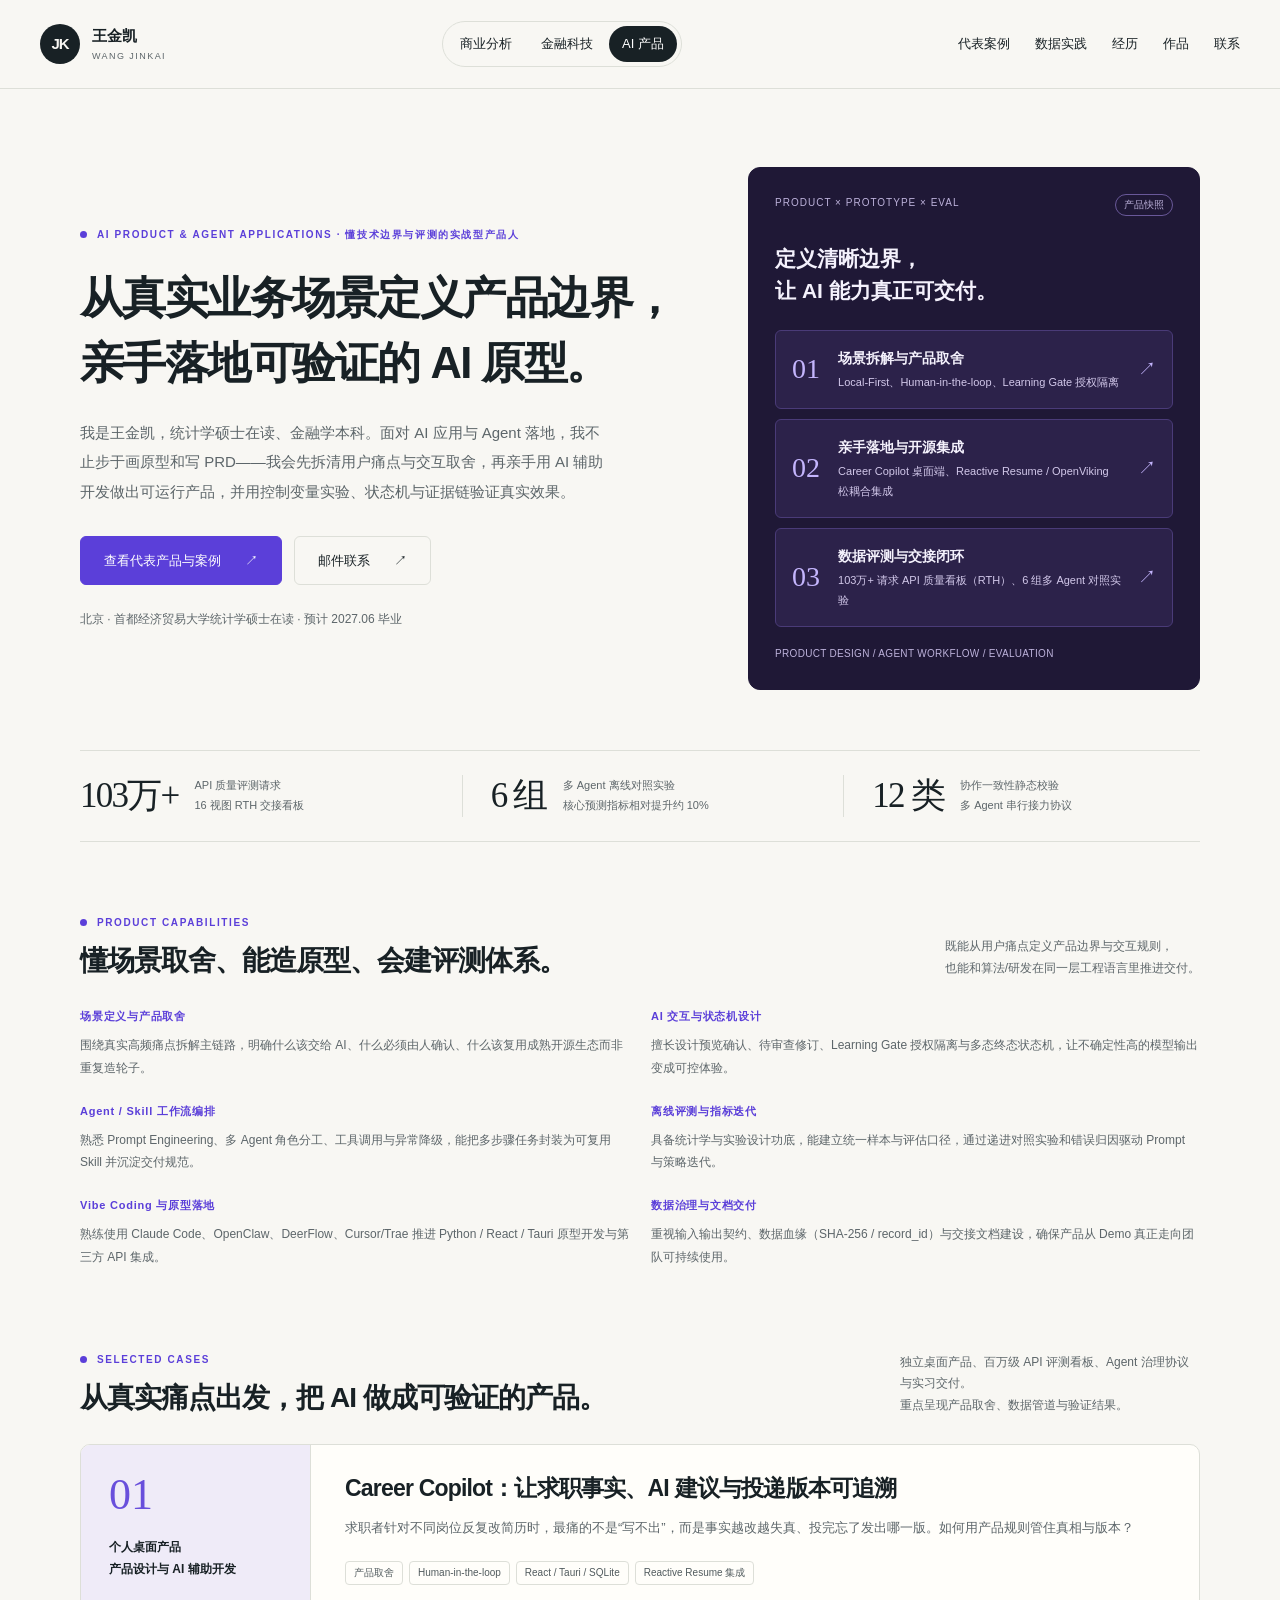
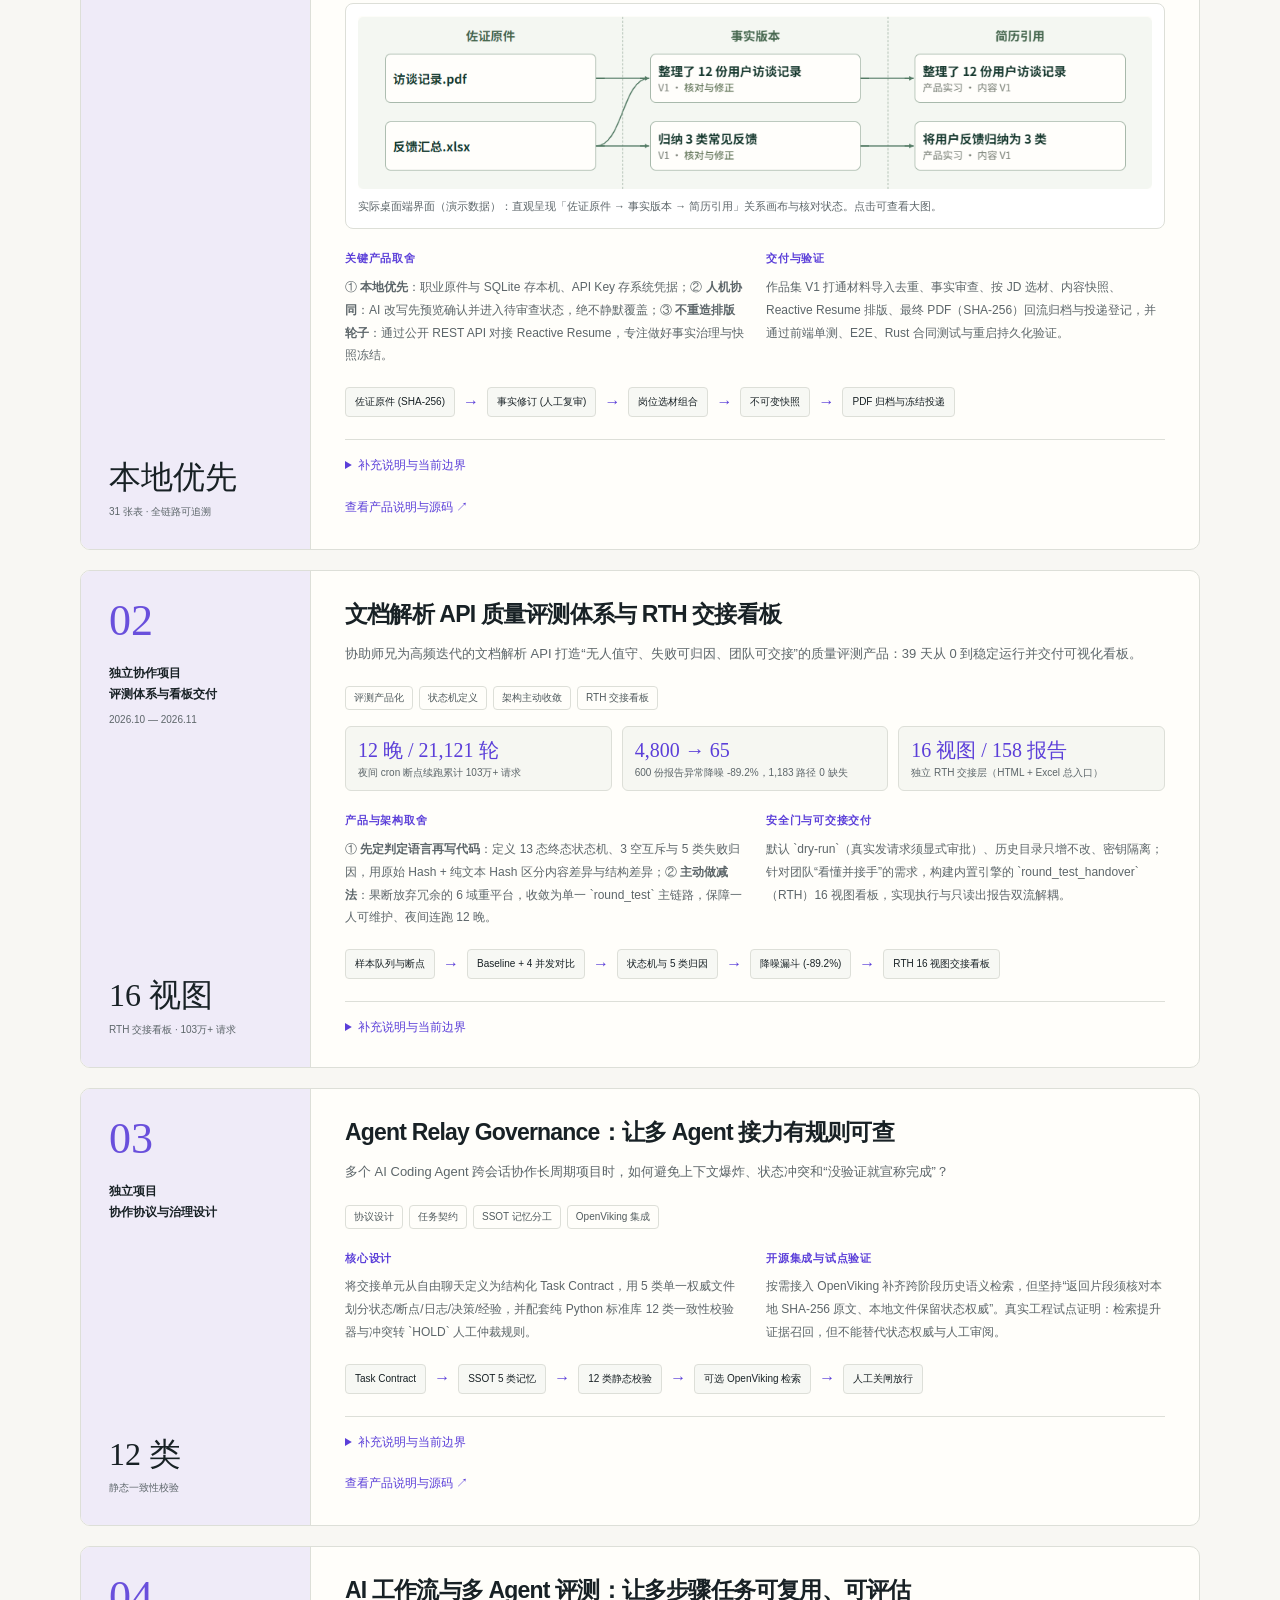
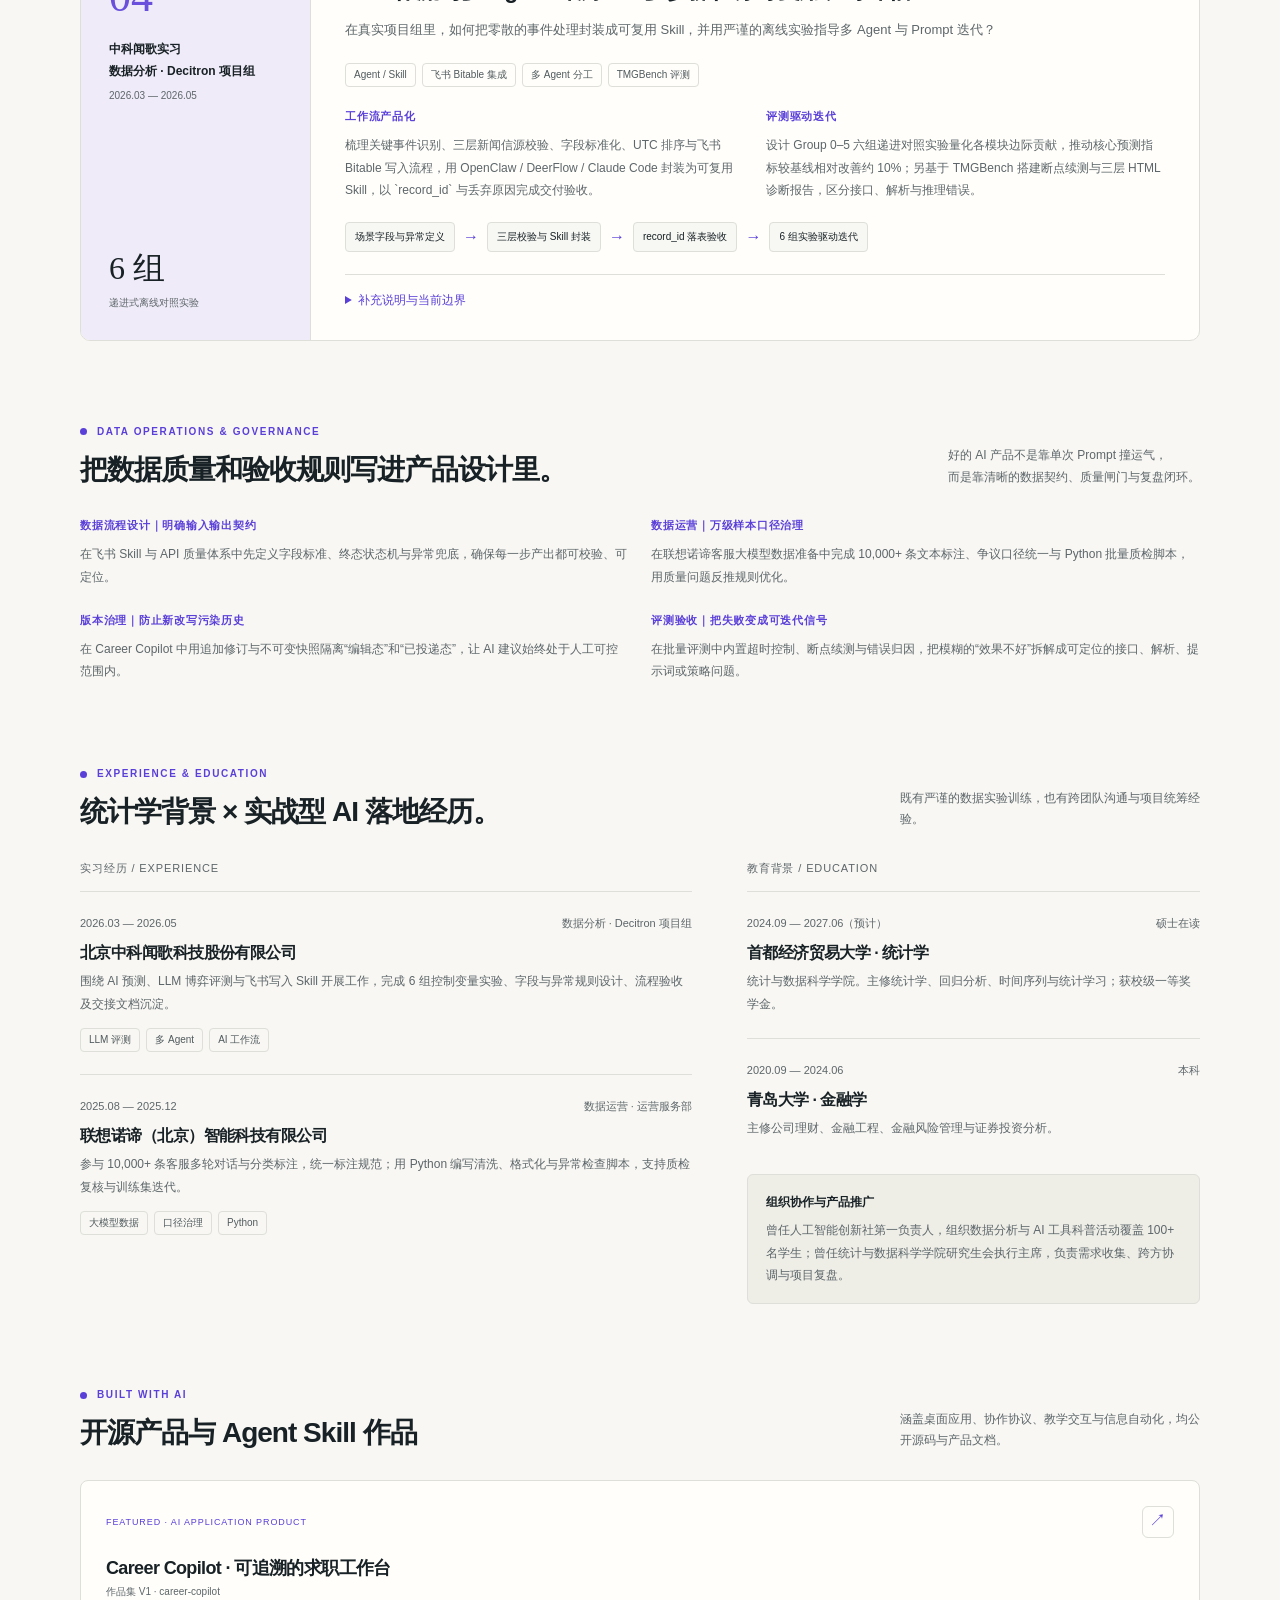
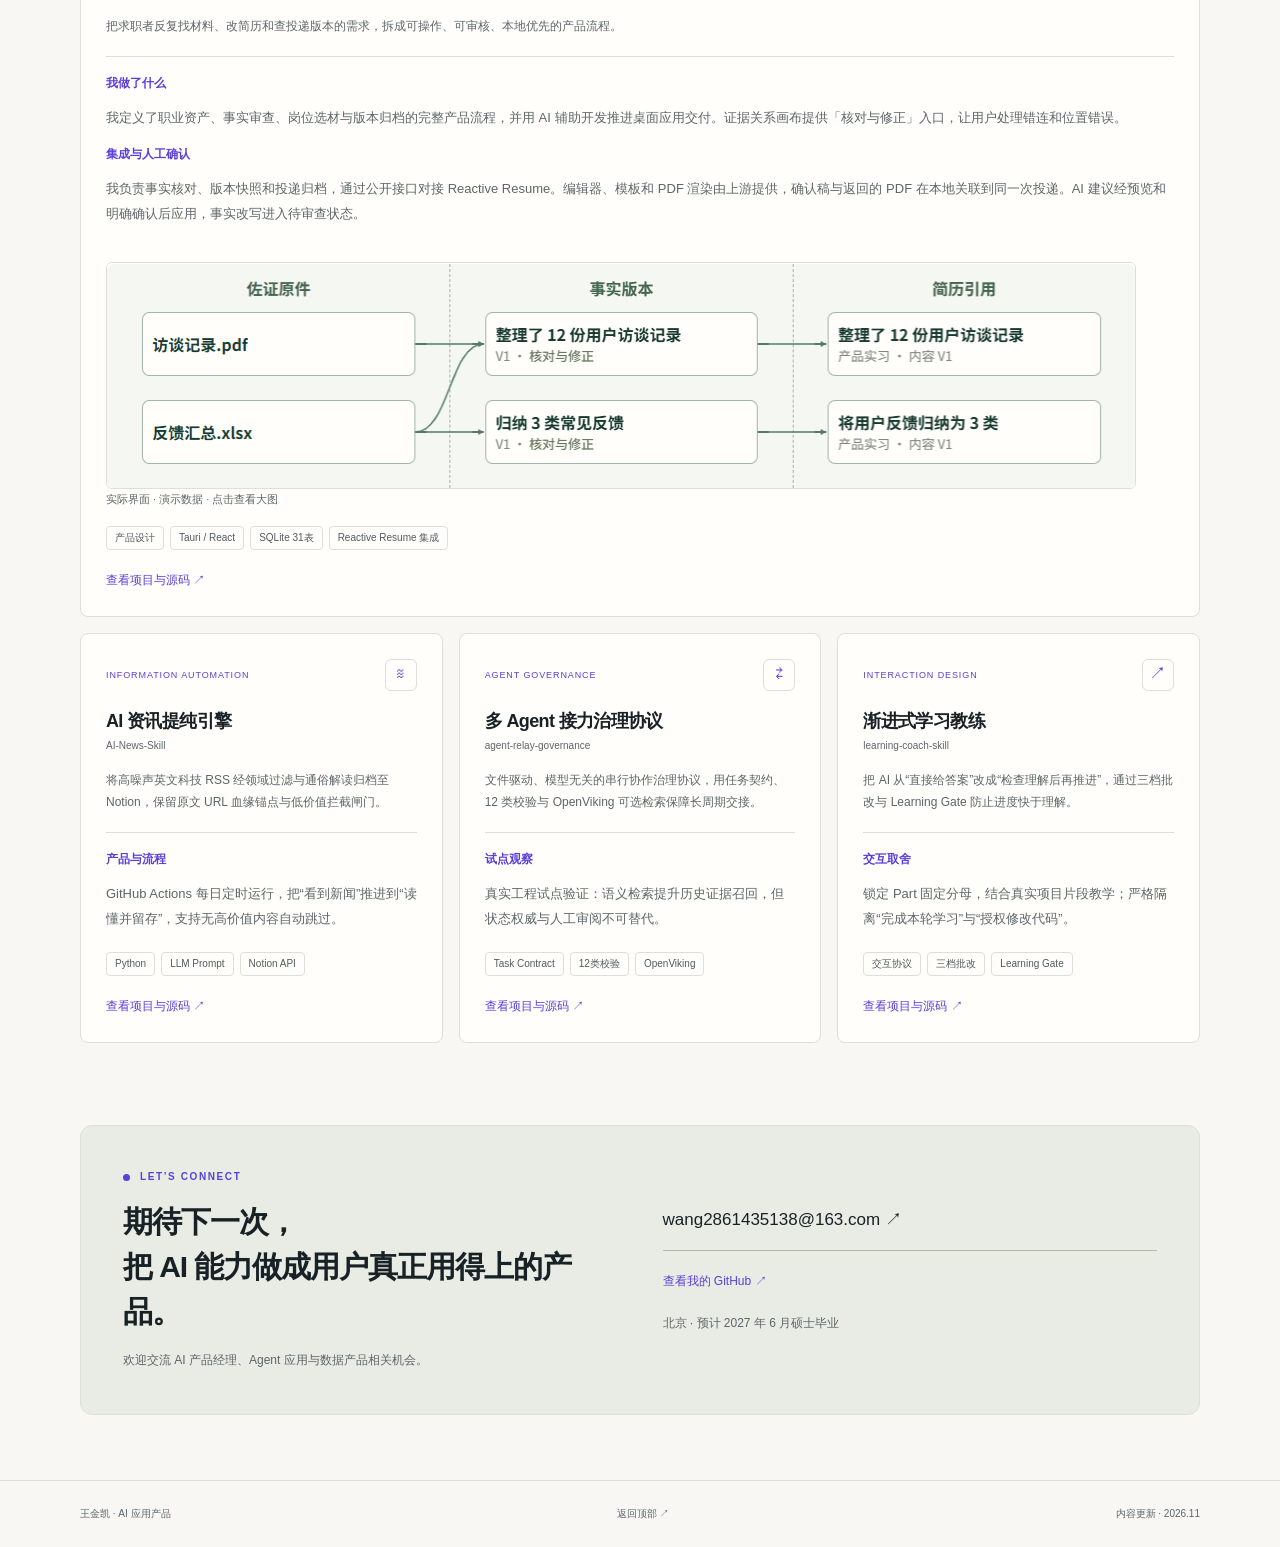
==== commit e810caeb: "feat: upgrade 3 track sites with tailored positioning, visual evidence, track switcher and anonymize" ====
--- a/ai-product/index.html
+++ b/ai-product/index.html
@@ -3,20 +3,24 @@
 <head>
 <meta charset="utf-8">
 <meta name="viewport" content="width=device-width, initial-scale=1">
-<meta name="description" content="王金凯的 AI 应用产品主页：Career Copilot 求职桌面工作台、多 Agent 协作治理、LLM 评测与可复用 AI 工作流。">
+<meta name="description" content="王金凯的 AI 应用产品主页：懂技术边界与数据评测的实战型 AI 产品人，涵盖 Career Copilot 桌面工作台、API 质量评测与交接看板、多 Agent 协作治理与 LLM 评测。">
 <meta name="theme-color" content="#F8F7F3">
 <title>王金凯 | AI 应用产品</title>
 <link rel="stylesheet" href="../assets/css/styles.css">
 </head>
-<body class="analytics">
+<body class="ai-product">
 <a class="skip-link" href="#main">跳到正文</a>
 <header class="site-header">
 <div class="header-inner">
 <a class="brand" href="#main" aria-label="王金凯，AI 应用产品主页">
 <span class="brand-mark" aria-hidden="true">JK</span>
-<span>王金凯<span class="brand-en">WANG JINKAI</span>
-</span>
+<span>王金凯<span class="brand-en">WANG JINKAI</span></span>
 </a>
+<nav class="track-nav" aria-label="求职方向切换">
+<a href="../analytics/">商业分析</a>
+<a href="../fintech/">金融科技</a>
+<a href="../ai-product/" aria-current="page">AI 产品</a>
+</nav>
 <nav class="section-nav" aria-label="页内导航">
 <a href="#cases">代表案例</a>
 <a href="#data-practice">数据实践</a>
@@ -29,65 +33,302 @@
 <main class="page-shell" id="main">
 <section class="hero" aria-labelledby="page-title">
 <div>
-<p class="eyebrow">AI PRODUCT & AGENT APPLICATIONS</p>
-<h1 id="page-title">从真实<span class="phrase">用户问题</span>出发，把 AI 能力转化为可验证的<span class="phrase">产品流程</span>。</h1>
-<p class="hero-intro">我是王金凯，统计学硕士在读、金融学本科。围绕 AI 应用与 Agent 工作流，开展需求拆解、流程设计、AI 辅助开发和效果评估；通过个人桌面应用、协作治理协议与实习交付，把想法推进为可使用、可复核的功能。</p>
+<p class="eyebrow">AI PRODUCT &amp; AGENT APPLICATIONS · 懂技术边界与评测的实战型产品人</p>
+<h1 id="page-title">从真实<span class="phrase">业务场景</span>定义产品边界，亲手落地<span class="phrase">可验证的 AI 原型</span>。</h1>
+<p class="hero-intro">我是王金凯，统计学硕士在读、金融学本科。面对 AI 应用与 Agent 落地，我不止步于画原型和写 PRD——我会先拆清用户痛点与交互取舍，再亲手用 AI 辅助开发做出可运行产品，并用控制变量实验、状态机与证据链验证真实效果。</p>
 <div class="hero-actions">
-<a class="button primary" href="#cases">查看代表案例 <span aria-hidden="true">↗</span>
-</a>
-<a class="button" href="mailto:wang2861435138@163.com">邮件联系 <span aria-hidden="true">↗</span>
-</a>
+<a class="button primary" href="#cases">查看代表产品与案例 <span aria-hidden="true">↗</span></a>
+<a class="button" href="mailto:wang2861435138@163.com">邮件联系 <span aria-hidden="true">↗</span></a>
 </div>
 <p class="hero-meta">北京 · 首都经济贸易大学统计学硕士在读 · 预计 2027.06 毕业</p>
 </div>
-<aside class="hero-board" aria-label="分析方法流程示意">
+<aside class="hero-board" aria-label="AI 产品实战快照">
 <div class="board-top">
-<span>PRODUCT APPROACH</span>
-<span>流程示意</span>
-</div>
-<p class="board-title">让 AI 应用连接<br>需求、流程与验证。</p>
+<span>PRODUCT × PROTOTYPE × EVAL</span>
+<span>产品快照</span>
+</div>
+<p class="board-title">定义清晰边界，<br>让 AI 能力真正可交付。</p>
 <div class="flow-row">
 <span class="flow-number" aria-hidden="true">01</span>
 <div>
-<strong>需求与场景</strong>
-<p>识别重复操作与关键使用场景</p>
+<strong>场景拆解与产品取舍</strong>
+<p>Local-First、Human-in-the-loop、Learning Gate 授权隔离</p>
 </div>
 <span class="flow-arrow" aria-hidden="true">↗</span>
 </div>
 <div class="flow-row">
 <span class="flow-number" aria-hidden="true">02</span>
 <div>
-<strong>流程与原型</strong>
-<p>定义输入输出、交互与确认机制</p>
+<strong>亲手落地与开源集成</strong>
+<p>Career Copilot 桌面端、Reactive Resume / OpenViking 松耦合集成</p>
 </div>
 <span class="flow-arrow" aria-hidden="true">↗</span>
 </div>
 <div class="flow-row">
 <span class="flow-number" aria-hidden="true">03</span>
 <div>
-<strong>验证与迭代</strong>
-<p>通过评测与验收定位下一步改进</p>
+<strong>数据评测与交接闭环</strong>
+<p>103万+ 请求 API 质量看板（RTH）、6 组多 Agent 对照实验</p>
 </div>
 <span class="flow-arrow" aria-hidden="true">↗</span>
 </div>
-<p class="board-caption">USER NEEDS / AI WORKFLOW / VALIDATION</p>
+<p class="board-caption">PRODUCT DESIGN / AGENT WORKFLOW / EVALUATION</p>
 </aside>
 </section>
 <div class="proof-strip" aria-label="代表实践概览">
-<div class="proof-item"><b>6组</b><span>离线对照实验<br>策略与 Agent 方案比较</span></div>
-<div class="proof-item"><b>12类</b><span>一致性检查<br>多 Agent 协作治理</span></div>
-<div class="proof-item"><b>10,000+</b><span>训练文本标注<br>客服大模型数据准备</span></div>
-</div>
-<section class="experience-section" id="skills" aria-labelledby="skills-title"><div class="section-heading"><div><p class="eyebrow">PRODUCT CAPABILITIES</p><h2 id="skills-title">连接需求、AI 能力与实际交付。</h2></div><p>以具体作品说明产品思考，<br>以流程和验收说明实现边界。</p></div><div class="case-grid"><div><h4>需求分析与业务理解</h4><p>从求职材料管理、任务交接与重复数据操作出发，拆解用户场景、关键任务和交付目标，明确优先完成的使用链路。</p></div><div><h4>产品流程与交互设计</h4><p>围绕输入输出、状态变化与用户确认设计流程，关注修改如何生效、失败如何恢复，以及历史结果如何保留。</p></div><div><h4>Agent / Skill 工作流</h4><p>结合 Prompt、工具调用、角色分工和结果校验，将多步骤任务封装为可复用工作流，明确异常与验收规则。</p></div><div><h4>评测与方案迭代</h4><p>统一样本、窗口与指标，通过离线对照实验比较 Prompt、策略模块和 Agent 组合，为方案选择提供依据。</p></div><div><h4>AI 辅助开发与接口集成</h4><p>使用 Claude Code、OpenClaw、DeerFlow 等工具辅助实现；具备 Python、JSON 处理、第三方 API 集成与批量任务开发经验。</p></div><div><h4>数据质量与交付</h4><p>结合 SQL / Python 完成数据处理与指标构建，沉淀字段规范、操作文档和复盘记录，支持复核、维护与后续复用。</p></div></div></section>
-<section class="cases" id="cases"><div class="section-heading"><div><p class="eyebrow">SELECTED CASES</p><h2>从真实问题，走向可验证的产品流程。</h2></div><p>个人产品、协作机制与实习实践。<br>分别说明问题、我的贡献与实际交付。</p></div><article class="case-card"><div class="case-side"><span class="case-index" aria-hidden="true">01</span><div><p class="case-type">个人产品<br>需求设计与 AI 辅助开发</p></div><p class="metric">本地优先</p><p class="metric-label">求职管理桌面工作台</p></div><div class="case-body"><h3>Career Copilot：让求职材料与投递版本可追溯</h3><p class="case-lead">经历散落在多份文件中，针对不同岗位反复改写时，如何管理可信内容并追溯最终投递的版本？</p><ul class="tag-list"><li>产品流程</li><li>React / Tauri</li><li>本地存储</li><li>AI 助手</li></ul><div class="case-grid"><div><h4>我的工作</h4><p>从多版本简历、岗位信息分散和经历重复整理的问题出发，拆解职业资产、岗位工作区和 AI 助手的场景，设计并实现本地桌面工作台。</p></div><div><h4>交付产出</h4><p>作品集 V1 打通材料导入、事实审查、按 JD 选材、简历内容确认、Reactive Resume 排版、最终 PDF 归档和投递登记。证据关系画布支持人工核对与修正。</p></div></div><div class="case-analysis"><h4>从问题到交付</h4><ol><li><strong>场景与优先级</strong><p>将流程定义为“职业事实 → 岗位要求 → 确认组合 → 内容版本 → 最终 PDF → 投递记录”，优先完成手工可用的纵向链路，再扩展 AI 辅助入口。</p></li><li><strong>关键产品取舍</strong><p>已确认事实才可进入简历组合；上游内容修改不会静默覆盖历史快照。最终 PDF 用摘要校验并与投递记录绑定，让“发出了哪份材料”有明确依据。</p></li><li><strong>AI 交互与验证</strong><p>助手只发送用户明确选择的上下文，建议先预览、后确认应用；事实改写创建待审查修订。合成演示与个人工作区分开，通过桌面流程和重启测试检查链路。</p></li></ol></div><div class="pipeline" aria-label="产品流程示意"><span>职业事实</span><i aria-hidden="true">→</i><span>岗位组合</span><i aria-hidden="true">→</i><span>内容版本</span><i aria-hidden="true">→</i><span>投递记录</span></div><p class="small-note">流程示意 · 展示产品设计与交付方法</p><details><summary>补充说明与当前边界</summary><div class="detail-content"><p>基于 React、TypeScript、Tauri 与 SQLite 实现。模型连接通过本机兼容接口及 Windows 凭据机制测试，真实外部模型效果仍待配置后验证。批量解析、访谈补全与自动组合优化属于后续计划。</p></div></details><a class="text-link" href="https://github.com/JKW-NB/career-copilot" target="_blank" rel="noopener noreferrer">查看产品说明与源码 ↗<span class="sr-only">（新窗口打开）</span></a></div></article><article class="case-card"><div class="case-side"><span class="case-index" aria-hidden="true">02</span><div><p class="case-type">独立项目<br>协作机制与治理设计</p></div><p class="metric">12类</p><p class="metric-label">一致性检查</p></div><div class="case-body"><h3>Agent Relay Governance：让多 Agent 接力有规则可查</h3><p class="case-lead">多个 AI Coding Agent 先后参与同一项目时，如何减少状态丢失、重复执行和交付结果难以追溯的问题？</p><ul class="tag-list"><li>需求拆解</li><li>任务契约</li><li>状态管理</li><li>验证脚本</li></ul><div class="case-grid"><div><h4>我的工作</h4><p>围绕长周期协作中的交接痛点，设计文件驱动、模型无关的治理协议，用结构化任务契约组织目标、角色、输入输出、依赖关系与验收标准。</p></div><div><h4>交付产出</h4><p>形成任务状态、恢复检查点、决策与历史记录的管理规则，配套 Python 验证脚本、模板和人工复核机制，支持按统一规范接力执行。</p></div></div><div class="case-analysis"><h4>从问题到交付</h4><ol><li><strong>定义交接单元</strong><p>将交接从一段聊天改为任务契约，明确目标、依赖、产出、验收条件、阻塞原因与下一步动作，让接手者知道任务做到哪里。</p></li><li><strong>划分信息职责</strong><p>当前状态、恢复检查点、决策原因与历史日志各自承担单一职责；按需加载上下文，避免同时维护多个相互冲突的状态来源。</p></li><li><strong>校验与人工介入</strong><p>验证脚本覆盖状态机、任务契约、依赖、验证证据、冻结决策和文件哈希等 12 类一致性；冲突按证据与人工仲裁规则处理，保留接力轨迹。</p></li></ol></div><div class="pipeline" aria-label="产品流程示意"><span>任务契约</span><i aria-hidden="true">→</i><span>状态与检查点</span><i aria-hidden="true">→</i><span>规则校验</span><i aria-hidden="true">→</i><span>交接恢复</span></div><p class="small-note">流程示意 · 展示产品设计与交付方法</p><details><summary>补充说明与当前边界</summary><div class="detail-content"><p>V2 将恢复进度与寻找历史证据分开。先读本地状态，需要查证时才启用 OpenViking，返回的片段须在已登记的本地原文中定位。</p></div></details><a class="text-link" href="https://github.com/JKW-NB/agent-relay-governance" target="_blank" rel="noopener noreferrer">查看产品说明与源码 ↗<span class="sr-only">（新窗口打开）</span></a></div></article><article class="case-card"><div class="case-side"><span class="case-index" aria-hidden="true">03</span><div><p class="case-type">中科闻歌实习<br>数据分析 · Decitron 项目组</p><p class="case-date">2026.03 — 2026.05</p></div><p class="metric">6组</p><p class="metric-label">递进式离线对照实验</p></div><div class="case-body"><h3>AI 工作流与评测：让多步骤任务形成可复用交付</h3><p class="case-lead">从事件信息到结构化记录，如何定义处理、异常与验收规则，并比较不同 AI 方案的实际表现？</p><ul class="tag-list"><li>Agent / Skill</li><li>API 集成</li><li>结果验收</li><li>LLM 评测</li></ul><div class="case-grid"><div><h4>我的工作</h4><p>梳理关键事件识别、新闻信源校验、字段标准化、UTC 排序与飞书 Bitable 写入流程；搭建 Skill，并参与 LLM 评测与 Agent 方案迭代。</p></div><div><h4>交付产出</h4><p>交付可复用自动化流程和说明文档，定义字段口径、异常处理及 record_id 验收；通过统一评测支持 Prompt、策略模块和 Agent 组合的比较。</p></div></div><div class="case-analysis"><h4>从问题到交付</h4><ol><li><strong>梳理输入输出与异常</strong><p>从价格异动和事件节点出发匹配新闻证据，明确来源链接、事件状态、发生时间和事实描述等字段，设置详情页过滤与多层信源校验。</p></li><li><strong>定义交付与验收</strong><p>标准化字段并按 UTC 排序，追加写入 Bitable；核对写入条数、记录 ID 与失败原因，将执行过程和复用规范沉淀为操作文档。</p></li><li><strong>用评测支持迭代</strong><p>在固定样本和统一口径下设计 6 组递进实验，比较 Prompt、策略模块及 Agent 组合的差异。另基于 TMGBench 构建批量评测、断点续测与错误归因流程。</p></li></ol></div><div class="pipeline" aria-label="产品流程示意"><span>场景与字段</span><i aria-hidden="true">→</i><span>处理与校验</span><i aria-hidden="true">→</i><span>落表验收</span><i aria-hidden="true">→</i><span>评测迭代</span></div><p class="small-note">流程示意 · 展示产品设计与交付方法</p><details><summary>补充说明与当前边界</summary><div class="detail-content"><p>实习岗位为数据分析。预测市场实验与 TMGBench 博弈推理评测是不同实践，分别用于策略比较与求解器诊断；内部工作流仅展示方法和职责，不公开原始业务数据。</p></div></details></div></article></section>
-<section class="experience-section" id="data-practice" aria-labelledby="data-title"><div class="section-heading"><div><p class="eyebrow">DATA OPERATIONS & GOVERNANCE</p><h2 id="data-title">把数据质量和交付规则设计进产品流程。</h2></div><p>从用户输入到结果验收，<br>明确数据如何进入、如何变更、如何使用。</p></div><div class="case-grid"><div><h4>数据流程设计｜定义输入与输出</h4><p>在飞书 Skill 实践中拆解事件识别、信源校验、字段标准化和落表步骤，明确事件名称、状态、时间、事实描述与来源链接等字段，串联处理流程与验收要求。</p></div><div><h4>数据运营｜用质量问题推动迭代</h4><p>在客服大模型训练数据准备中参与 10,000+ 条文本标注，梳理分类口径和争议样例；通过抽样质检、异常复核与问题汇总，为标注规范和训练集更新提供依据。</p></div><div><h4>版本治理｜明确哪些内容可以使用</h4><p>在 Career Copilot 中设计事实审查、岗位组合、内容快照与最终 PDF 的版本绑定；AI 改写生成待审查修订，确认后才能用于新内容，历史简历保留原有版本。</p></div><div><h4>管道验收｜覆盖成功与异常路径</h4><p>在事件工作流中设置字段校验、UTC 排序、追加写入和记录 ID 验收；在批量评测中加入超时、断点续测与错误归因，将恢复规则和交付检查一并纳入流程设计。</p></div></div><div class="pipeline" aria-label="数据处理方法示意"><span>数据获取 / 接入</span><i aria-hidden="true">→</i><span>清洗与标准化</span><i aria-hidden="true">→</i><span>质量校验</span><i aria-hidden="true">→</i><span>结构化输出</span><i aria-hidden="true">→</i><span>验收与复盘</span></div><p class="small-note">方法示意 · 具体处理环节按项目场景配置</p></section>
+<div class="proof-item"><b>103万+</b><span>API 质量评测请求<br>16 视图 RTH 交接看板</span></div>
+<div class="proof-item"><b>6 组</b><span>多 Agent 离线对照实验<br>核心预测指标相对提升约 10%</span></div>
+<div class="proof-item"><b>12 类</b><span>协作一致性静态校验<br>多 Agent 串行接力协议</span></div>
+</div>
+
+<section class="experience-section" id="skills" aria-labelledby="skills-title">
+<div class="section-heading">
+<div><p class="eyebrow">PRODUCT CAPABILITIES</p><h2 id="skills-title">懂场景取舍、能造原型、会建评测体系。</h2></div>
+<p>既能从用户痛点定义产品边界与交互规则，<br>也能和算法/研发在同一层工程语言里推进交付。</p>
+</div>
+<div class="case-grid">
+<div><h4>场景定义与产品取舍</h4><p>围绕真实高频痛点拆解主链路，明确什么该交给 AI、什么必须由人确认、什么该复用成熟开源生态而非重复造轮子。</p></div>
+<div><h4>AI 交互与状态机设计</h4><p>擅长设计预览确认、待审查修订、Learning Gate 授权隔离与多态终态状态机，让不确定性高的模型输出变成可控体验。</p></div>
+<div><h4>Agent / Skill 工作流编排</h4><p>熟悉 Prompt Engineering、多 Agent 角色分工、工具调用与异常降级，能把多步骤任务封装为可复用 Skill 并沉淀交付规范。</p></div>
+<div><h4>离线评测与指标迭代</h4><p>具备统计学与实验设计功底，能建立统一样本与评估口径，通过递进对照实验和错误归因驱动 Prompt 与策略迭代。</p></div>
+<div><h4>Vibe Coding 与原型落地</h4><p>熟练使用 Claude Code、OpenClaw、DeerFlow、Cursor/Trae 推进 Python / React / Tauri 原型开发与第三方 API 集成。</p></div>
+<div><h4>数据治理与文档交付</h4><p>重视输入输出契约、数据血缘（SHA-256 / record_id）与交接文档建设，确保产品从 Demo 真正走向团队可持续使用。</p></div>
+</div>
+</section>
+
+<section class="cases" id="cases">
+<div class="section-heading">
+<div>
+<p class="eyebrow">SELECTED CASES</p>
+<h2>从真实痛点出发，把 AI 做成可验证的产品。</h2>
+</div>
+<p>独立桌面产品、百万级 API 评测看板、Agent 治理协议与实习交付。<br>重点呈现产品取舍、数据管道与验证结果。</p>
+</div>
+
+<article class="case-card">
+<div class="case-side">
+<span class="case-index" aria-hidden="true">01</span>
+<div>
+<p class="case-type">个人桌面产品<br>产品设计与 AI 辅助开发</p>
+</div>
+<p class="metric">本地优先</p>
+<p class="metric-label">31 张表 · 全链路可追溯</p>
+</div>
+<div class="case-body">
+<h3>Career Copilot：让求职事实、AI 建议与投递版本可追溯</h3>
+<p class="case-lead">求职者针对不同岗位反复改简历时，最痛的不是“写不出”，而是事实越改越失真、投完忘了发出哪一版。如何用产品规则管住真相与版本？</p>
+<ul class="tag-list">
+<li>产品取舍</li>
+<li>Human-in-the-loop</li>
+<li>React / Tauri / SQLite</li>
+<li>Reactive Resume 集成</li>
+</ul>
+<figure class="case-figure">
+<a href="../assets/career-copilot-evidence.png"><img src="../assets/career-copilot-evidence.png" alt="Career Copilot 证据关系画布：佐证原件连接事实版本，再连接引用它的简历条目" width="1030" height="225" loading="lazy"></a>
+<figcaption>实际桌面端界面（演示数据）：直观呈现「佐证原件 → 事实版本 → 简历引用」关系画布与核对状态。点击可查看大图。</figcaption>
+</figure>
+<div class="case-grid">
+<div>
+<h4>关键产品取舍</h4>
+<p>① <strong>本地优先</strong>：职业原件与 SQLite 存本机、API Key 存系统凭据；② <strong>人机协同</strong>：AI 改写先预览确认并进入待审查状态，绝不静默覆盖；③ <strong>不重造排版轮子</strong>：通过公开 REST API 对接 Reactive Resume，专注做好事实治理与快照冻结。</p>
+</div>
+<div>
+<h4>交付与验证</h4>
+<p>作品集 V1 打通材料导入去重、事实审查、按 JD 选材、内容快照、Reactive Resume 排版、最终 PDF（SHA-256）回流归档与投递登记，并通过前端单测、E2E、Rust 合同测试与重启持久化验证。</p>
+</div>
+</div>
+<div class="pipeline" aria-label="产品数据管道">
+<span>佐证原件 (SHA-256)</span>
+<i aria-hidden="true">→</i>
+<span>事实修订 (人工复审)</span>
+<i aria-hidden="true">→</i>
+<span>岗位选材组合</span>
+<i aria-hidden="true">→</i>
+<span>不可变快照</span>
+<i aria-hidden="true">→</i>
+<span>PDF 归档与冻结投递</span>
+</div>
+<details>
+<summary>补充说明与当前边界</summary>
+<div class="detail-content">
+<p>模型连接已通过本机兼容接口与 Windows 凭据机制验收，真实外部模型效果需按用户所配服务实测；批量材料自动解析、模拟访谈与自动选材优化列在后续迭代计划中。</p>
+</div>
+</details>
+<a class="text-link" href="https://github.com/JKW-NB/career-copilot" target="_blank" rel="noopener noreferrer">查看产品说明与源码 ↗<span class="sr-only">（新窗口打开）</span></a>
+</div>
+</article>
+
+<article class="case-card">
+<div class="case-side">
+<span class="case-index" aria-hidden="true">02</span>
+<div>
+<p class="case-type">独立协作项目<br>评测体系与看板交付</p>
+<p class="case-date">2026.10 — 2026.11</p>
+</div>
+<p class="metric">16 视图</p>
+<p class="metric-label">RTH 交接看板 · 103万+ 请求</p>
+</div>
+<div class="case-body">
+<h3>文档解析 API 质量评测体系与 RTH 交接看板</h3>
+<p class="case-lead">协助师兄为高频迭代的文档解析 API 打造“无人值守、失败可归因、团队可交接”的质量评测产品：39 天从 0 到稳定运行并交付可视化看板。</p>
+<ul class="tag-list">
+<li>评测产品化</li>
+<li>状态机定义</li>
+<li>架构主动收敛</li>
+<li>RTH 交接看板</li>
+</ul>
+<div class="kpi-inline" aria-label="核心交付指标">
+<div class="kpi-chip"><b>12 晚 / 21,121 轮</b><span>夜间 cron 断点续跑累计 103万+ 请求</span></div>
+<div class="kpi-chip"><b>4,800 → 65</b><span>600 份报告异常降噪 -89.2%，1,183 路径 0 缺失</span></div>
+<div class="kpi-chip"><b>16 视图 / 158 报告</b><span>独立 RTH 交接层（HTML + Excel 总入口）</span></div>
+</div>
+<div class="case-grid">
+<div>
+<h4>产品与架构取舍</h4>
+<p>① <strong>先定判定语言再写代码</strong>：定义 13 态终态状态机、3 空互斥与 5 类失败归因，用原始 Hash + 纯文本 Hash 区分内容差异与结构差异；② <strong>主动做减法</strong>：果断放弃冗余的 6 域重平台，收敛为单一 `round_test` 主链路，保障一人可维护、夜间连跑 12 晚。</p>
+</div>
+<div>
+<h4>安全门与可交接交付</h4>
+<p>默认 `dry-run`（真实发请求须显式审批）、历史目录只增不改、密钥隔离；针对团队“看懂并接手”的需求，构建内置引擎的 `round_test_handover`（RTH）16 视图看板，实现执行与只读出报告双流解耦。</p>
+</div>
+</div>
+<div class="pipeline" aria-label="评测交付管道">
+<span>样本队列与断点</span>
+<i aria-hidden="true">→</i>
+<span>Baseline + 4 并发对比</span>
+<i aria-hidden="true">→</i>
+<span>状态机与 5 类归因</span>
+<i aria-hidden="true">→</i>
+<span>降噪漏斗 (-89.2%)</span>
+<i aria-hidden="true">→</i>
+<span>RTH 16 视图交接看板</span>
+</div>
+<details>
+<summary>补充说明与当前边界</summary>
+<div class="detail-content">
+<p>11/09 七并发异常夜验证了“轮级归因只回答可不可比，根因必须下钻请求级”，据此推动并发锁 4 与 503 退避。同时明确能力边界：自动化 PASS 只代表与 baseline 一致，不等同于人工 Gold 语义正确性。</p>
+</div>
+</details>
+</div>
+</article>
+
+<article class="case-card">
+<div class="case-side">
+<span class="case-index" aria-hidden="true">03</span>
+<div>
+<p class="case-type">独立项目<br>协作协议与治理设计</p>
+</div>
+<p class="metric">12 类</p>
+<p class="metric-label">静态一致性校验</p>
+</div>
+<div class="case-body">
+<h3>Agent Relay Governance：让多 Agent 接力有规则可查</h3>
+<p class="case-lead">多个 AI Coding Agent 跨会话协作长周期项目时，如何避免上下文爆炸、状态冲突和“没验证就宣称完成”？</p>
+<ul class="tag-list">
+<li>协议设计</li>
+<li>任务契约</li>
+<li>SSOT 记忆分工</li>
+<li>OpenViking 集成</li>
+</ul>
+<div class="case-grid">
+<div>
+<h4>核心设计</h4>
+<p>将交接单元从自由聊天定义为结构化 Task Contract，用 5 类单一权威文件划分状态/断点/日志/决策/经验，并配套纯 Python 标准库 12 类一致性校验器与冲突转 `HOLD` 人工仲裁规则。</p>
+</div>
+<div>
+<h4>开源集成与试点验证</h4>
+<p>按需接入 OpenViking 补齐跨阶段历史语义检索，但坚持“返回片段须核对本地 SHA-256 原文、本地文件保留状态权威”。真实工程试点证明：检索提升证据召回，但不能替代状态权威与人工审阅。</p>
+</div>
+</div>
+<div class="pipeline" aria-label="治理数据管道">
+<span>Task Contract</span>
+<i aria-hidden="true">→</i>
+<span>SSOT 5 类记忆</span>
+<i aria-hidden="true">→</i>
+<span>12 类静态校验</span>
+<i aria-hidden="true">→</i>
+<span>可选 OpenViking 检索</span>
+<i aria-hidden="true">→</i>
+<span>人工关闸放行</span>
+</div>
+<details>
+<summary>补充说明与当前边界</summary>
+<div class="detail-content">
+<p>ARG 是轻量文件协议而非 Agent Runtime，不做并行调度运行时，也不自动判定业务验收是否通过。</p>
+</div>
+</details>
+<a class="text-link" href="https://github.com/JKW-NB/agent-relay-governance" target="_blank" rel="noopener noreferrer">查看产品说明与源码 ↗<span class="sr-only">（新窗口打开）</span></a>
+</div>
+</article>
+
+<article class="case-card">
+<div class="case-side">
+<span class="case-index" aria-hidden="true">04</span>
+<div>
+<p class="case-type">中科闻歌实习<br>数据分析 · Decitron 项目组</p>
+<p class="case-date">2026.03 — 2026.05</p>
+</div>
+<p class="metric">6 组</p>
+<p class="metric-label">递进式离线对照实验</p>
+</div>
+<div class="case-body">
+<h3>AI 工作流与多 Agent 评测：让多步骤任务可复用、可评估</h3>
+<p class="case-lead">在真实项目组里，如何把零散的事件处理封装成可复用 Skill，并用严谨的离线实验指导多 Agent 与 Prompt 迭代？</p>
+<ul class="tag-list">
+<li>Agent / Skill</li>
+<li>飞书 Bitable 集成</li>
+<li>多 Agent 分工</li>
+<li>TMGBench 评测</li>
+</ul>
+<div class="case-grid">
+<div>
+<h4>工作流产品化</h4>
+<p>梳理关键事件识别、三层新闻信源校验、字段标准化、UTC 排序与飞书 Bitable 写入流程，用 OpenClaw / DeerFlow / Claude Code 封装为可复用 Skill，以 `record_id` 与丢弃原因完成交付验收。</p>
+</div>
+<div>
+<h4>评测驱动迭代</h4>
+<p>设计 Group 0–5 六组递进对照实验量化各模块边际贡献，推动核心预测指标较基线相对改善约 10%；另基于 TMGBench 搭建断点续测与三层 HTML 诊断报告，区分接口、解析与推理错误。</p>
+</div>
+</div>
+<div class="pipeline" aria-label="工作流与评测管道">
+<span>场景字段与异常定义</span>
+<i aria-hidden="true">→</i>
+<span>三层校验与 Skill 封装</span>
+<i aria-hidden="true">→</i>
+<span>record_id 落表验收</span>
+<i aria-hidden="true">→</i>
+<span>6 组实验驱动迭代</span>
+</div>
+<details>
+<summary>补充说明与当前边界</summary>
+<div class="detail-content">
+<p>实习岗位为数据分析。预测市场实验与 TMGBench 博弈推理评测为不同模块实践；内部工作流仅展示产品与评测方法，不公开业务原始数据。</p>
+</div>
+</details>
+</div>
+</article>
+</section>
+
+<section class="experience-section" id="data-practice" aria-labelledby="data-title">
+<div class="section-heading">
+<div><p class="eyebrow">DATA OPERATIONS &amp; GOVERNANCE</p><h2 id="data-title">把数据质量和验收规则写进产品设计里。</h2></div>
+<p>好的 AI 产品不是靠单次 Prompt 撞运气，<br>而是靠清晰的数据契约、质量闸门与复盘闭环。</p>
+</div>
+<div class="case-grid">
+<div><h4>数据流程设计｜明确输入输出契约</h4><p>在飞书 Skill 与 API 质量体系中先定义字段标准、终态状态机与异常兜底，确保每一步产出都可校验、可定位。</p></div>
+<div><h4>数据运营｜万级样本口径治理</h4><p>在联想诺谛客服大模型数据准备中完成 10,000+ 条文本标注、争议口径统一与 Python 批量质检脚本，用质量问题反推规则优化。</p></div>
+<div><h4>版本治理｜防止新改写污染历史</h4><p>在 Career Copilot 中用追加修订与不可变快照隔离“编辑态”和“已投递态”，让 AI 建议始终处于人工可控范围内。</p></div>
+<div><h4>评测验收｜把失败变成可迭代信号</h4><p>在批量评测中内置超时控制、断点续测与错误归因，把模糊的“效果不好”拆解成可定位的接口、解析、提示词或策略问题。</p></div>
+</div>
+</section>
+
 <section class="experience-section" id="experience">
 <div class="section-heading">
 <div>
-<p class="eyebrow">EXPERIENCE & EDUCATION</p>
-<h2>用数据理解业务，用协作推进交付。</h2>
-</div>
-<p>在实习、研究与组织协作中，<br>积累分析、沟通和执行经验。</p>
+<p class="eyebrow">EXPERIENCE &amp; EDUCATION</p>
+<h2>统计学背景 × 实战型 AI 落地经历。</h2>
+</div>
+<p>既有严谨的数据实验训练，也有跨团队沟通与项目统筹经验。</p>
 </div>
 <div class="experience-layout">
 <div>
@@ -98,12 +339,8 @@
 <span>数据分析 · Decitron 项目组</span>
 </div>
 <h3>北京中科闻歌科技股份有限公司</h3>
-<p>围绕 AI 预测、LLM 评测与飞书写入流程开展实习工作，完成方案对照、字段与异常规则设计、流程验证和说明文档，支持模型迭代与流程复用。</p>
-<ul class="tag-list">
-<li>Python</li>
-<li>实验评测</li>
-<li>AI 工作流</li>
-</ul>
+<p>围绕 AI 预测、LLM 博弈评测与飞书写入 Skill 开展工作，完成 6 组控制变量实验、字段与异常规则设计、流程验收及交接文档沉淀。</p>
+<ul class="tag-list"><li>LLM 评测</li><li>多 Agent</li><li>AI 工作流</li></ul>
 </article>
 <article class="timeline-item">
 <div class="item-meta">
@@ -111,12 +348,8 @@
 <span>数据运营 · 运营服务部</span>
 </div>
 <h3>联想诺谛（北京）智能科技有限公司</h3>
-<p>参与 10,000+ 条客服多轮对话、问题分类与用户反馈文本标注，梳理标注规范和争议样例；使用 Python 完成清洗、标准化、格式转换、异常检查与批量导出。参与质检复核并汇总问题，支持训练集和标注规则迭代。</p>
-<ul class="tag-list">
-<li>pandas</li>
-<li>数据质量</li>
-<li>文本数据</li>
-</ul>
+<p>参与 10,000+ 条客服多轮对话与分类标注，统一标注规范；用 Python 编写清洗、格式化与异常检查脚本，支持质检复核与训练集迭代。</p>
+<ul class="tag-list"><li>大模型数据</li><li>口径治理</li><li>Python</li></ul>
 </article>
 </div>
 <div>
@@ -127,7 +360,7 @@
 <span>硕士在读</span>
 </div>
 <h3>首都经济贸易大学 · 统计学</h3>
-<p>统计与数据科学学院。学习统计学、抽样调查、回归分析、计量经济学与时间序列分析；获校级一等奖学金。</p>
+<p>统计与数据科学学院。主修统计学、回归分析、时间序列与统计学习；获校级一等奖学金。</p>
 </article>
 <article class="timeline-item">
 <div class="item-meta">
@@ -135,117 +368,87 @@
 <span>本科</span>
 </div>
 <h3>青岛大学 · 金融学</h3>
-<p>学习金融工程、公司理财、金融风险管理与证券投资分析。</p>
+<p>主修公司理财、金融工程、金融风险管理与证券投资分析。</p>
 </article>
 <div class="community-note">
-<strong>组织协作与知识分享</strong>曾任人工智能创新社第一负责人，组织数据分析与 AI 科普讲座、沙龙，累计覆盖 100+ 名学生，统筹选题、分工与社群运营；曾任统计与数据科学学院研究生会执行主席，参与活动规划、需求对接和执行复盘。</div>
-</div>
-</div>
-</section>
+<strong>组织协作与产品推广</strong>曾任人工智能创新社第一负责人，组织数据分析与 AI 工具科普活动覆盖 100+ 名学生；曾任统计与数据科学学院研究生会执行主席，负责需求收集、跨方协调与项目复盘。</div>
+</div>
+</div>
+</section>
+
 <section class="works-section" id="works">
 <div class="section-heading">
 <div>
 <p class="eyebrow">BUILT WITH AI</p>
-<h2>AI 辅助开发与研究工具</h2>
-</div>
-<p>个人作品涵盖需求拆解、流程设计与 AI 辅助实现。<br>通过公开说明和源码，进一步了解作品。</p>
-</div>
-<div class="works-grid">
-<article class="work-card">
-<div class="work-top">
-<span class="work-category">INFORMATION AUTOMATION</span>
-<span class="work-symbol" aria-hidden="true">≋</span>
-</div>
-<h3>AI 资讯提纯引擎</h3>
-<p class="repo-name">AI-News-Skill</p>
-<p class="work-description">面向 AI 与量化金融等领域，将 RSS 资讯经过模型筛选和中文解读，再归档至 Notion；保留原文链接，方便回溯信息来源。</p>
-<div class="work-detail">
-<h4>流程与实现</h4><p>监听 Hacker News RSS 获取英文资讯，经火山引擎 Doubao 进行主题过滤与中文解读，再调用 Notion API 结构化归档。工作流面向 GitHub Actions 自动化运行，保留原文追溯链接。</p>
-<h4>设计要点</h4><p>将获取、分析与归档拆成三个环节，围绕 AI、机器学习、经济统计和量化金融设置筛选目标，使信息处理流程可以复用。</p>
-</div>
-<ul class="tag-list">
-<li>Python</li>
-<li>RSS</li>
-<li>LLM</li>
-<li>Notion API</li>
-</ul>
-<a class="text-link" href="https://github.com/JKW-NB/AI-News-Skill" target="_blank" rel="noopener noreferrer">查看项目与源码<span aria-hidden="true"> ↗</span>
-<span class="sr-only">（新窗口打开）</span>
-</a>
-</article>
-<article class="work-card">
-<div class="work-top">
-<span class="work-category">AGENT GOVERNANCE</span>
-<span class="work-symbol" aria-hidden="true">⇄</span>
-</div>
-<h3>多 Agent 接力治理协议</h3>
-<p class="repo-name">agent-relay-governance</p>
-<p class="work-description">将项目状态、交接检查点、人工复核与 SHA256 归档规则封装为 Skill，让不同 Agent 的串行协作更容易交接与追溯。</p>
-<div class="work-detail">
-<h4>流程与实现</h4><p>通过任务契约定义交接目标与验收条件，分别管理当前状态、恢复检查点、决策和历史日志；结合 Python 脚本进行 12 类一致性检查。</p>
-<h4>设计要点</h4><p>公开试点中，首组 9 道证据定位题由本地方案命中 7 道，增加检索后命中 8 道；另取 5 道新题，两组全部命中。因此保留按需检索，当前进度仍以本地记录为准。</p>
-</div>
-<ul class="tag-list">
-<li>Agent Skill</li>
-<li>状态管理</li>
-<li>人工复核</li>
-<li>可追溯</li>
-</ul>
-<a class="text-link" href="https://github.com/JKW-NB/agent-relay-governance" target="_blank" rel="noopener noreferrer">查看项目与源码<span aria-hidden="true"> ↗</span>
-<span class="sr-only">（新窗口打开）</span>
-</a>
-</article>
-<article class="work-card">
-<div class="work-top">
-<span class="work-category">LEARNING EXPERIENCE</span>
-<span class="work-symbol" aria-hidden="true">↗</span>
-</div>
-<h3>渐进式学习教练</h3>
-<p class="repo-name">learning-coach-skill</p>
-<p class="work-description">一次聚焦一个核心概念，结合实际项目讲解，再通过理解检查推进学习；将学习进度与进入开发的条件组织成可复用 Skill。</p>
-<div class="work-detail">
-<h4>流程与实现</h4><p>每次讲解一个核心概念，先用通俗语言说明，再引入正式术语；结合当前项目举例，通过理解检查、回答批改和进度显示组织学习过程。</p>
-<h4>设计要点</h4><p>区分当前必须理解的内容与后续知识，以 Learning Gate 控制推进节奏；学习驱动开发时，进入实现阶段需要明确授权。</p>
-</div>
-<ul class="tag-list">
-<li>Codex Skill</li>
-<li>理解检查</li>
-<li>Learning Gate</li>
-</ul>
-<a class="text-link" href="https://github.com/JKW-NB/learning-coach-skill" target="_blank" rel="noopener noreferrer">查看项目与源码<span aria-hidden="true"> ↗</span>
-<span class="sr-only">（新窗口打开）</span>
-</a>
-</article>
+<h2>开源产品与 Agent Skill 作品</h2>
+</div>
+<p>涵盖桌面应用、协作协议、教学交互与信息自动化，均公开源码与产品文档。</p>
+</div>
+<div class="works-grid cols-3">
 <article class="work-card" data-project="career-copilot">
-<div class="work-top"><span class="work-category">AI APPLICATION ENGINEERING</span><span class="work-symbol" aria-hidden="true">↗</span></div>
+<div class="work-top"><span class="work-category">FEATURED · AI APPLICATION PRODUCT</span><span class="work-symbol" aria-hidden="true">↗</span></div>
 <h3>Career Copilot · 可追溯的求职工作台</h3>
 <p class="repo-name">作品集 V1 · career-copilot</p>
-<p class="work-description">把求职者反复找材料、改简历和查投递版本的需求，拆成可操作、可审核的产品流程。</p>
+<p class="work-description">把求职者反复找材料、改简历和查投递版本的需求，拆成可操作、可审核、本地优先的产品流程。</p>
 <div class="work-detail">
-<h4>我做了什么</h4><p>我定义了职业资产、事实审查、岗位选材与版本归档的流程，并用 AI 辅助开发推进桌面应用交付。证据关系画布提供「核对与修正」入口，让用户处理错连和位置错误。</p>
+<h4>我做了什么</h4><p>我定义了职业资产、事实审查、岗位选材与版本归档的完整产品流程，并用 AI 辅助开发推进桌面应用交付。证据关系画布提供「核对与修正」入口，让用户处理错连和位置错误。</p>
 <h4>集成与人工确认</h4><p>我负责事实核对、版本快照和投递归档，通过公开接口对接 <a href="https://github.com/reactive-resume/reactive-resume">Reactive Resume</a>。编辑器、模板和 PDF 渲染由上游提供，确认稿与返回的 PDF 在本地关联到同一次投递。AI 建议经预览和明确确认后应用，事实改写进入待审查状态。</p>
 </div>
 <figure class="work-preview">
 <a href="../assets/career-copilot-evidence.png"><img src="../assets/career-copilot-evidence.png" alt="证据关系画布：佐证文件连接事实版本，再连接引用它的简历条目" width="1030" height="225" loading="lazy"></a>
 <figcaption class="small-note">实际界面 · 演示数据 · 点击查看大图</figcaption>
 </figure>
-<ul class="tag-list"><li>Tauri / React</li><li>TypeScript / Rust</li><li>SQLite</li><li>证据追溯</li></ul>
+<ul class="tag-list"><li>产品设计</li><li>Tauri / React</li><li>SQLite 31表</li><li>Reactive Resume 集成</li></ul>
 <a class="text-link" href="https://github.com/JKW-NB/career-copilot" target="_blank" rel="noopener noreferrer">查看项目与源码<span aria-hidden="true"> ↗</span><span class="sr-only">（新窗口打开）</span></a>
 </article>
-</div>
-</section>
+
+<article class="work-card">
+<div class="work-top"><span class="work-category">INFORMATION AUTOMATION</span><span class="work-symbol" aria-hidden="true">≋</span></div>
+<h3>AI 资讯提纯引擎</h3>
+<p class="repo-name">AI-News-Skill</p>
+<p class="work-description">将高噪声英文科技 RSS 经领域过滤与通俗解读归档至 Notion，保留原文 URL 血缘锚点与低价值拦截闸门。</p>
+<div class="work-detail">
+<h4>产品与流程</h4><p>GitHub Actions 每日定时运行，把“看到新闻”推进到“读懂并留存”，支持无高价值内容自动跳过。</p>
+</div>
+<ul class="tag-list"><li>Python</li><li>LLM Prompt</li><li>Notion API</li></ul>
+<a class="text-link" href="https://github.com/JKW-NB/AI-News-Skill" target="_blank" rel="noopener noreferrer">查看项目与源码<span aria-hidden="true"> ↗</span><span class="sr-only">（新窗口打开）</span></a>
+</article>
+
+<article class="work-card">
+<div class="work-top"><span class="work-category">AGENT GOVERNANCE</span><span class="work-symbol" aria-hidden="true">⇄</span></div>
+<h3>多 Agent 接力治理协议</h3>
+<p class="repo-name">agent-relay-governance</p>
+<p class="work-description">文件驱动、模型无关的串行协作治理协议，用任务契约、12 类校验与 OpenViking 可选检索保障长周期交接。</p>
+<div class="work-detail">
+<h4>试点观察</h4><p>真实工程试点验证：语义检索提升历史证据召回，但状态权威与人工审阅不可替代。</p>
+</div>
+<ul class="tag-list"><li>Task Contract</li><li>12类校验</li><li>OpenViking</li></ul>
+<a class="text-link" href="https://github.com/JKW-NB/agent-relay-governance" target="_blank" rel="noopener noreferrer">查看项目与源码<span aria-hidden="true"> ↗</span><span class="sr-only">（新窗口打开）</span></a>
+</article>
+
+<article class="work-card">
+<div class="work-top"><span class="work-category">INTERACTION DESIGN</span><span class="work-symbol" aria-hidden="true">↗</span></div>
+<h3>渐进式学习教练</h3>
+<p class="repo-name">learning-coach-skill</p>
+<p class="work-description">把 AI 从“直接给答案”改成“检查理解后再推进”，通过三档批改与 Learning Gate 防止进度快于理解。</p>
+<div class="work-detail">
+<h4>交互取舍</h4><p>锁定 Part 固定分母，结合真实项目片段教学；严格隔离“完成本轮学习”与“授权修改代码”。</p>
+</div>
+<ul class="tag-list"><li>交互协议</li><li>三档批改</li><li>Learning Gate</li></ul>
+<a class="text-link" href="https://github.com/JKW-NB/learning-coach-skill" target="_blank" rel="noopener noreferrer">查看项目与源码<span aria-hidden="true"> ↗</span><span class="sr-only">（新窗口打开）</span></a>
+</article>
+</div>
+</section>
+
 <section class="contact-card" id="contact" aria-labelledby="contact-title">
 <div>
 <p class="eyebrow">LET’S CONNECT</p>
-<h2 id="contact-title">期待下一次，<br>把问题变成答案。</h2>
-<p>欢迎交流岗位机会、数据分析与 AI 应用实践。</p>
+<h2 id="contact-title">期待下一次，<br>把 AI 能力做成用户真正用得上的产品。</h2>
+<p>欢迎交流 AI 产品经理、Agent 应用与数据产品相关机会。</p>
 </div>
 <div class="contact-actions">
-<a class="email-link" href="mailto:wang2861435138@163.com">wang2861435138@163.com<span aria-hidden="true"> ↗</span>
-</a>
-<a class="text-link" href="https://github.com/JKW-NB" target="_blank" rel="noopener noreferrer">查看我的 GitHub<span aria-hidden="true"> ↗</span>
-<span class="sr-only">（新窗口打开）</span>
-</a>
+<a class="email-link" href="mailto:wang2861435138@163.com">wang2861435138@163.com<span aria-hidden="true"> ↗</span></a>
+<a class="text-link" href="https://github.com/JKW-NB" target="_blank" rel="noopener noreferrer">查看我的 GitHub<span aria-hidden="true"> ↗</span><span class="sr-only">（新窗口打开）</span></a>
 <p class="small-note">北京 · 预计 2027 年 6 月硕士毕业</p>
 </div>
 </section>
@@ -253,10 +456,9 @@
 <footer class="site-footer">
 <div class="page-shell footer-inner">
 <span>王金凯 · AI 应用产品</span>
-<a href="#main">返回顶部 <span aria-hidden="true">↗</span>
-</a>
+<a href="#main">返回顶部 <span aria-hidden="true">↗</span></a>
 <span>内容更新 · 2026.11</span>
 </div>
 </footer>
 </body>
-</html>+</html>
--- a/assets/css/styles.css
+++ b/assets/css/styles.css
@@ -19,6 +19,10 @@
   -webkit-font-smoothing:antialiased}
 body.fintech{
   --accent:#087F72}
+body.analytics{
+  --accent:#1E4E8C}
+body.ai-product{
+  --accent:#5B3FD9}
 body.home{
   --accent:#245AA8}
 a{
@@ -242,6 +246,40 @@
   color:#b4d8a3}
 .fintech .flow-row p{
   color:#c2d6cb}
+.analytics .hero-board{
+  background:#15253D;
+  color:#eff4fa;
+  border-color:#15253D}
+.analytics .board-top,.analytics .board-caption{
+  color:#a8bdd6}
+.analytics .board-top span:last-child{
+  border-color:#587599}
+.analytics .flow-row{
+  background:#1F3454;
+  border-color:#35517A}
+.analytics .flow-number,.analytics .flow-arrow{
+  color:#93C5FD}
+.analytics .flow-row p{
+  color:#c5d6ea}
+.analytics .case-side{
+  background:#E9EFF6}
+.ai-product .hero-board{
+  background:#1F1836;
+  color:#f4f1fc;
+  border-color:#1F1836}
+.ai-product .board-top,.ai-product .board-caption{
+  color:#bdb2db}
+.ai-product .board-top span:last-child{
+  border-color:#695899}
+.ai-product .flow-row{
+  background:#2C224A;
+  border-color:#4A3B78}
+.ai-product .flow-number,.ai-product .flow-arrow{
+  color:#C4B5FD}
+.ai-product .flow-row p{
+  color:#d2c8ea}
+.ai-product .case-side{
+  background:#EFEBF8}
 .proof-strip{
   display:grid;
   grid-template-columns:repeat(3,1fr);
@@ -840,4 +878,22 @@
 .case-extension p + p { margin-top: 8px; }
 
 .work-preview{margin:1rem 0}
-.work-preview img{display:block;max-width:100%;height:auto}
+.work-preview img{display:block;max-width:100%;height:auto;border:1px solid var(--border);border-radius:6px}
+.work-card[data-project="career-copilot"]{grid-column:1 / -1}
+.works-grid.cols-3{grid-template-columns:repeat(3,minmax(0,1fr))}
+.case-figure{margin:18px 0 8px;padding:12px;background:#fff;border:1px solid var(--border);border-radius:8px}
+.case-figure img{display:block;width:100%;height:auto;border-radius:4px}
+.case-figure figcaption{margin-top:8px;font-size:11px;color:var(--muted);line-height:1.7}
+.data-table-wrap{margin:16px 0 8px;overflow-x:auto}
+.data-table{width:100%;border-collapse:collapse;font-size:12px;background:#fff;border:1px solid var(--border);border-radius:6px;overflow:hidden}
+.data-table th,.data-table td{padding:9px 12px;text-align:left;border-bottom:1px solid var(--border);line-height:1.6}
+.data-table th{background:#f3f4ef;color:var(--text);font-weight:600;font-size:11px}
+.data-table td{color:var(--muted)}
+.data-table tr:last-child td{border-bottom:0}
+.data-table td strong{color:var(--text)}
+.kpi-inline{display:grid;grid-template-columns:repeat(3,minmax(0,1fr));gap:10px;margin:16px 0}
+.kpi-chip{background:#f6f7f2;border:1px solid var(--border);border-radius:6px;padding:10px 12px}
+.kpi-chip b{display:block;font-family:Georgia,serif;font-size:20px;color:var(--accent);font-weight:500;line-height:1.3}
+.kpi-chip span{display:block;font-size:10px;color:var(--muted);margin-top:2px;line-height:1.5}
+@media(max-width:960px){.works-grid.cols-3{grid-template-columns:1fr}}
+@media(max-width:760px){.kpi-inline{grid-template-columns:1fr}}
